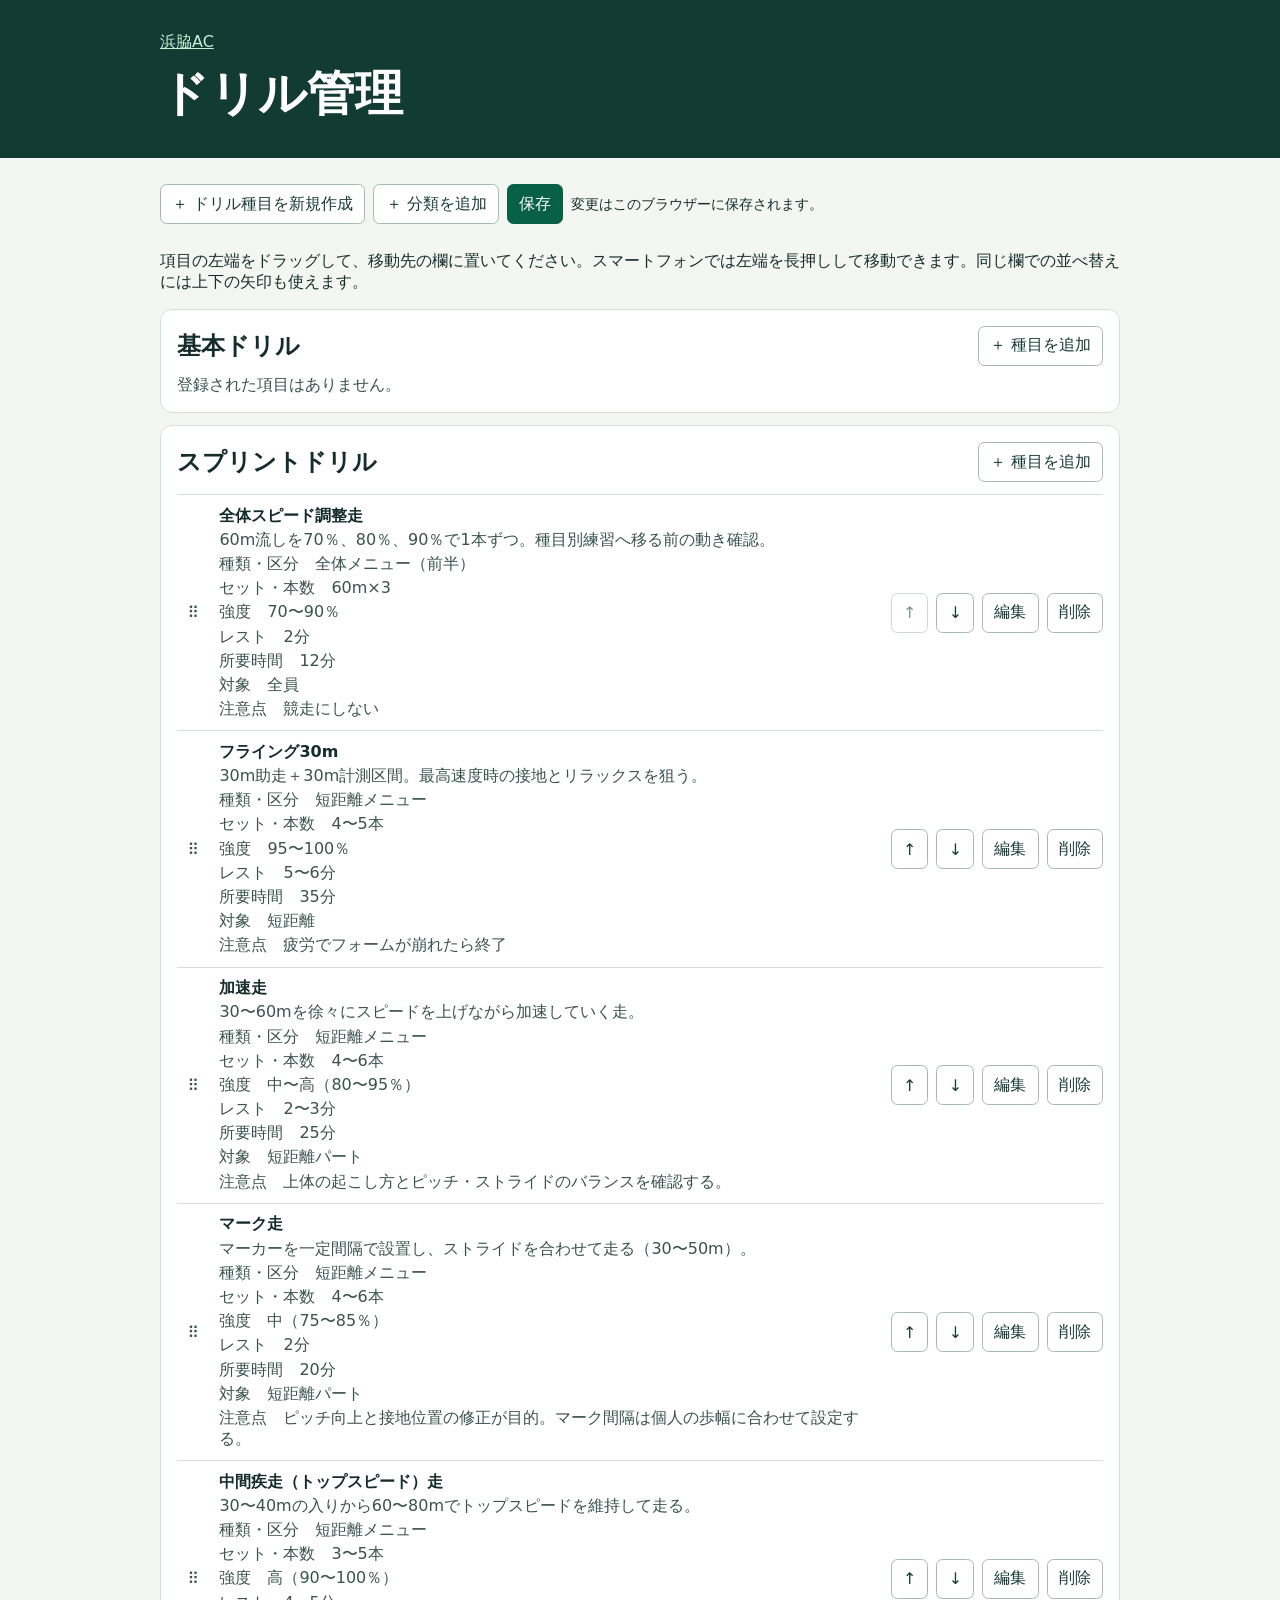
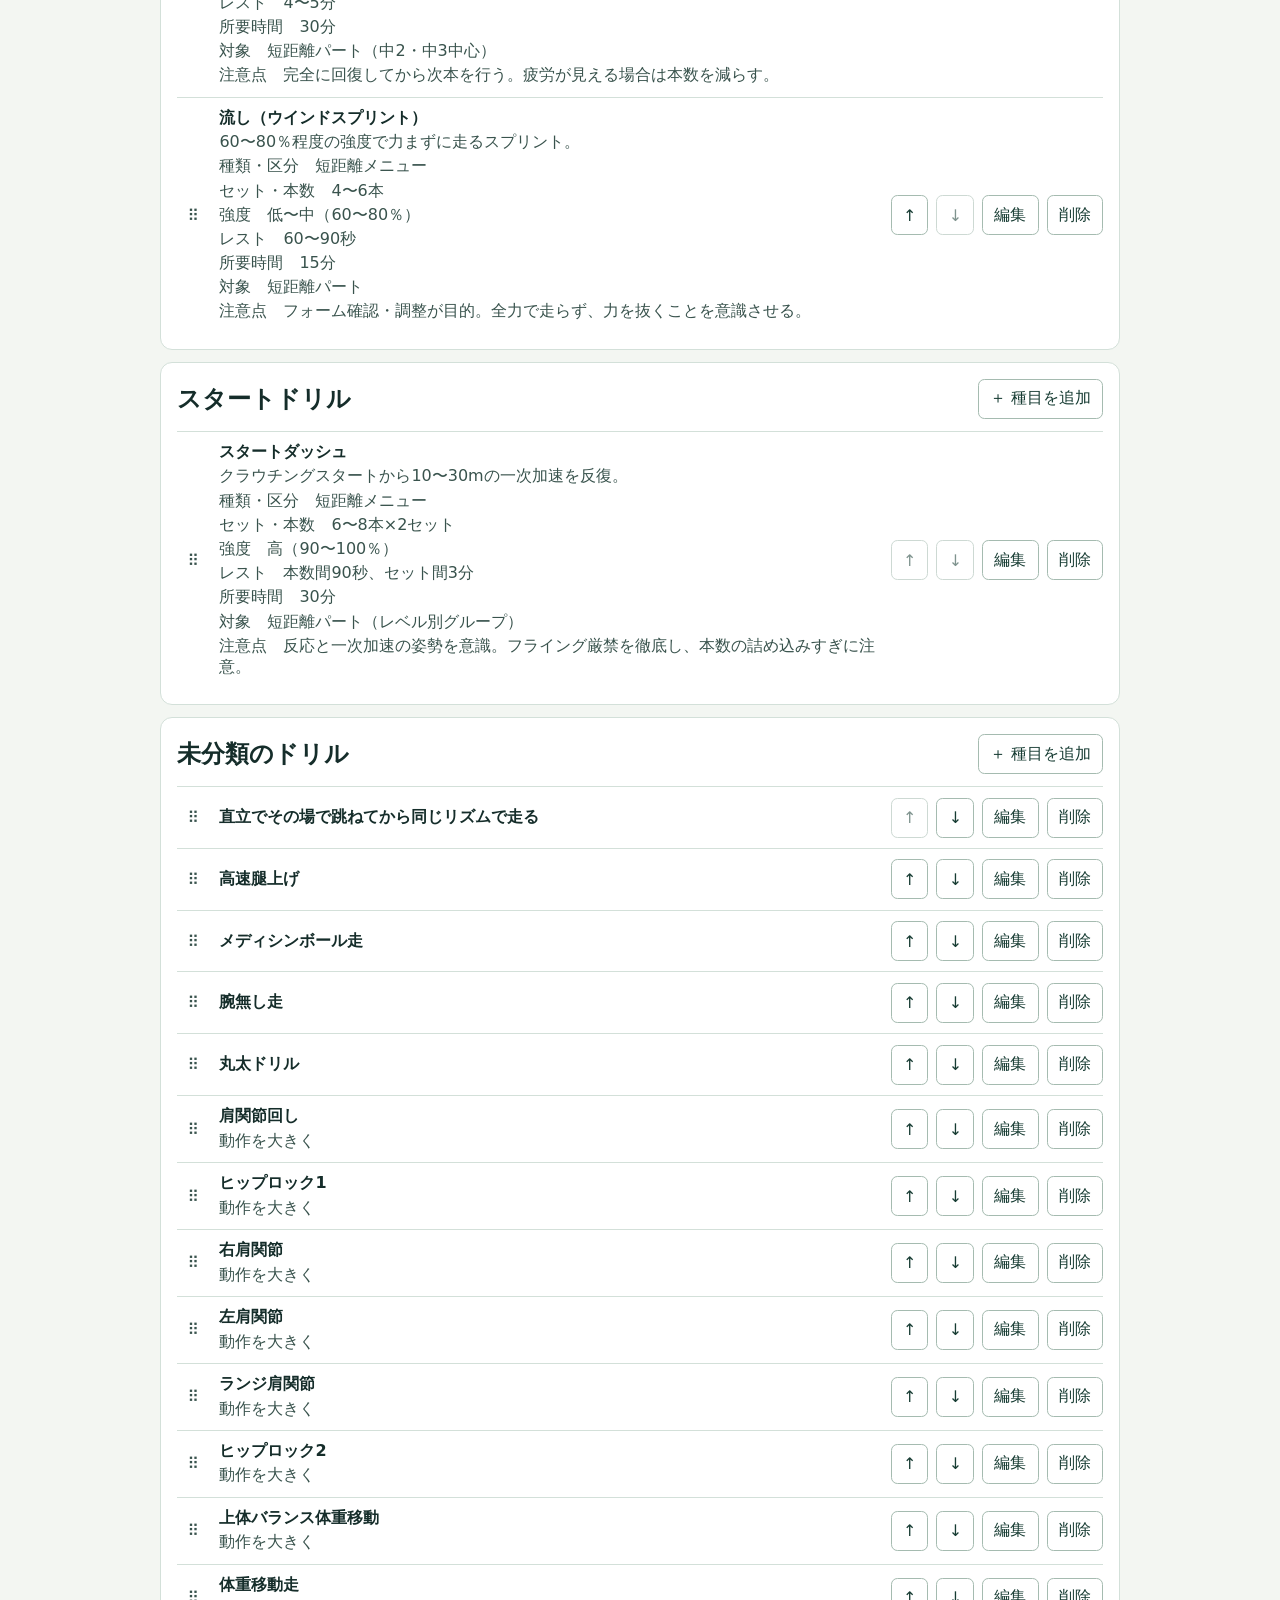
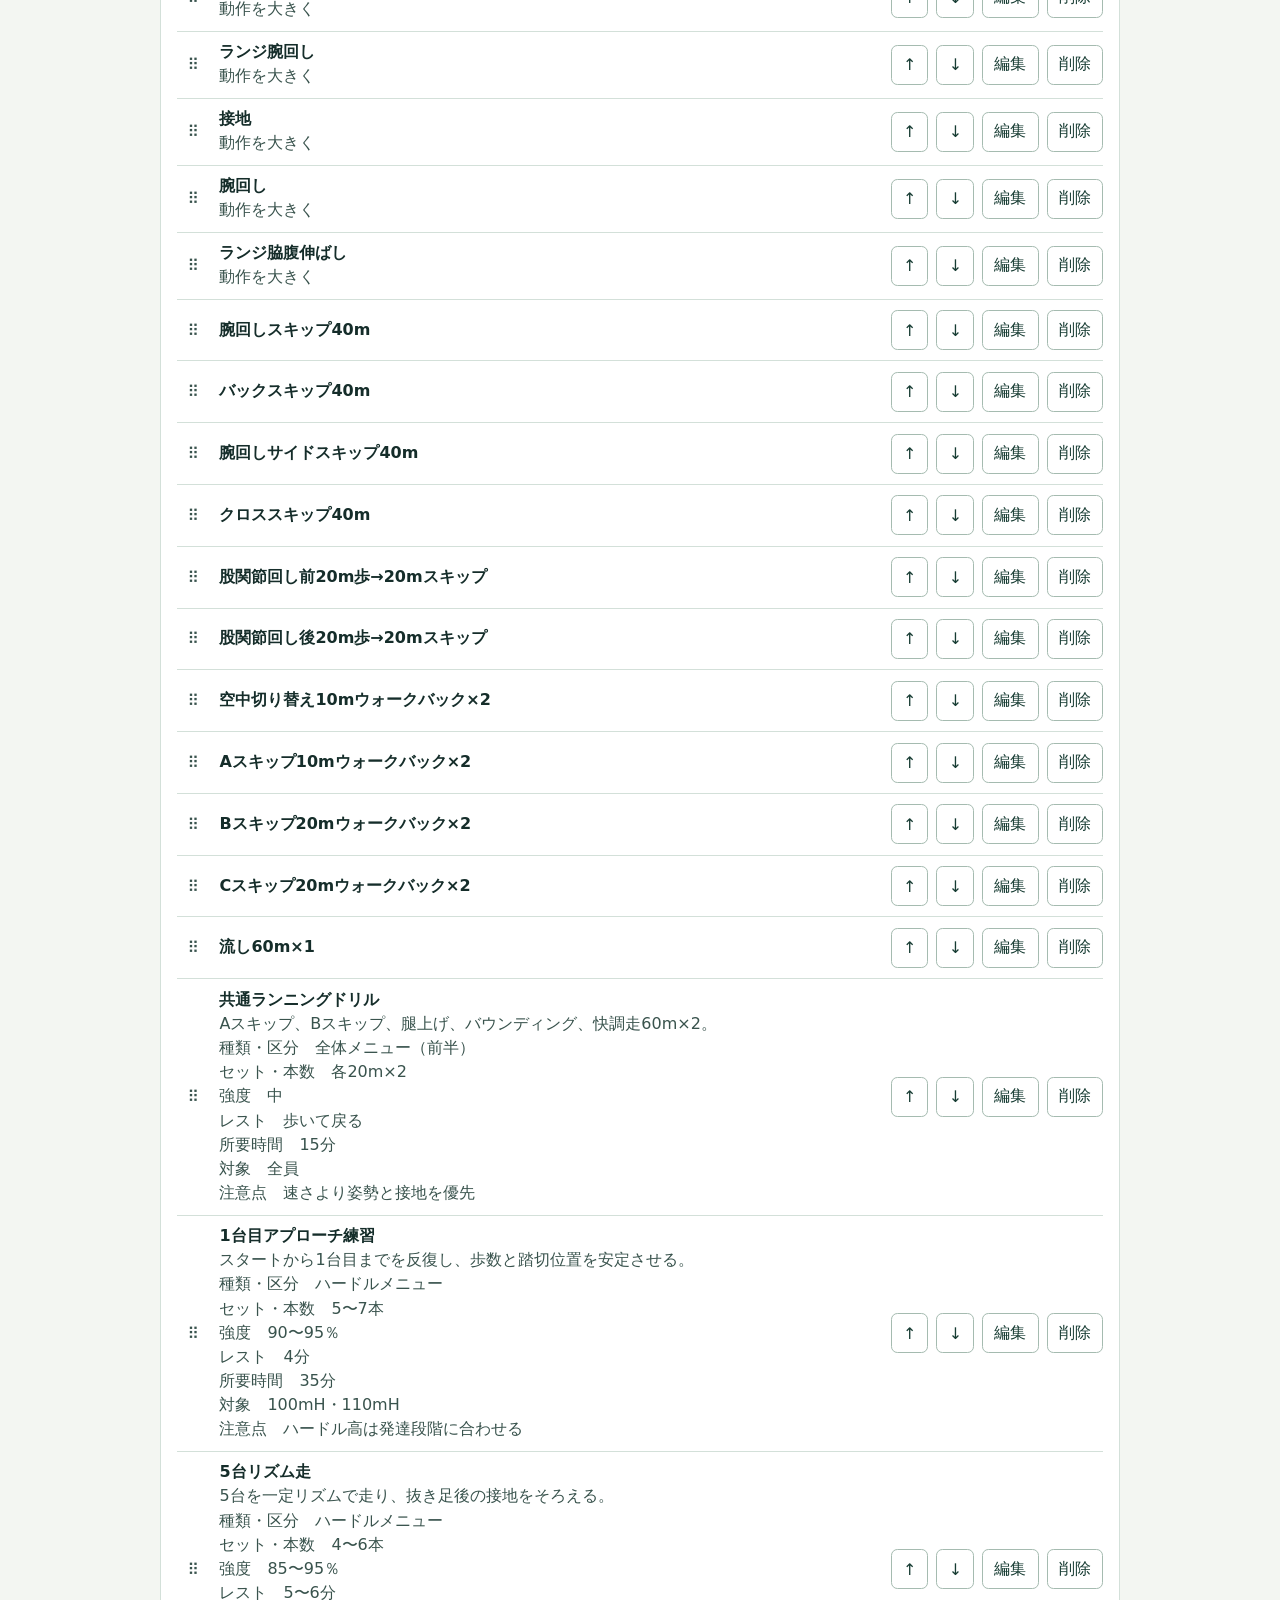
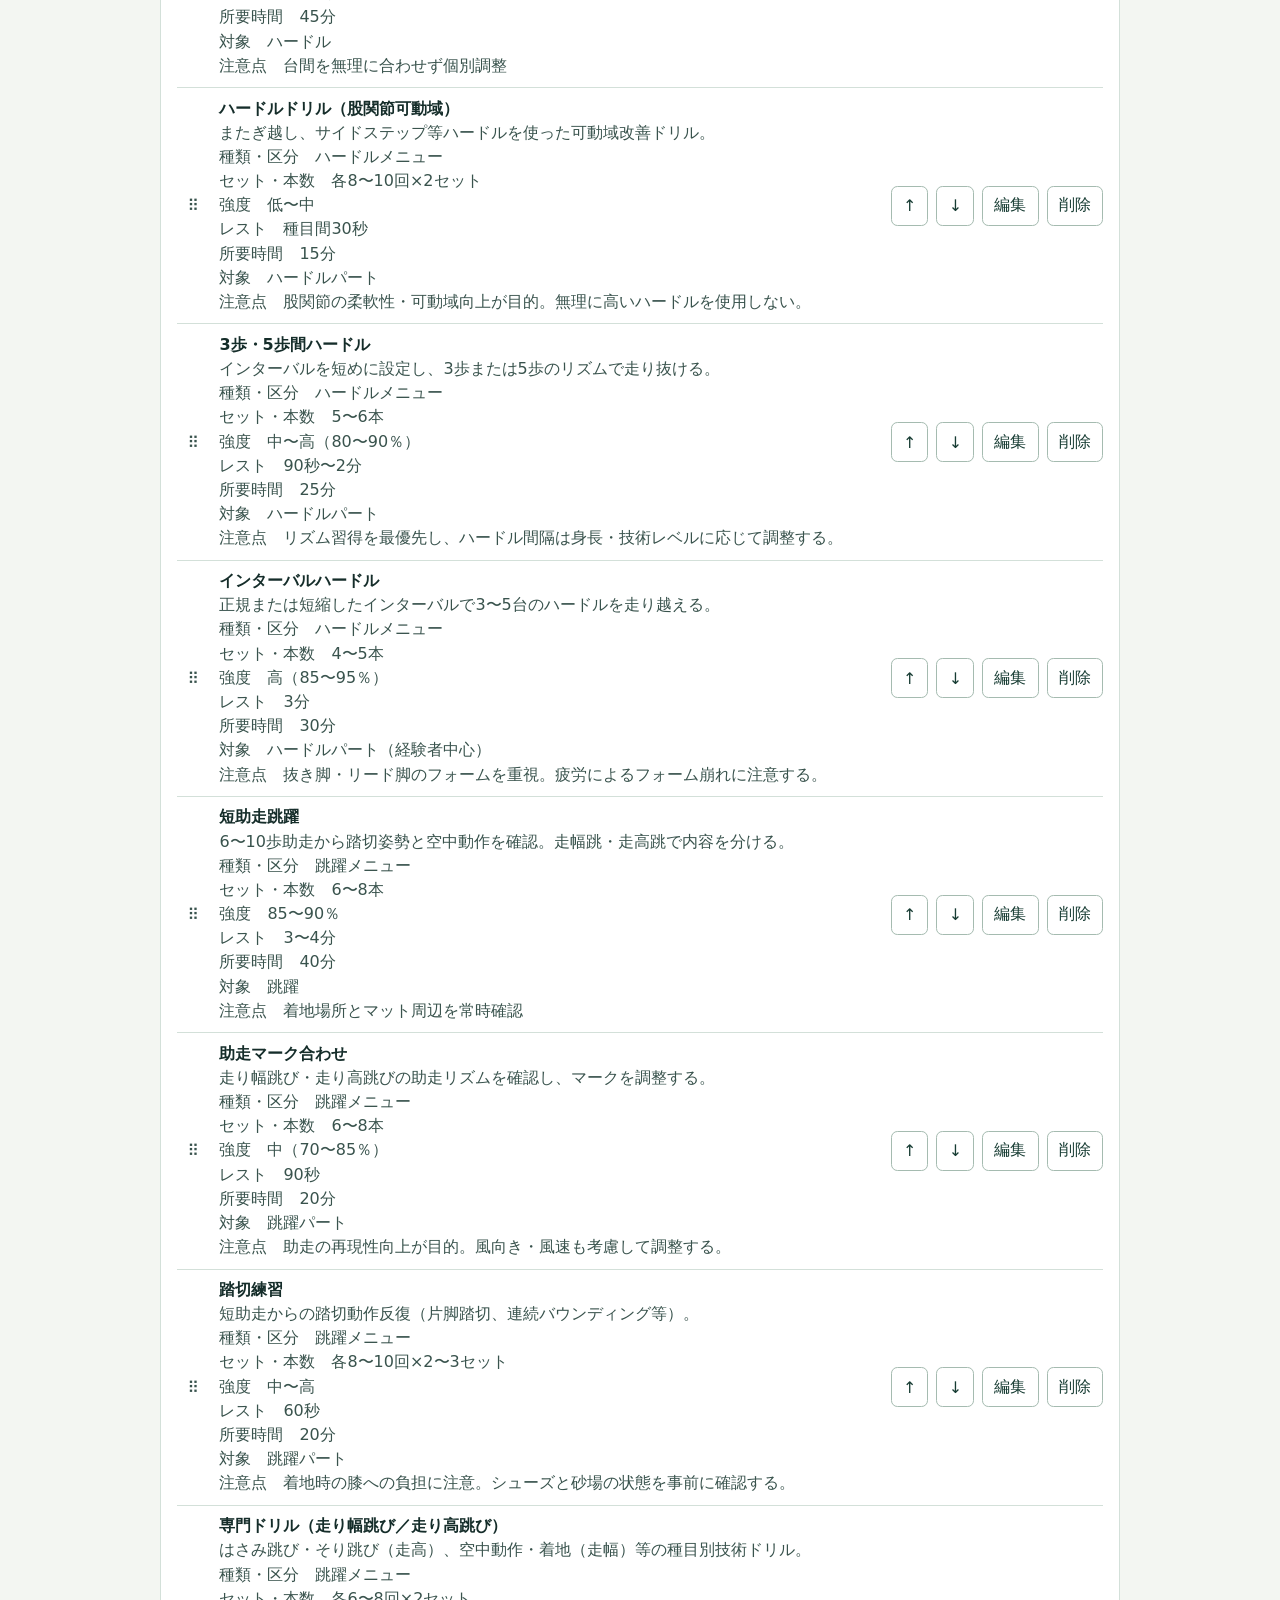
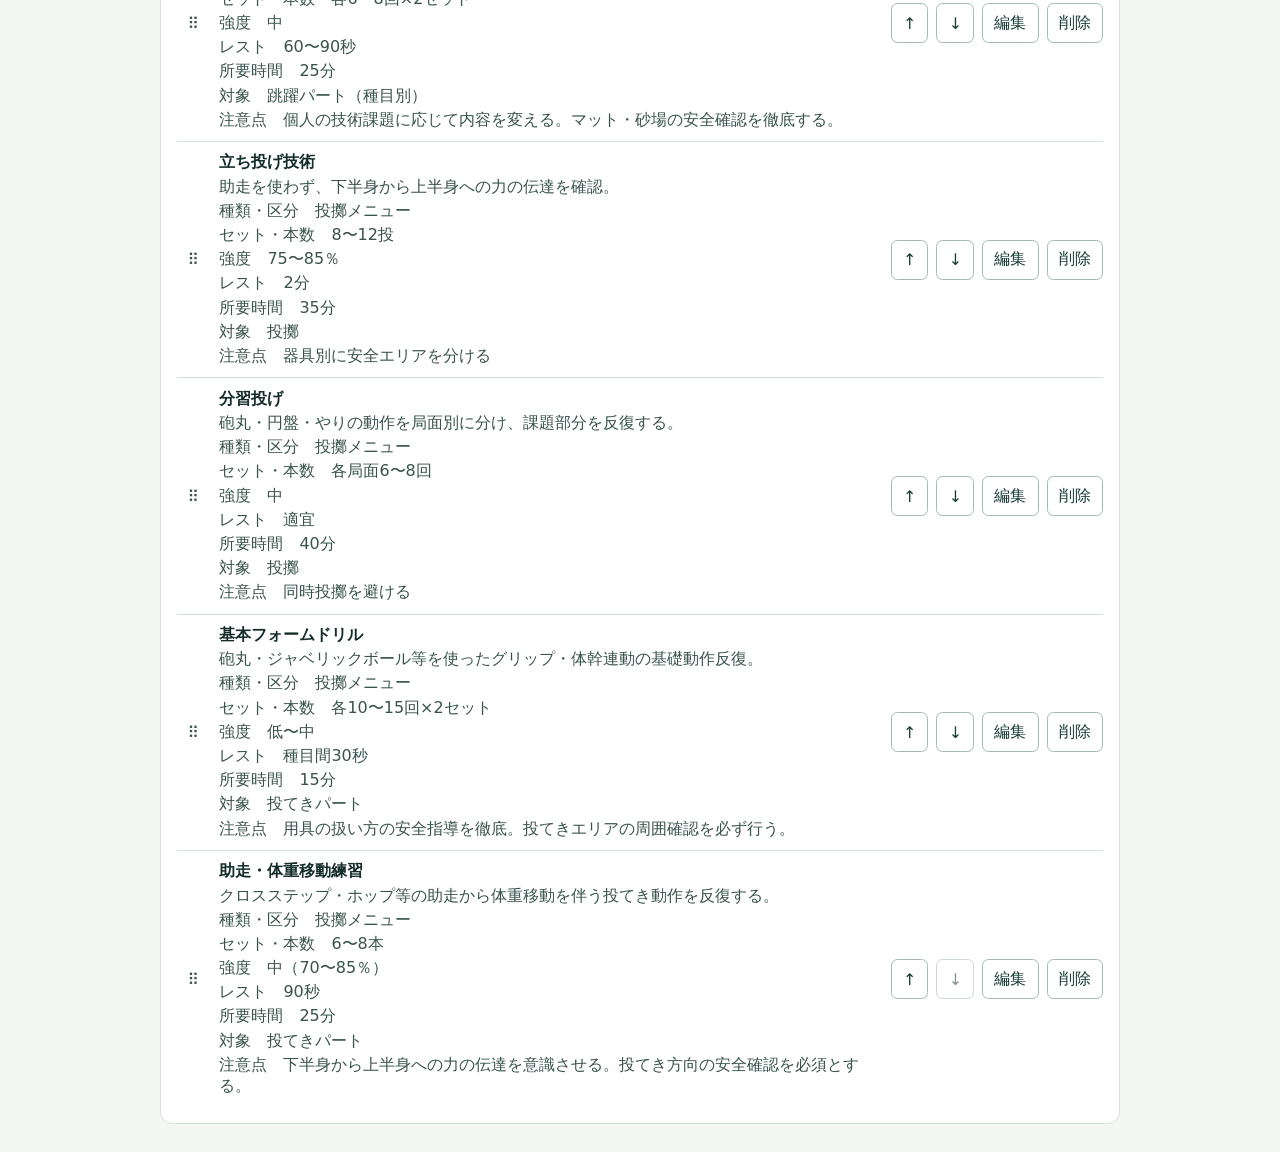
==== drills/index.html @ 0e7779db "Allow custom drill groups and remove overlapping defaults" ====
<!doctype html>
<html lang="ja">
<head>
  <meta charset="utf-8">
  <meta name="viewport" content="width=device-width, initial-scale=1">
  <title>ドリル管理 | 浜脇AC</title>
  <style>
    :root { color-scheme: light; font-family: "Atkinson Hyperlegible Next", system-ui, sans-serif; color: #152d2a; background: #f3f6f2; }
    * { box-sizing: border-box; }
    body { margin: 0; }
    header { background: #123b33; color: white; padding: 2rem max(1rem, calc((100% - 60rem) / 2)); }
    header a { color: #c7f0d7; }
    h1 { margin: .55rem 0 0; font-size: clamp(1.9rem, 5vw, 3rem); }
    main { max-width: 62rem; margin: auto; padding: 1rem; }
    h2 { margin-top: 1.6rem; }
    .section-title h2, h3, ol { margin: 0; }
    .toolbar, .section-title, .actions { display: flex; align-items: center; gap: .5rem; flex-wrap: wrap; }
    .toolbar { position: sticky; top: 0; z-index: 1; background: #f3f6f2; padding: .65rem 0; }
    .toolbar p { margin: 0; font-size: .9rem; }
    .section-title { justify-content: space-between; }
    section { background: #fff; border: 1px solid #d3e0d9; border-radius: .75rem; padding: 1rem; margin-bottom: .75rem; }
    ol { padding: 0; list-style: none; }
    li { display: grid; grid-template-columns: auto minmax(0, 1fr) auto; align-items: center; gap: .65rem; padding: .65rem 0; border-top: 1px solid #d3e0d9; }
    li:first-child { margin-top: .75rem; }
    section.drop-target { outline: 3px solid #08724d; outline-offset: -3px; }
    li.drop-target { box-shadow: inset 0 3px #08724d; }
    .item-name, .notes { overflow-wrap: anywhere; }
    .notes { margin: .2rem 0 0; white-space: pre-wrap; color: #39534d; }
    .empty { margin: .6rem 0 0; color: #39534d; }
    .handle { cursor: grab; min-width: 2rem; text-align: center; padding: .65rem .25rem; color: #39534d; touch-action: none; user-select: none; -webkit-touch-callout: none; }
    li.moving { background: #e4f4e9; }
    button, input, textarea { font: inherit; }
    button { cursor: pointer; color: #173c33; background: white; border: 1px solid #a5bbb0; border-radius: .4rem; padding: .42rem .7rem; min-height: 2.5rem; }
    button:disabled { cursor: default; opacity: .55; }
    button.primary { color: #fff; background: #086146; border-color: #086146; }
    button.danger { color: #91291e; }
    :focus-visible { outline: 3px solid #036bc4; outline-offset: 2px; }
    dialog { width: min(31rem, calc(100% - 2rem)); border: 1px solid #a5bbb0; border-radius: .75rem; padding: 1.25rem; }
    dialog::backdrop { background: #122b27a0; }
    dialog h2 { margin: 0 0 1rem; }
    label { display: block; margin-bottom: .9rem; }
    input, textarea { display: block; width: 100%; padding: .5rem; border: 1px solid #8aada0; border-radius: .35rem; }
    textarea { resize: vertical; }
    @media (max-width: 38rem) {
      li { grid-template-columns: auto minmax(0, 1fr); }
      li .actions { grid-column: 2; }
    }
  </style>
</head>
<body>
  <header>
    <a href="../">浜脇AC</a>
    <h1>ドリル管理</h1>
  </header>
  <main>
    <div class="toolbar">
      <button id="new-drill" type="button">＋ ドリル種目を新規作成</button>
      <button id="new-group" type="button">＋ 分類を追加</button>
      <button id="save" class="primary" type="button">保存</button>
      <p id="status" role="status">変更はこのブラウザーに保存されます。</p>
    </div>
    <p>項目の左端をドラッグして、移動先の欄に置いてください。スマートフォンでは左端を長押しして移動できます。同じ欄での並べ替えには上下の矢印も使えます。</p>
    <noscript>ドリル管理を使うには JavaScript を有効にしてください。</noscript>
    <div id="groups"></div>
  </main>
  <dialog id="editor" aria-labelledby="editor-title">
    <form id="edit-form">
      <h2 id="editor-title"></h2>
      <label>ドリル種目名<input id="item-name" required maxlength="120" autofocus></label>
      <label>ドリルの説明<textarea id="item-notes" rows="5" maxlength="2000" placeholder="やり方、距離・回数、意識するポイントなど"></textarea></label>
      <label>種類・区分<textarea id="item-category" rows="1"></textarea></label>
      <label>セット・本数<textarea id="item-sets" rows="1"></textarea></label>
      <label>強度<textarea id="item-intensity" rows="1"></textarea></label>
      <label>レスト<textarea id="item-rest" rows="1"></textarea></label>
      <label>所要時間<textarea id="item-duration" rows="1"></textarea></label>
      <label>対象<textarea id="item-target" rows="1"></textarea></label>
      <label>注意点<textarea id="item-caution" rows="1"></textarea></label>
      <div class="actions">
        <button class="primary" type="submit">反映</button>
        <button id="cancel-edit" type="button">キャンセル</button>
      </div>
    </form>
  </dialog>
  <dialog id="group-editor" aria-labelledby="group-editor-title">
    <form id="group-form">
      <h2 id="group-editor-title">ドリルの分類を追加</h2>
      <label>分類名<input id="group-name" required maxlength="60" autofocus></label>
      <div class="actions">
        <button class="primary" type="submit">追加</button>
        <button id="cancel-group" type="button">キャンセル</button>
      </div>
    </form>
  </dialog>
  <dialog id="remove-dialog" aria-labelledby="remove-title">
    <form method="dialog">
      <h2 id="remove-title">項目を削除</h2>
      <p id="remove-description"></p>
      <div class="actions">
        <button value="cancel" autofocus>キャンセル</button>
        <button class="danger" value="delete">削除する</button>
      </div>
    </form>
  </dialog>
  <script>
    "use strict";

    const groups = [
      { id: "basic", title: "基本ドリル" },
      { id: "sprint", title: "スプリントドリル" },
      { id: "start", title: "スタートドリル" },
      { id: "unclassified", title: "未分類のドリル" }
    ];
    const initialItems = {
      basic: [
        ["直立でその場で跳ねてから同じリズムで走る"],
        ["高速腿上げ"],
        ["メディシンボール走"],
        ["腕無し走"],
        ["丸太ドリル"]
      ],
      "20m": [
        ["肩関節回し"],
        ["ヒップロック1"],
        ["右肩関節"],
        ["左肩関節"],
        ["ランジ肩関節"],
        ["ヒップロック2"],
        ["上体バランス体重移動"],
        ["体重移動走"],
        ["ランジ腕回し"],
        ["接地"],
        ["腕回し"],
        ["ランジ脇腹伸ばし"]
      ],
      movement: [
        ["腕回しスキップ40m"],
        ["バックスキップ40m"],
        ["腕回しサイドスキップ40m"],
        ["クロススキップ40m"],
        ["股関節回し前20m歩→20mスキップ"],
        ["股関節回し後20m歩→20mスキップ"],
        ["空中切り替え10mウォークバック×2"],
        ["Aスキップ10mウォークバック×2"],
        ["Bスキップ20mウォークバック×2"],
        ["Cスキップ20mウォークバック×2"],
        ["流し60m×1"]
      ]
    };
    // Source: hamawakiac/menu, STARTER_MENUS at b704ae38.
    const importedDrills = [
      {"group":"unclassified","masterId":"overall-running-drills","name":"共通ランニングドリル","notes":"Aスキップ、Bスキップ、腿上げ、バウンディング、快調走60m×2。","category":"全体メニュー（前半）","sets":"各20m×2","intensity":"中","rest":"歩いて戻る","duration":"15分","target":"全員","caution":"速さより姿勢と接地を優先"},
      {"group":"unclassified","masterId":"hurdle-approach-3","name":"1台目アプローチ練習","notes":"スタートから1台目までを反復し、歩数と踏切位置を安定させる。","category":"ハードルメニュー","sets":"5〜7本","intensity":"90〜95％","rest":"4分","duration":"35分","target":"100mH・110mH","caution":"ハードル高は発達段階に合わせる"},
      {"group":"unclassified","masterId":"hurdle-5","name":"5台リズム走","notes":"5台を一定リズムで走り、抜き足後の接地をそろえる。","category":"ハードルメニュー","sets":"4〜6本","intensity":"85〜95％","rest":"5〜6分","duration":"45分","target":"ハードル","caution":"台間を無理に合わせず個別調整"},
      {"group":"unclassified","masterId":"xlsx-hurdle-mobility","name":"ハードルドリル（股関節可動域）","notes":"またぎ越し、サイドステップ等ハードルを使った可動域改善ドリル。","category":"ハードルメニュー","sets":"各8〜10回×2セット","intensity":"低〜中","rest":"種目間30秒","duration":"15分","target":"ハードルパート","caution":"股関節の柔軟性・可動域向上が目的。無理に高いハードルを使用しない。"},
      {"group":"unclassified","masterId":"xlsx-hurdle-3-5","name":"3歩・5歩間ハードル","notes":"インターバルを短めに設定し、3歩または5歩のリズムで走り抜ける。","category":"ハードルメニュー","sets":"5〜6本","intensity":"中〜高（80〜90％）","rest":"90秒〜2分","duration":"25分","target":"ハードルパート","caution":"リズム習得を最優先し、ハードル間隔は身長・技術レベルに応じて調整する。"},
      {"group":"unclassified","masterId":"xlsx-hurdle-interval","name":"インターバルハードル","notes":"正規または短縮したインターバルで3〜5台のハードルを走り越える。","category":"ハードルメニュー","sets":"4〜5本","intensity":"高（85〜95％）","rest":"3分","duration":"30分","target":"ハードルパート（経験者中心）","caution":"抜き脚・リード脚のフォームを重視。疲労によるフォーム崩れに注意する。"},
      {"group":"unclassified","masterId":"jump-short","name":"短助走跳躍","notes":"6〜10歩助走から踏切姿勢と空中動作を確認。走幅跳・走高跳で内容を分ける。","category":"跳躍メニュー","sets":"6〜8本","intensity":"85〜90％","rest":"3〜4分","duration":"40分","target":"跳躍","caution":"着地場所とマット周辺を常時確認"},
      {"group":"unclassified","masterId":"xlsx-jump-approach","name":"助走マーク合わせ","notes":"走り幅跳び・走り高跳びの助走リズムを確認し、マークを調整する。","category":"跳躍メニュー","sets":"6〜8本","intensity":"中（70〜85％）","rest":"90秒","duration":"20分","target":"跳躍パート","caution":"助走の再現性向上が目的。風向き・風速も考慮して調整する。"},
      {"group":"unclassified","masterId":"xlsx-jump-takeoff","name":"踏切練習","notes":"短助走からの踏切動作反復（片脚踏切、連続バウンディング等）。","category":"跳躍メニュー","sets":"各8〜10回×2〜3セット","intensity":"中〜高","rest":"60秒","duration":"20分","target":"跳躍パート","caution":"着地時の膝への負担に注意。シューズと砂場の状態を事前に確認する。"},
      {"group":"unclassified","masterId":"xlsx-jump-special","name":"専門ドリル（走り幅跳び／走り高跳び）","notes":"はさみ跳び・そり跳び（走高）、空中動作・着地（走幅）等の種目別技術ドリル。","category":"跳躍メニュー","sets":"各6〜8回×2セット","intensity":"中","rest":"60〜90秒","duration":"25分","target":"跳躍パート（種目別）","caution":"個人の技術課題に応じて内容を変える。マット・砂場の安全確認を徹底する。"},
      {"group":"unclassified","masterId":"throw-standing","name":"立ち投げ技術","notes":"助走を使わず、下半身から上半身への力の伝達を確認。","category":"投擲メニュー","sets":"8〜12投","intensity":"75〜85％","rest":"2分","duration":"35分","target":"投擲","caution":"器具別に安全エリアを分ける"},
      {"group":"unclassified","masterId":"throw-partial","name":"分習投げ","notes":"砲丸・円盤・やりの動作を局面別に分け、課題部分を反復する。","category":"投擲メニュー","sets":"各局面6〜8回","intensity":"中","rest":"適宜","duration":"40分","target":"投擲","caution":"同時投擲を避ける"},
      {"group":"unclassified","masterId":"xlsx-throw-basic","name":"基本フォームドリル","notes":"砲丸・ジャベリックボール等を使ったグリップ・体幹連動の基礎動作反復。","category":"投擲メニュー","sets":"各10〜15回×2セット","intensity":"低〜中","rest":"種目間30秒","duration":"15分","target":"投てきパート","caution":"用具の扱い方の安全指導を徹底。投てきエリアの周囲確認を必ず行う。"},
      {"group":"unclassified","masterId":"xlsx-throw-approach","name":"助走・体重移動練習","notes":"クロスステップ・ホップ等の助走から体重移動を伴う投てき動作を反復する。","category":"投擲メニュー","sets":"6〜8本","intensity":"中（70〜85％）","rest":"90秒","duration":"25分","target":"投てきパート","caution":"下半身から上半身への力の伝達を意識させる。投てき方向の安全確認を必須とする。"},
      {"group":"sprint","masterId":"overall-speed-coordination","name":"全体スピード調整走","notes":"60m流しを70％、80％、90％で1本ずつ。種目別練習へ移る前の動き確認。","category":"全体メニュー（前半）","sets":"60m×3","intensity":"70〜90％","rest":"2分","duration":"12分","target":"全員","caution":"競走にしない"},
      {"group":"sprint","masterId":"sprint-fly-30","name":"フライング30m","notes":"30m助走＋30m計測区間。最高速度時の接地とリラックスを狙う。","category":"短距離メニュー","sets":"4〜5本","intensity":"95〜100％","rest":"5〜6分","duration":"35分","target":"短距離","caution":"疲労でフォームが崩れたら終了"},
      {"group":"sprint","masterId":"xlsx-sprint-accel","name":"加速走","notes":"30〜60mを徐々にスピードを上げながら加速していく走。","category":"短距離メニュー","sets":"4〜6本","intensity":"中〜高（80〜95％）","rest":"2〜3分","duration":"25分","target":"短距離パート","caution":"上体の起こし方とピッチ・ストライドのバランスを確認する。"},
      {"group":"sprint","masterId":"xlsx-sprint-marks","name":"マーク走","notes":"マーカーを一定間隔で設置し、ストライドを合わせて走る（30〜50m）。","category":"短距離メニュー","sets":"4〜6本","intensity":"中（75〜85％）","rest":"2分","duration":"20分","target":"短距離パート","caution":"ピッチ向上と接地位置の修正が目的。マーク間隔は個人の歩幅に合わせて設定する。"},
      {"group":"sprint","masterId":"xlsx-sprint-max-speed","name":"中間疾走（トップスピード）走","notes":"30〜40mの入りから60〜80mでトップスピードを維持して走る。","category":"短距離メニュー","sets":"3〜5本","intensity":"高（90〜100％）","rest":"4〜5分","duration":"30分","target":"短距離パート（中2・中3中心）","caution":"完全に回復してから次本を行う。疲労が見える場合は本数を減らす。"},
      {"group":"sprint","masterId":"xlsx-sprint-wind","name":"流し（ウインドスプリント）","notes":"60〜80％程度の強度で力まずに走るスプリント。","category":"短距離メニュー","sets":"4〜6本","intensity":"低〜中（60〜80％）","rest":"60〜90秒","duration":"15分","target":"短距離パート","caution":"フォーム確認・調整が目的。全力で走らず、力を抜くことを意識させる。"},
      {"group":"start","masterId":"xlsx-sprint-start","name":"スタートダッシュ","notes":"クラウチングスタートから10〜30mの一次加速を反復。","category":"短距離メニュー","sets":"6〜8本×2セット","intensity":"高（90〜100％）","rest":"本数間90秒、セット間3分","duration":"30分","target":"短距離パート（レベル別グループ）","caution":"反応と一次加速の姿勢を意識。フライング厳禁を徹底し、本数の詰め込みすぎに注意。"}
    ];
    // Keep the previous defaults for comparison with saved entries.
    const retiredDrills = [
      {"masterId":"hurdle-mobility","name":"ハードルモビリティ","notes":"またぎ、抜き足、リード脚、横向きドリルを低いハードルで行う。","category":"ハードルメニュー","sets":"各6台×2","intensity":"低〜中","rest":"歩いて戻る","duration":"25分","target":"ハードル","caution":"骨盤が流れないようにする"},
      {"masterId":"jump-approach","name":"助走リズム確認","notes":"チェックマークを用いて助走の前半・後半リズムを確認する。","category":"跳躍メニュー","sets":"6〜10本","intensity":"75〜90％","rest":"2〜3分","duration":"35分","target":"跳躍","caution":"全助走だけに偏らない"},
      {"masterId":"sprint-accel-30","name":"加速走30m","notes":"3点またはクラウチングスタートから30m。最初の10歩の押し出しと姿勢変化を確認。","category":"短距離メニュー","sets":"4〜6本","intensity":"95％","rest":"3〜4分","duration":"30分","target":"短距離","caution":"本数より質を優先"}
    ];
    const detailFields = {"category":"種類・区分","sets":"セット・本数","intensity":"強度","rest":"レスト","duration":"所要時間","target":"対象","caution":"注意点"};
    const detailInputs = Object.keys(detailFields).map(key => [key, document.getElementById("item-" + key)]);
    const customGroupsKey = "_customDrillGroups";
    const migrationKey = "_practiceDrillsImported";
    let storedSnapshot = null;
    let storageReadable = true;
    let savedData = {};
    const storageKey = "hamawakiac.drills.v1";
    const container = document.getElementById("groups");
    const status = document.getElementById("status");
    const save = document.getElementById("save");
    const editor = document.getElementById("editor");
    const nameField = document.getElementById("item-name");
    const notesField = document.getElementById("item-notes");
    const removeDialog = document.getElementById("remove-dialog");
    const sections = new Map();
    let changed = false;
    let editTarget;
    let removeTarget;
    let dragSource;

    function element(tag, text, className) {
      const node = document.createElement(tag);
      if (text) node.textContent = text;
      if (className) node.className = className;
      return node;
    }

    function button(label, action, accessibleLabel) {
      const node = element("button", label);
      node.type = "button";
      if (accessibleLabel) node.setAttribute("aria-label", accessibleLabel);
      node.addEventListener("click", action);
      return node;
    }

    function loadItems() {
      let saved;
      try {
        storedSnapshot = localStorage.getItem(storageKey);
        saved = JSON.parse(storedSnapshot);
        if (storedSnapshot !== null && (!saved || typeof saved !== "object" || Array.isArray(saved))) {
          throw new Error("Invalid drill data");
        }
        savedData = saved ?? {};
      } catch {
        storageReadable = false;
        status.textContent = "保存済みデータを読み込めませんでした。既存データを保護するため保存できません。";
      }
      if (Array.isArray(savedData[customGroupsKey])) {
        for (const group of savedData[customGroupsKey]) {
          if (typeof group?.id !== "string" || !/^custom-[1-9][0-9]*$/.test(group.id) ||
              typeof group.title !== "string" || !group.title.trim() || groups.some(({ id }) => id === group.id)) continue;
          groups.push({ id: group.id, title: group.title });
        }
      }

      function readList(id) {
        const list = saved?.[id];
        const valid = Array.isArray(list) && list.every(item =>
          typeof item?.name === "string" && typeof item.notes === "string"
        );
        if (Object.hasOwn(savedData, id) && !valid) {
          storageReadable = false;
          status.textContent = "保存済みデータの形式を確認できませんでした。既存データを保護するため保存できません。";
        }
        return valid ? list : (initialItems[id] ?? []).map(([name, notes = ""]) => ({ name, notes }));
      }

      const result = Object.fromEntries(groups.map(({ id }) => [id, readList(id)]));
      if (!Array.isArray(saved?.unclassified)) {
        result.unclassified = [
          ...readList("basic"),
          ...readList("20m").map(item => ({ ...item, notes: [item.notes, "動作を大きく"].filter(Boolean).join("\n") })),
          ...readList("movement"),
          ...readList("start")
        ];
        result.basic = [];
        result.sprint = readList("sprint");
        result.start = [];
      }
      for (const { id } of groups) {
        result[id] = result[id].filter(item => !retiredDrills.some(drill =>
          item.masterId === drill.masterId && drillContent(item) === drillContent(drill)
        ));
      }

      if (savedData[migrationKey] !== true) {
        const existing = Object.values(result).flat();
        for (const { group, ...drill } of importedDrills) {
          if (existing.some(item => item.masterId === drill.masterId || drillContent(item) === drillContent(drill))) continue;
          result[group].push(drill);
          existing.push(drill);
        }
      }
      return result;
    }

    function drillContent(item) {
      return JSON.stringify(["name", "notes", ...Object.keys(detailFields)].map(key =>
        normalizedText(item[key])
      ));
    }

    function normalizedText(value) {
      return String(value ?? "").normalize("NFKC").replace(/\s+/g, " ").trim().toLowerCase();
    }

    const items = loadItems();

    function markChanged() {
      changed = true;
      status.textContent = "未保存の変更があります。";
    }

    function openEditor(group, index) {
      editTarget = { group, index };
      const item = items[group.id][index];
      document.getElementById("editor-title").textContent = group.title + (item ? "の項目を編集" : "に項目を追加");
      nameField.value = item?.name ?? "";
      notesField.value = item?.notes ?? "";
      for (const [key, input] of detailInputs) input.value = item?.[key] ?? "";
      nameField.setCustomValidity("");
      editor.showModal();
    }

    function move(group, from, to, focusAction, destination = group) {
      const targetItems = items[destination.id];
      if (group === destination && (from === to || (from === targetItems.length - 1 && to === targetItems.length))) return;
      const [item] = items[group.id].splice(from, 1);
      targetItems.splice(to, 0, item);
      markChanged();
      if (group !== destination) renderList(group);
      const rows = renderList(destination);
      if (focusAction) {
        const row = rows.children[to];
        const control = row.querySelector('[data-action="' + focusAction + '"]');
        (control.disabled ? row.querySelector('[data-action="edit"]') : control).focus();
      }
    }

    let highlightedDrop;

    function findDropTarget(node) {
      const section = node?.closest("section[data-group]");
      if (!section) return null;
      const { group, list } = sections.get(section.dataset.group);
      const row = node.closest("li");
      return {
        group,
        index: row?.parentElement === list ? Array.from(list.children).indexOf(row) : items[group.id].length,
        element: row?.parentElement === list ? row : section
      };
    }

    function highlightDrop(target) {
      highlightedDrop?.classList.remove("drop-target");
      highlightedDrop = target?.element;
      highlightedDrop?.classList.add("drop-target");
    }

    function enableTouchMove(handle, row, group, index) {
      let gesture;

      function highlight(x, y) {
        gesture.target = findDropTarget(document.elementFromPoint(x, y));
        highlightDrop(gesture.target?.element === row ? null : gesture.target);
      }

      function scrollNearEdge() {
        const { x, y } = gesture;
        const edge = 76;
        const top = document.querySelector(".toolbar").getBoundingClientRect().bottom;
        const step = y < Math.max(edge, top + 24) ? -10 : y > window.innerHeight - edge ? 10 : 0;
        if (step) {
          window.scrollBy(0, step);
          highlight(x, y);
        }
        gesture.frame = requestAnimationFrame(scrollNearEdge);
      }

      function finish(event) {
        if (gesture?.id !== event.pointerId) return;
        clearTimeout(gesture.timer);
        cancelAnimationFrame(gesture.frame);
        row.classList.remove("moving");
        highlightDrop(null);
        const target = gesture.active && event.type === "pointerup" ? gesture.target : null;
        gesture = undefined;
        handle.draggable = true;
        if (target) move(group, index, target.index, undefined, target.group);
      }

      handle.addEventListener("pointerdown", event => {
        if (event.pointerType !== "touch" || !event.isPrimary) return;
        const { pointerId: id, clientX: x, clientY: y } = event;
        handle.draggable = false;
        handle.setPointerCapture(id);
        gesture = { id, x, y, active: false };
        gesture.timer = setTimeout(() => {
          gesture.active = true;
          row.classList.add("moving");
          highlight(gesture.x, gesture.y);
          gesture.frame = requestAnimationFrame(scrollNearEdge);
        }, 350);
      });
      handle.addEventListener("pointermove", event => {
        if (gesture?.id !== event.pointerId) return;
        const { clientX: x, clientY: y } = event;
        if (!gesture.active) {
          if (Math.hypot(x - gesture.x, y - gesture.y) > 10) finish(event);
          return;
        }
        gesture.x = x;
        gesture.y = y;
        highlight(x, y);
      });
      for (const type of ["pointerup", "pointercancel", "lostpointercapture"]) {
        handle.addEventListener(type, finish);
      }
      handle.addEventListener("contextmenu", event => event.preventDefault());
    }

    function renderList(group) {
      const { list, empty } = sections.get(group.id);
      const entries = items[group.id];
      empty.hidden = entries.length > 0;
      list.replaceChildren(...entries.map((item, index) => {
        const { name, notes } = item;
        const row = element("li");
        const handle = element("span", "⠿", "handle");
        handle.setAttribute("aria-hidden", "true");
        handle.draggable = true;
        enableTouchMove(handle, row, group, index);
        handle.addEventListener("dragstart", event => {
          if (row.classList.contains("moving")) {
            event.preventDefault();
            return;
          }
          dragSource = { group, index };
          event.dataTransfer.effectAllowed = "move";
          event.dataTransfer.setData("text/plain", name);
        });
        handle.addEventListener("dragend", () => {
          dragSource = undefined;
          highlightDrop(null);
        });

        const description = element("div");
        description.append(element("strong", name, "item-name"));
        if (notes) description.append(element("p", notes, "notes"));
        for (const [key, label] of Object.entries(detailFields)) {
          if (item[key]) description.append(element("p", label + "　" + item[key], "notes"));
        }
        const actions = element("div", "", "actions");
        const up = button("↑", () => move(group, index, index - 1, "up"), name + "を上へ");
        const down = button("↓", () => move(group, index, index + 1, "down"), name + "を下へ");
        up.dataset.action = "up";
        down.dataset.action = "down";
        up.disabled = index === 0;
        down.disabled = index === entries.length - 1;
        const edit = button("編集", () => openEditor(group, index), name + "を編集");
        edit.dataset.action = "edit";
        const remove = button("削除", () => {
          removeTarget = { group, index };
          removeDialog.returnValue = "cancel";
          document.getElementById("remove-description").textContent = "「" + name + "」を削除しますか？";
          removeDialog.showModal();
        }, name + "を削除");
        actions.append(up, down, edit, remove);
        row.append(handle, description, actions);
        return row;
      }));
      return list;
    }

    function renderGroup(group) {
      const section = element("section");
      section.dataset.group = group.id;
      const title = element("h2", group.title);
      title.id = "heading-" + group.id;
      section.setAttribute("aria-labelledby", title.id);
      const heading = element("div", "", "section-title");
      const add = button("＋ 種目を追加", () => openEditor(group), group.title + "に追加");
      heading.append(title, add);
      const list = element("ol");
      const empty = element("p", "登録された項目はありません。", "empty");
      section.append(heading);
      section.append(list, empty);
      sections.set(group.id, { group, list, empty, add });
      container.append(section);
      renderList(group);
    }

    groups.forEach(renderGroup);

    const groupEditor = document.getElementById("group-editor");
    const groupName = document.getElementById("group-name");
    document.getElementById("new-group").addEventListener("click", () => {
      groupName.value = "";
      groupName.setCustomValidity("");
      groupEditor.showModal();
    });
    document.getElementById("cancel-group").addEventListener("click", () => groupEditor.close());
    groupName.addEventListener("input", () => groupName.setCustomValidity(""));
    document.getElementById("group-form").addEventListener("submit", event => {
      event.preventDefault();
      const title = groupName.value.trim();
      if (!title || groups.some(group => normalizedText(group.title) === normalizedText(title))) {
        groupName.setCustomValidity(title ? "この分類名はすでに使われています。" : "分類名を入力してください。");
        groupName.reportValidity();
        return;
      }
      let number = 1;
      while (Object.hasOwn(savedData, "custom-" + number) || Object.hasOwn(items, "custom-" + number)) number++;
      const group = { id: "custom-" + number, title };
      groups.push(group);
      items[group.id] = [];
      renderGroup(group);
      groupEditor.close();
      markChanged();
      sections.get(group.id).add.focus();
    });

    container.addEventListener("dragover", event => {
      if (!dragSource) return;
      const target = findDropTarget(event.target);
      highlightDrop(target);
      if (!target) return;
      event.preventDefault();
      event.dataTransfer.dropEffect = "move";
    });
    container.addEventListener("dragleave", event => {
      if (!container.contains(event.relatedTarget)) highlightDrop(null);
    });
    container.addEventListener("drop", event => {
      const target = findDropTarget(event.target);
      if (!dragSource || !target) return;
      event.preventDefault();
      const { group, index } = dragSource;
      dragSource = undefined;
      highlightDrop(null);
      move(group, index, target.index, undefined, target.group);
    });

    document.getElementById("new-drill").addEventListener("click", () => openEditor(groups.find(group => group.id === "unclassified")));

    nameField.addEventListener("input", () => nameField.setCustomValidity(""));
    document.getElementById("cancel-edit").addEventListener("click", () => editor.close());
    document.getElementById("edit-form").addEventListener("submit", event => {
      event.preventDefault();
      const name = nameField.value.trim();
      if (!name) {
        nameField.setCustomValidity("ドリル種目名を入力してください。");
        nameField.reportValidity();
        return;
      }
      const { group, index } = editTarget;
      const target = index ?? items[group.id].length;
      const details = Object.fromEntries(detailInputs.map(([key, input]) => [key, input.value]));
      items[group.id][target] = { ...items[group.id][target], ...details, name, notes: notesField.value };
      editor.close();
      markChanged();
      renderList(group).children[target].querySelector('[data-action="edit"]').focus();
    });

    removeDialog.addEventListener("close", () => {
      if (removeDialog.returnValue !== "delete") return;
      const { group, index } = removeTarget;
      items[group.id].splice(index, 1);
      markChanged();
      renderList(group);
      sections.get(group.id).add.focus();
    });

    save.addEventListener("click", () => {
      try {
        if (!storageReadable) {
          status.textContent = "既存データを保護するため保存できません。";
          return;
        }
        if (localStorage.getItem(storageKey) !== storedSnapshot) {
          status.textContent = "別のタブで保存済みデータが更新されました。変更内容を控えてからページを再読み込みしてください。";
          return;
        }
        const customGroups = groups.filter(group => group.id.startsWith("custom-"));
        const nextSnapshot = JSON.stringify({
          ...savedData, ...items, [migrationKey]: true, [customGroupsKey]: customGroups
        });
        localStorage.setItem(storageKey, nextSnapshot);
        storedSnapshot = nextSnapshot;
        changed = false;
        status.textContent = "このブラウザーに保存しました。";
      } catch {
        status.textContent = "保存できませんでした。ブラウザーの保存設定を確認してください。";
      }
    });

    window.addEventListener("beforeunload", event => {
      if (!changed) return;
      event.preventDefault();
      event.returnValue = "";
    });
  </script>
</body>
</html>
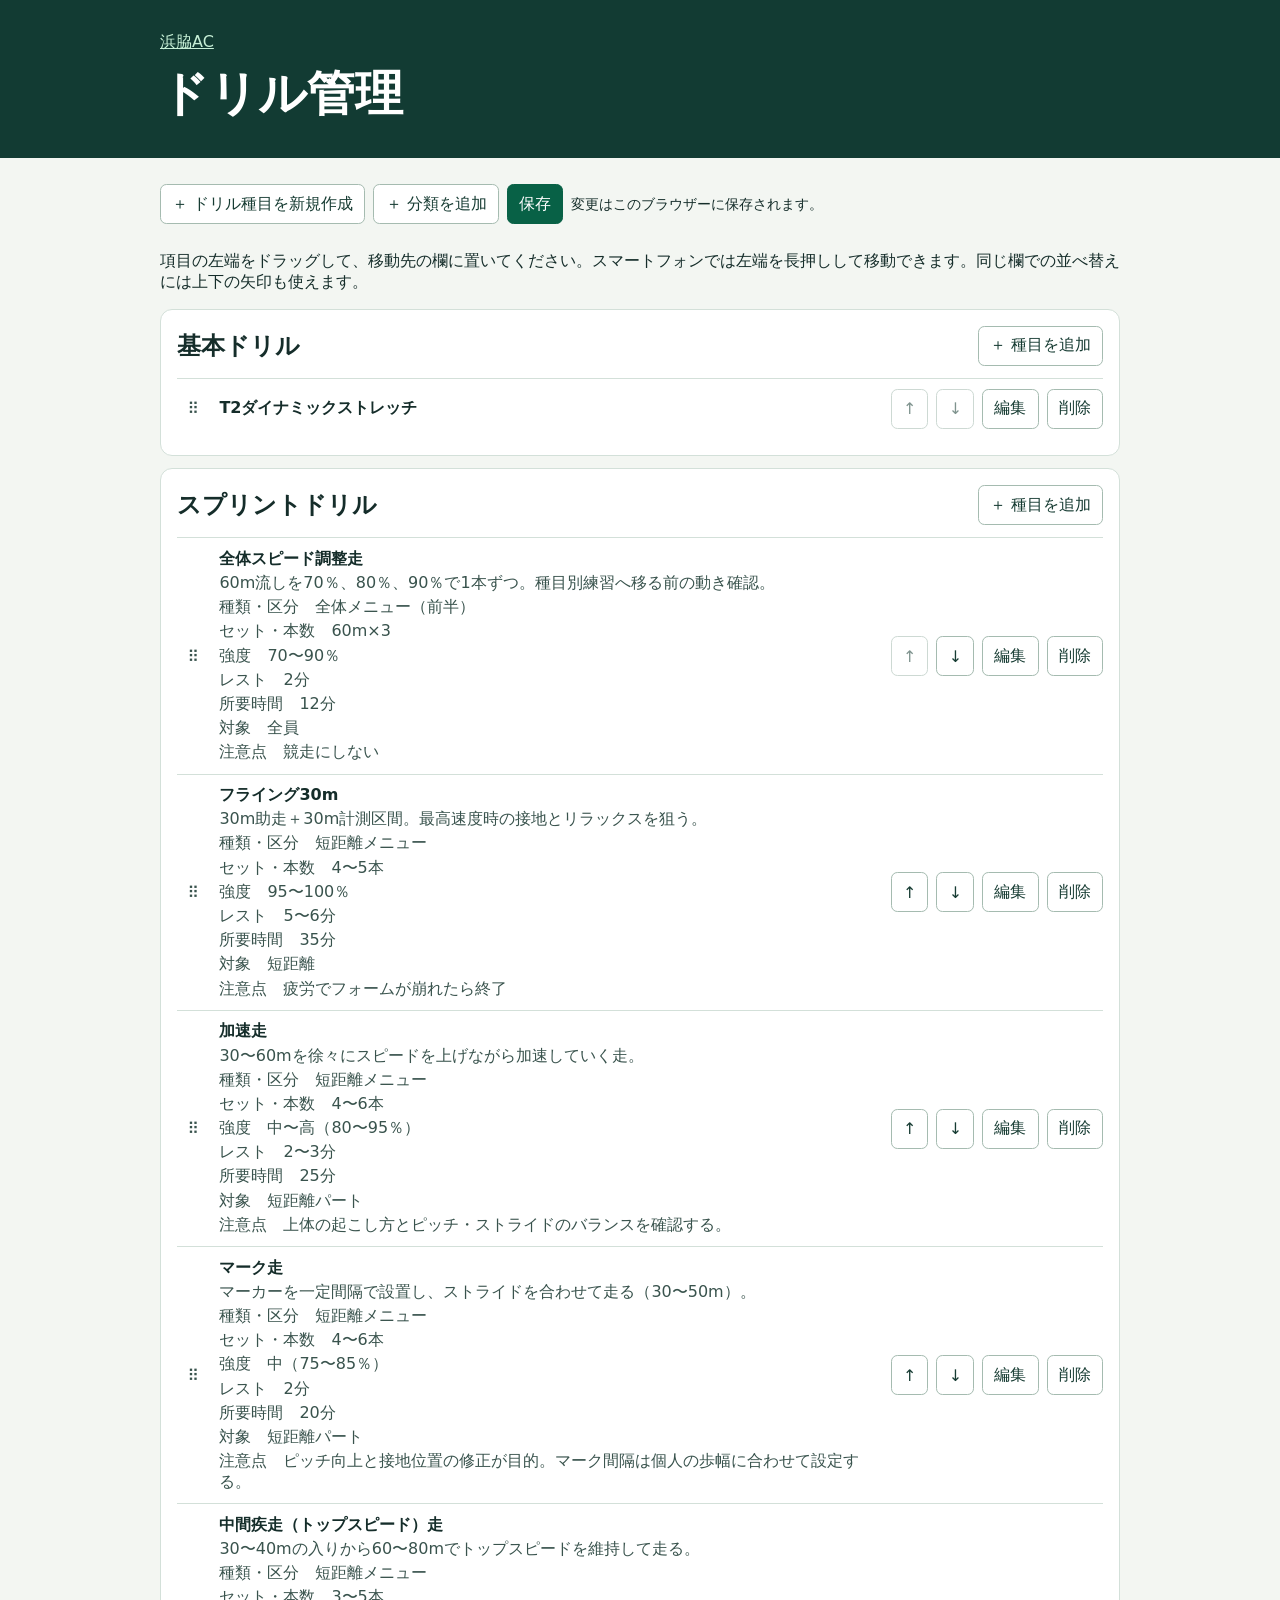
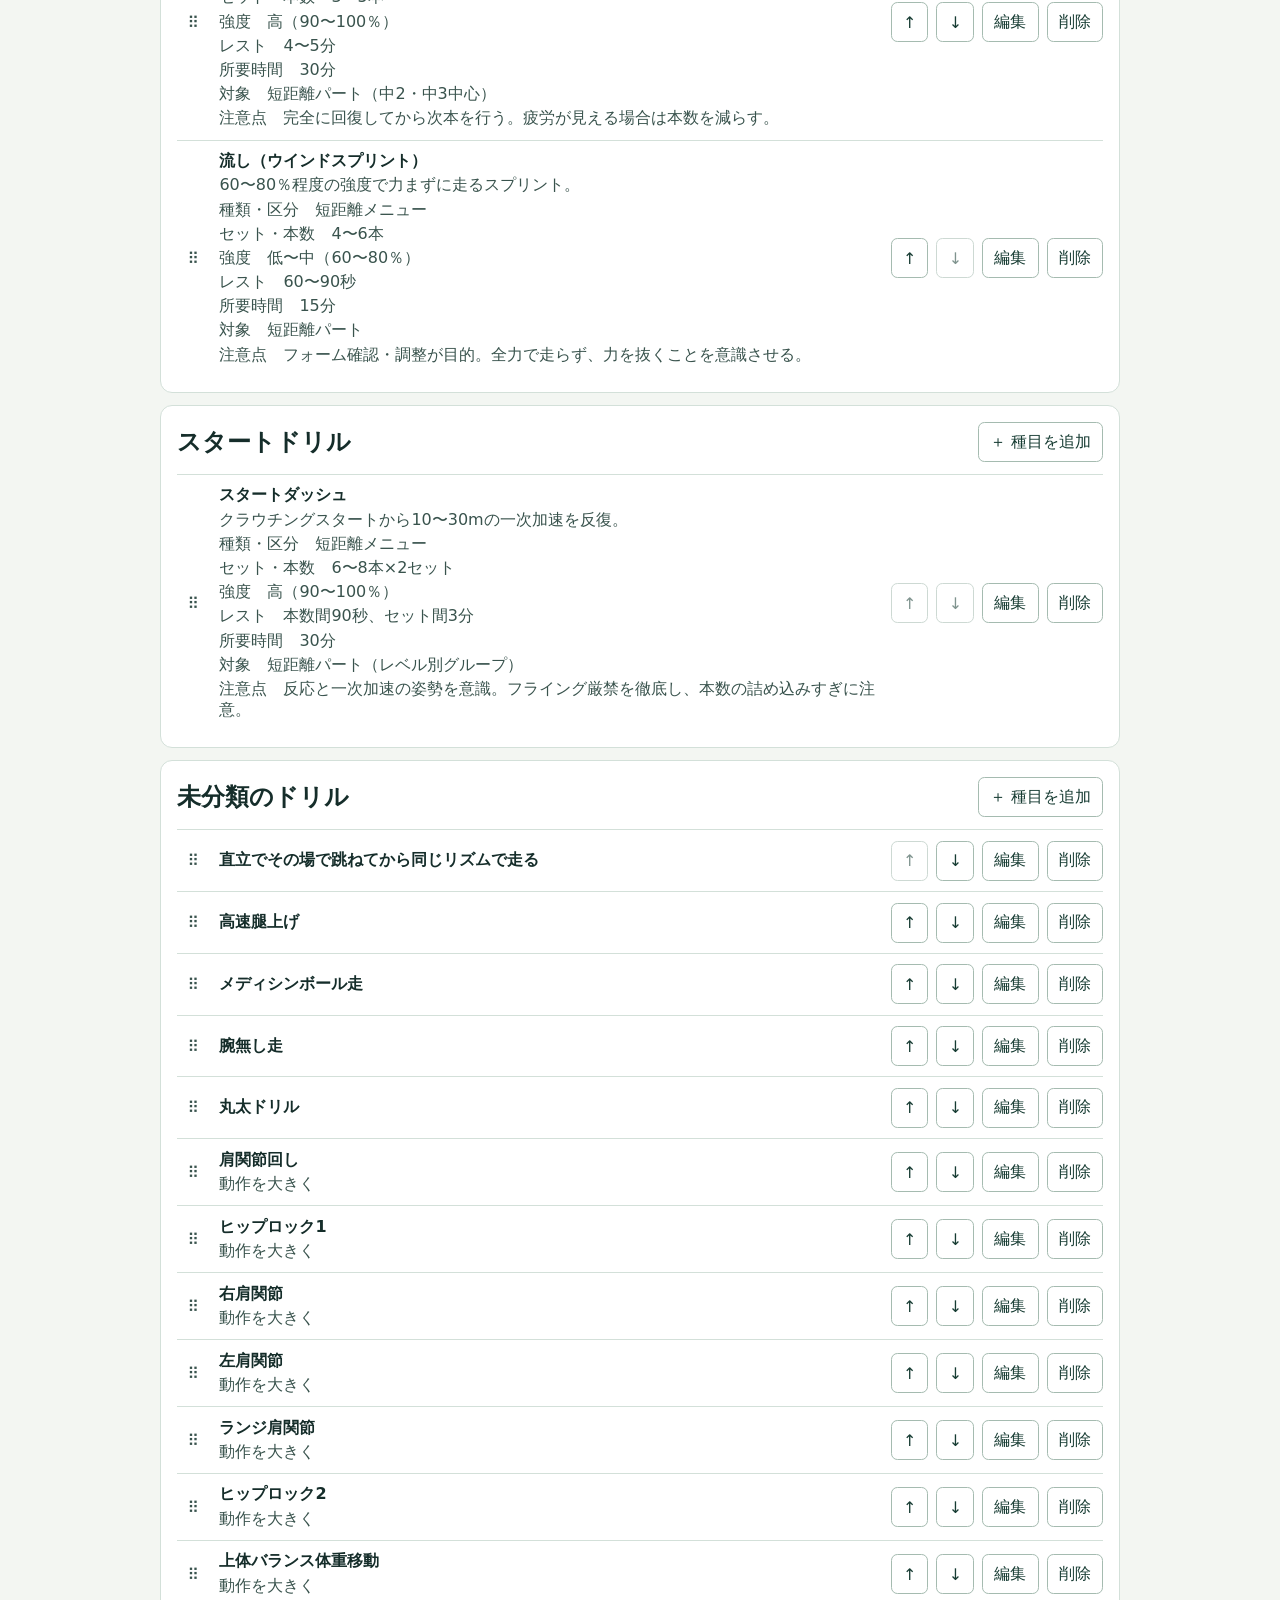
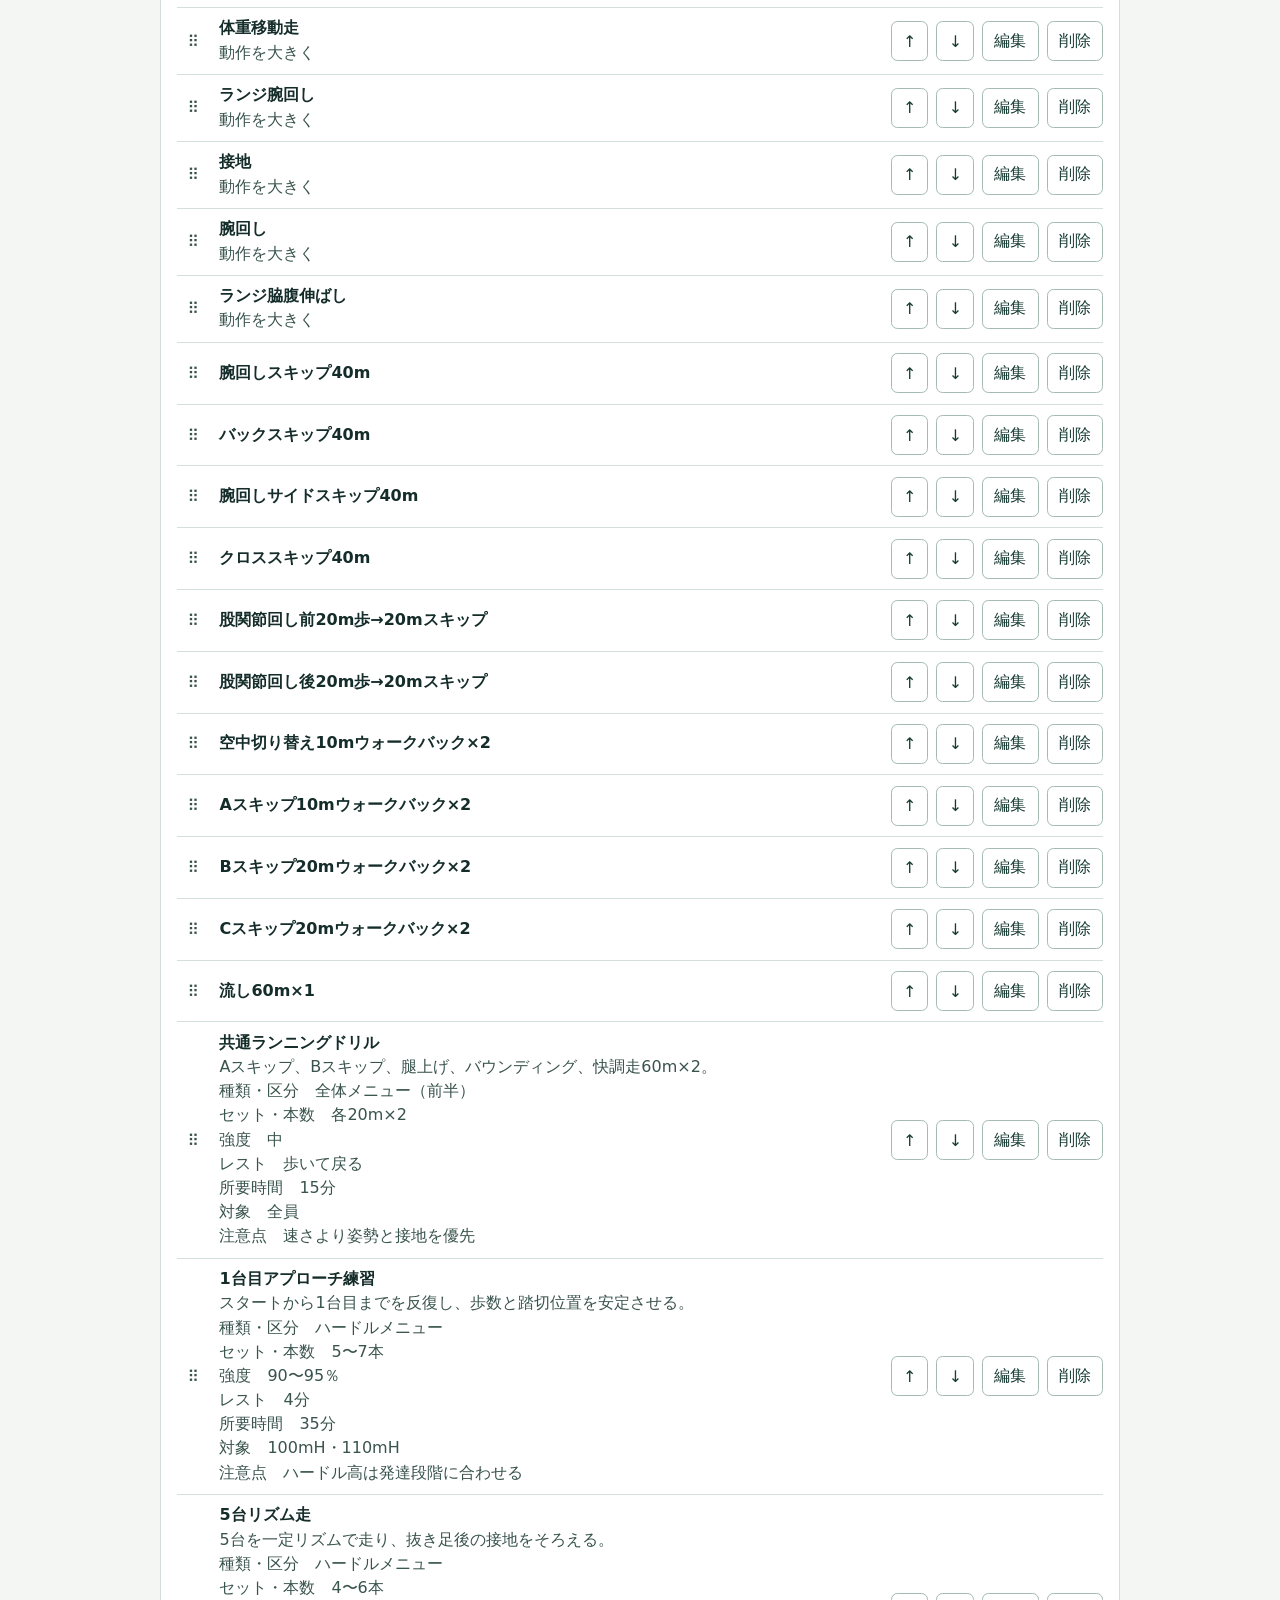
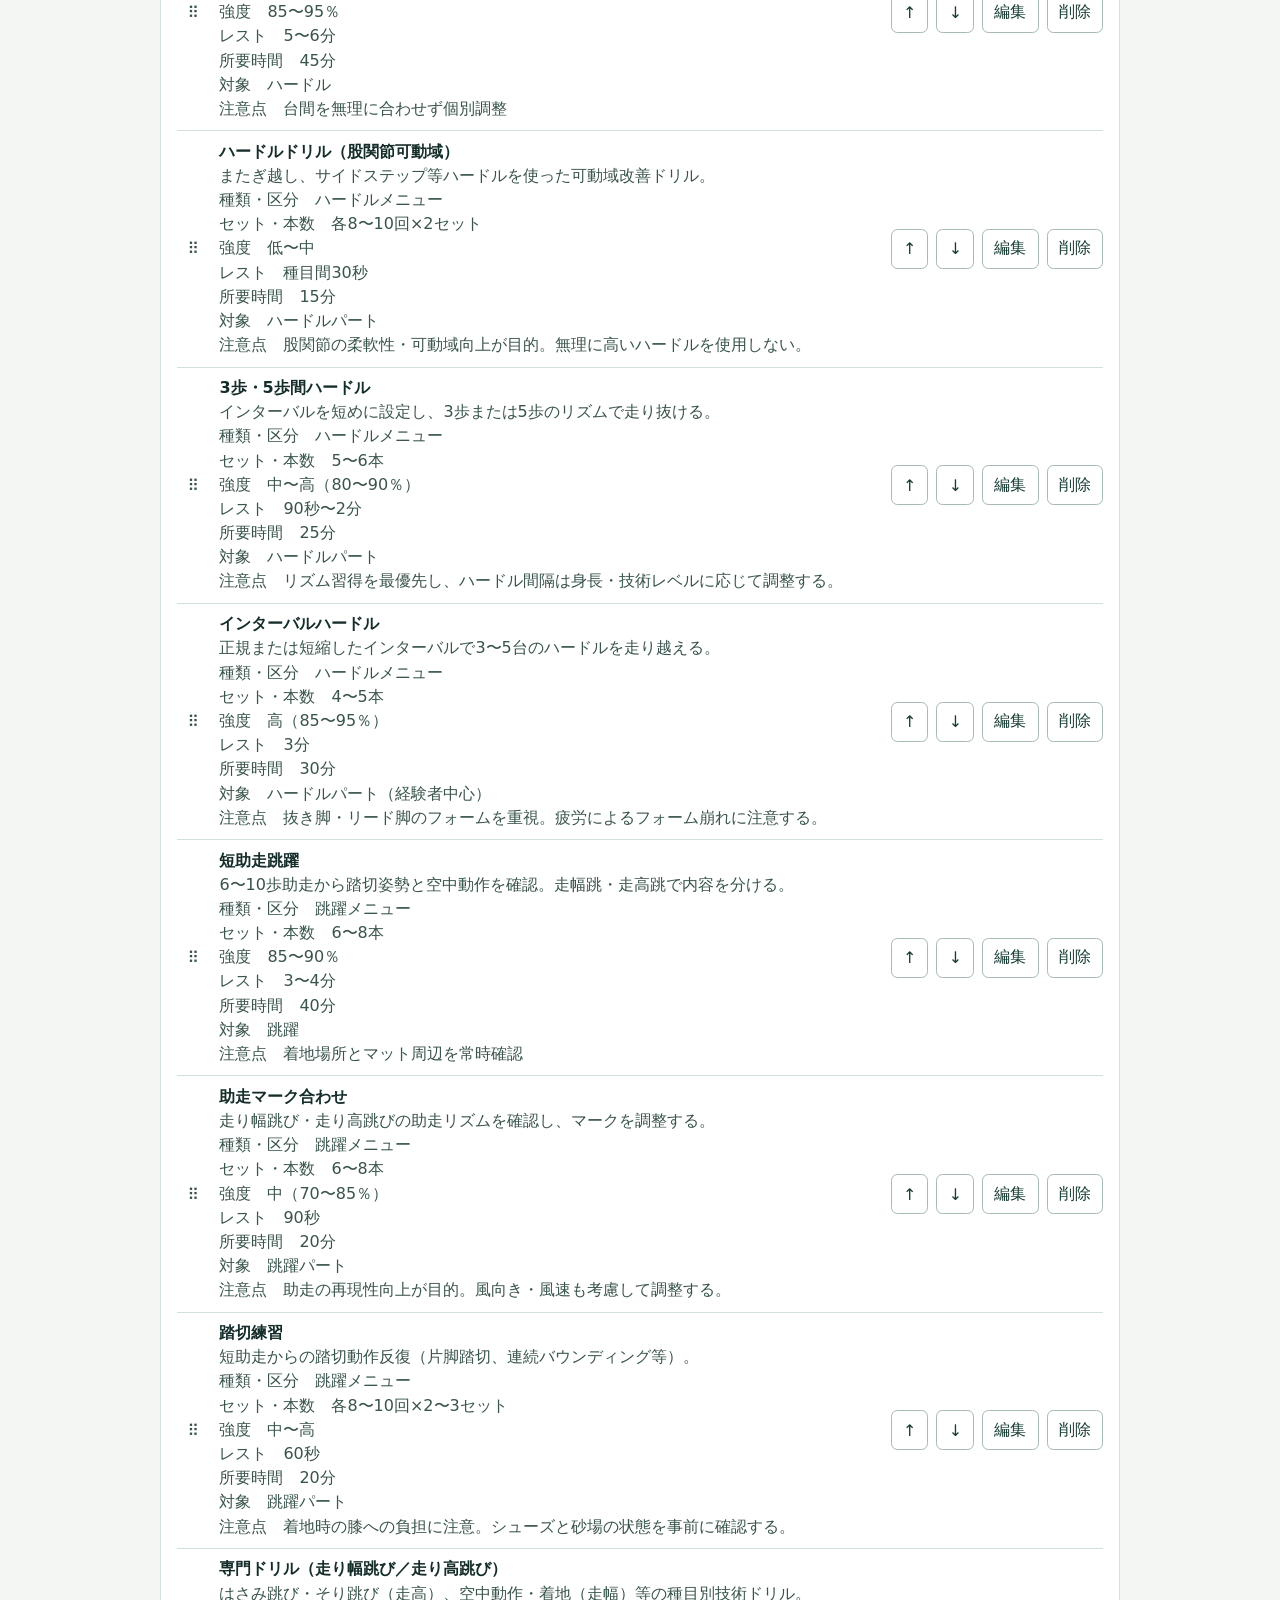
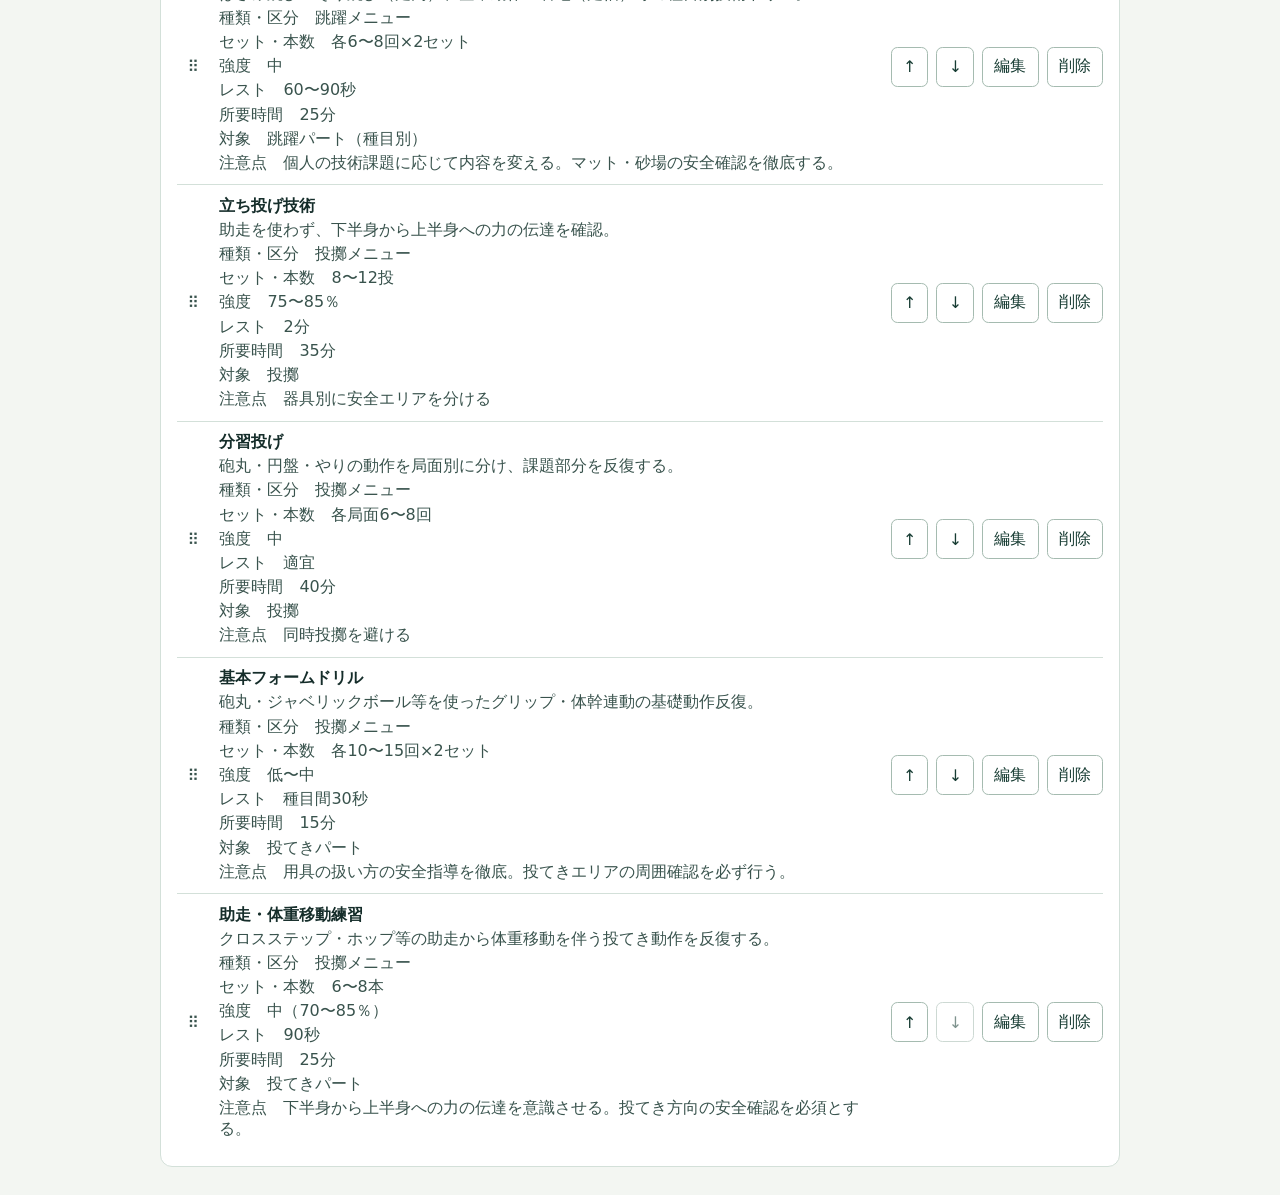
==== commit e50cc0e6: "Add T2 dynamic stretch to basic drills" ====
--- a/drills/index.html
+++ b/drills/index.html
@@ -271,6 +271,20 @@
           existing.push(drill);
         }
       }
+      if (savedData._t2DrillAdded !== true) {
+        const name = "T2ダイナミックストレッチ";
+        const matches = item => normalizedText(item.name) === normalizedText(name);
+        if (!result.basic.some(matches)) {
+          const source = groups.find(({ id }) => id !== "basic" && result[id].some(matches));
+          if (source) {
+            const list = result[source.id];
+            const [item] = list.splice(list.findIndex(matches), 1);
+            result.basic.push(item);
+          } else {
+            result.basic.push({ name, notes: "" });
+          }
+        }
+      }
       return result;
     }
 
@@ -563,7 +577,7 @@
         }
         const customGroups = groups.filter(group => group.id.startsWith("custom-"));
         const nextSnapshot = JSON.stringify({
-          ...savedData, ...items, [migrationKey]: true, [customGroupsKey]: customGroups
+          ...savedData, ...items, [migrationKey]: true, [customGroupsKey]: customGroups, _t2DrillAdded: true
         });
         localStorage.setItem(storageKey, nextSnapshot);
         storedSnapshot = nextSnapshot;
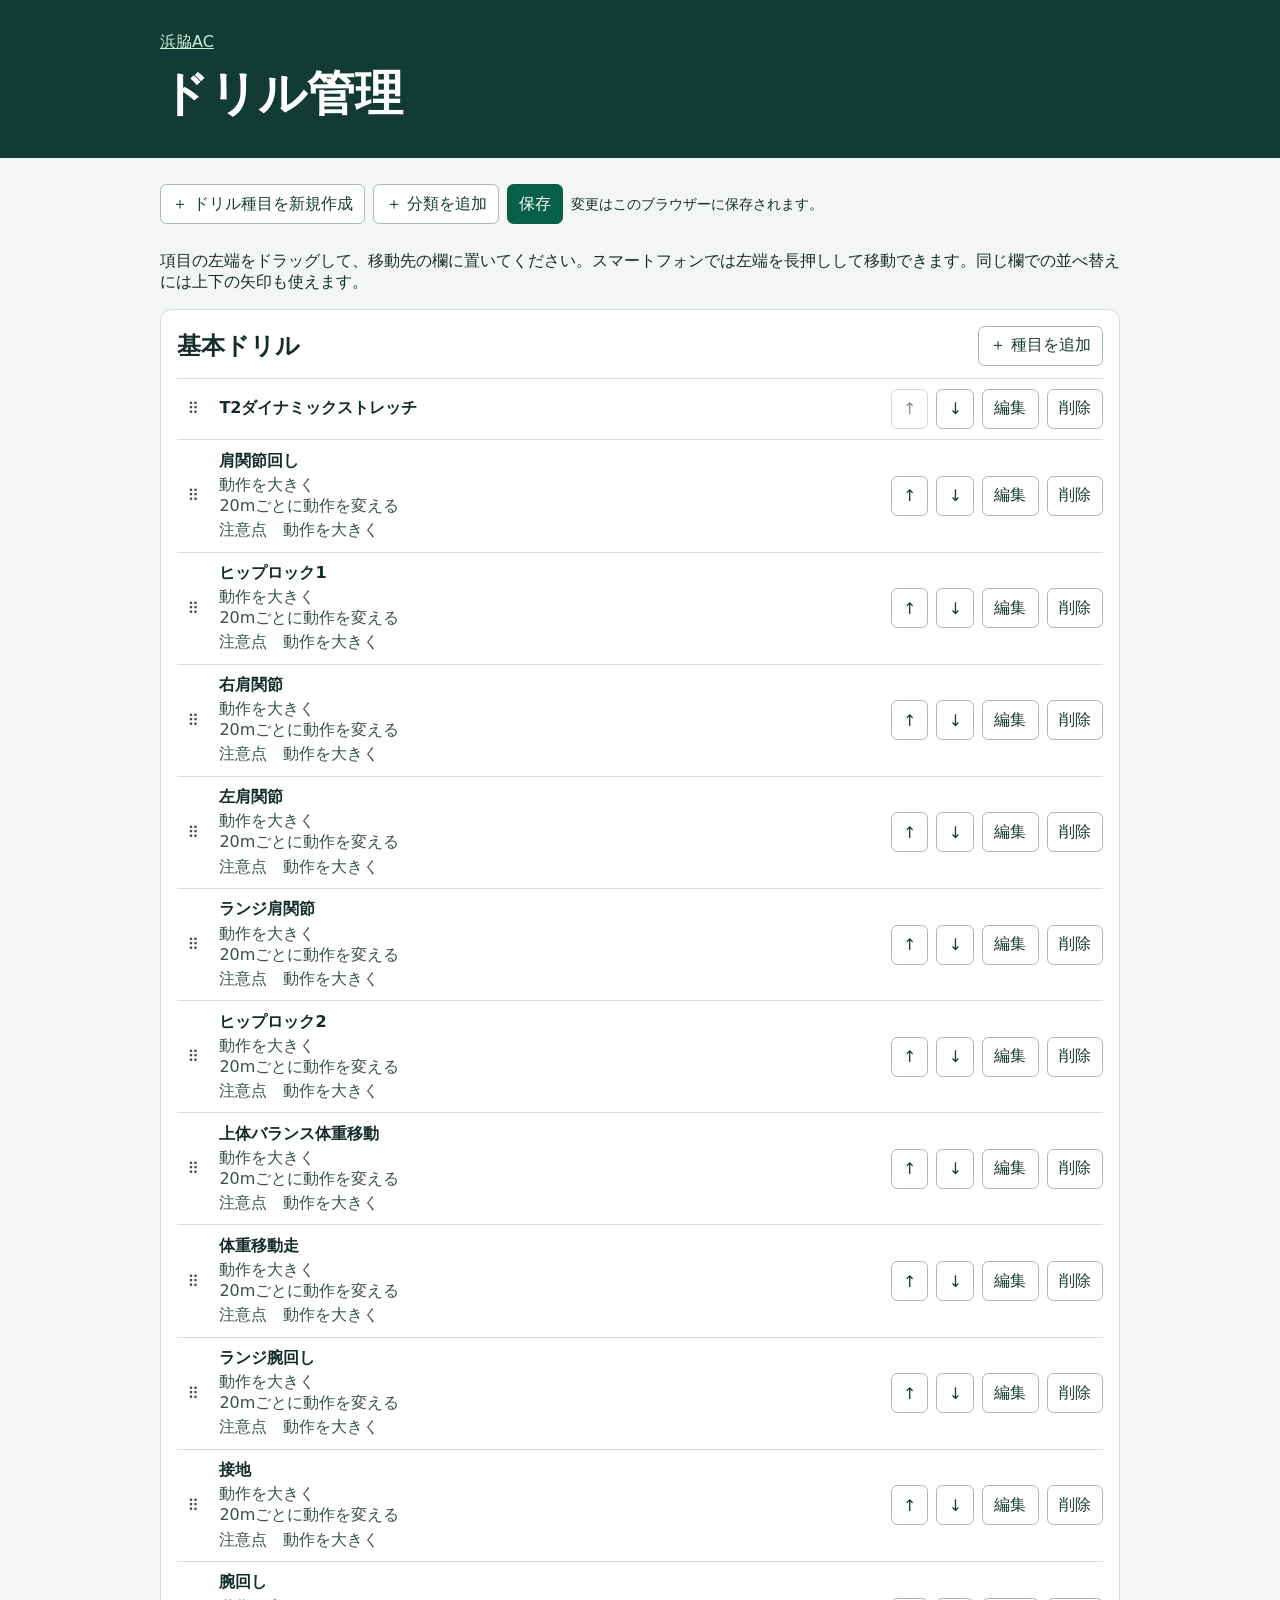
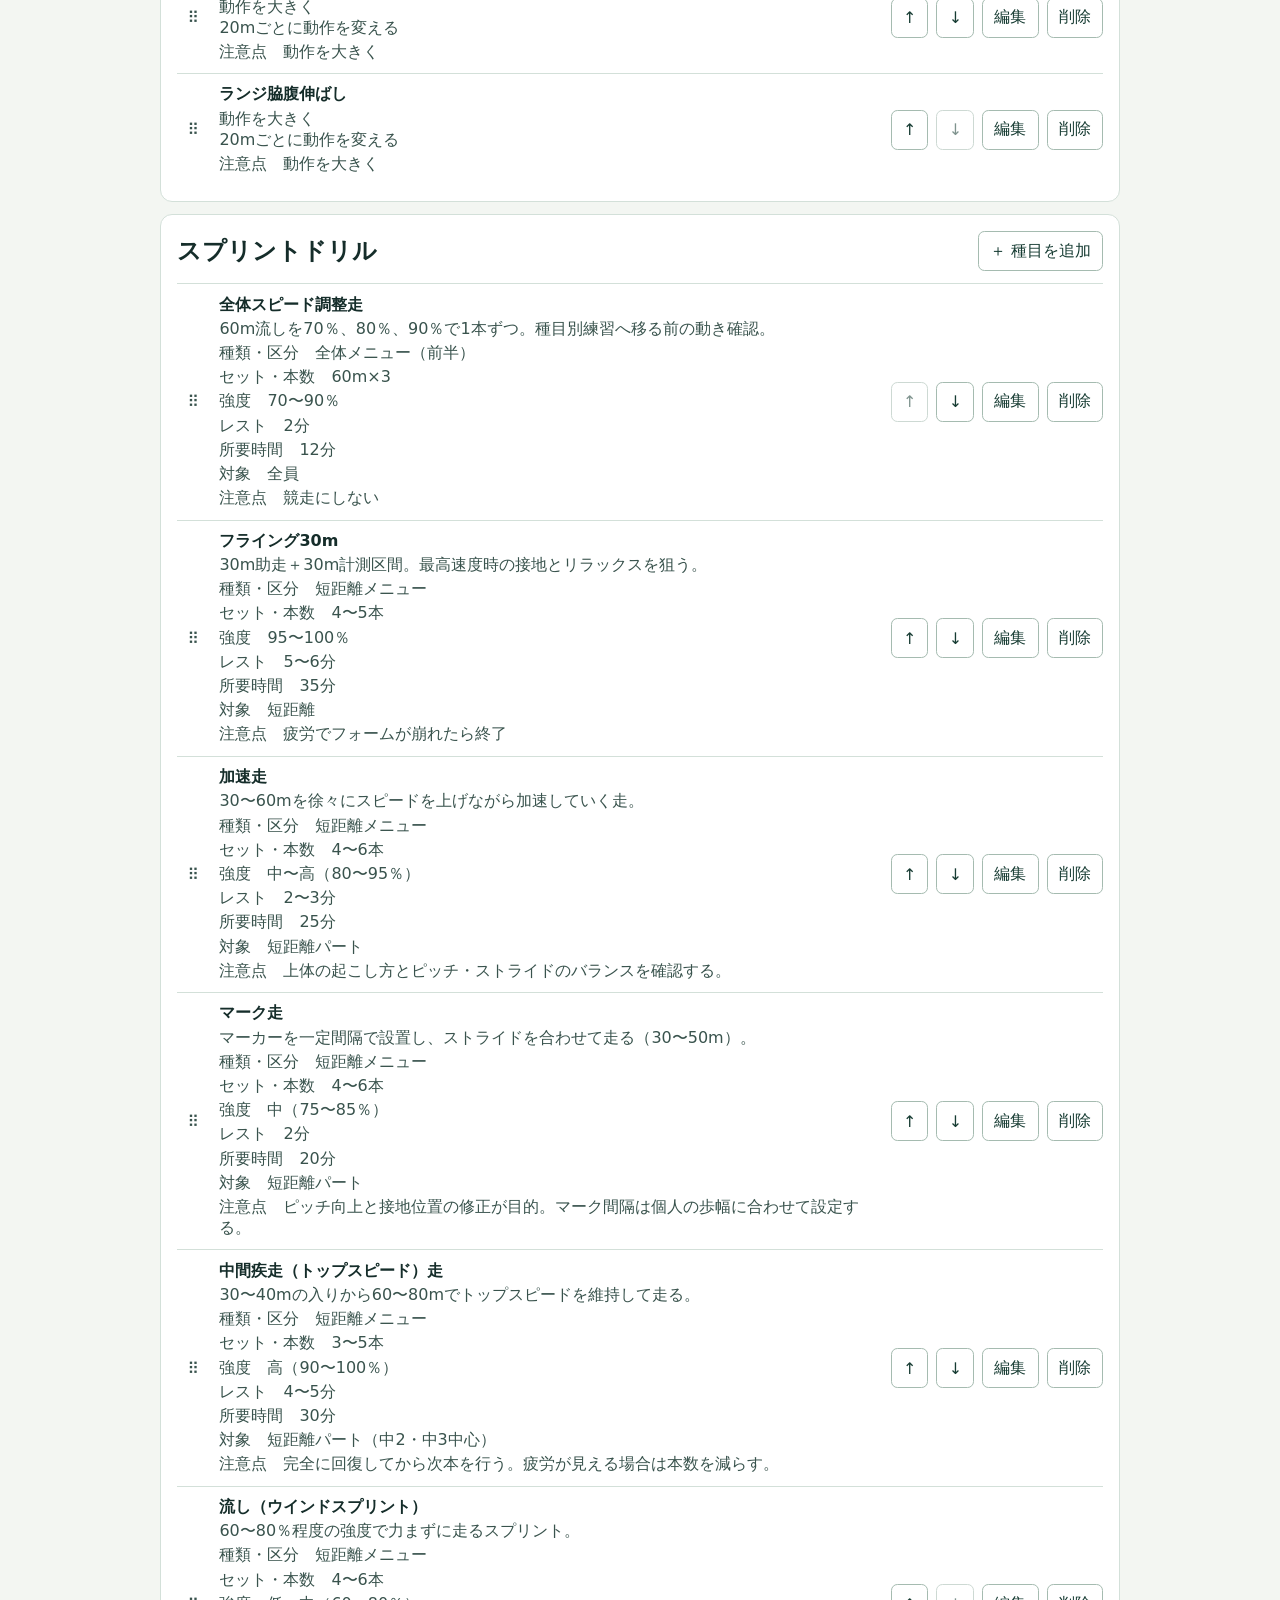
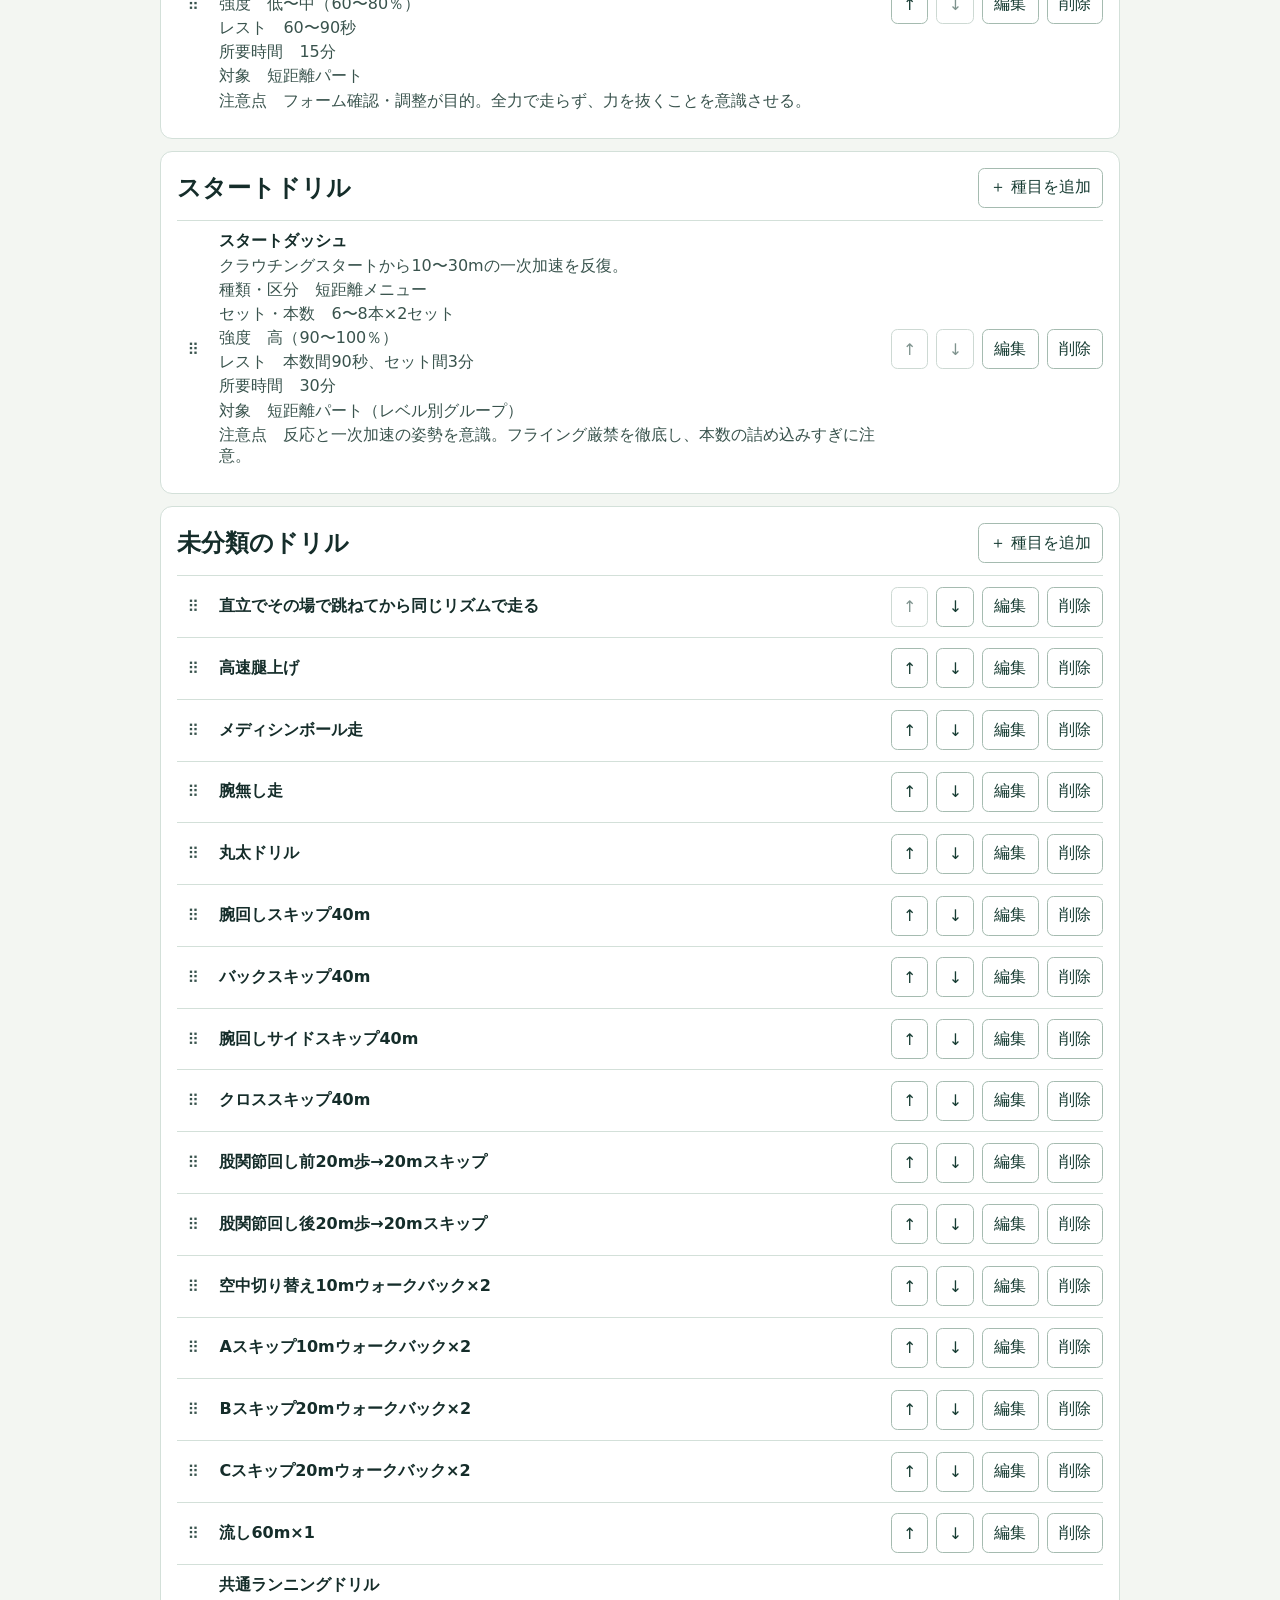
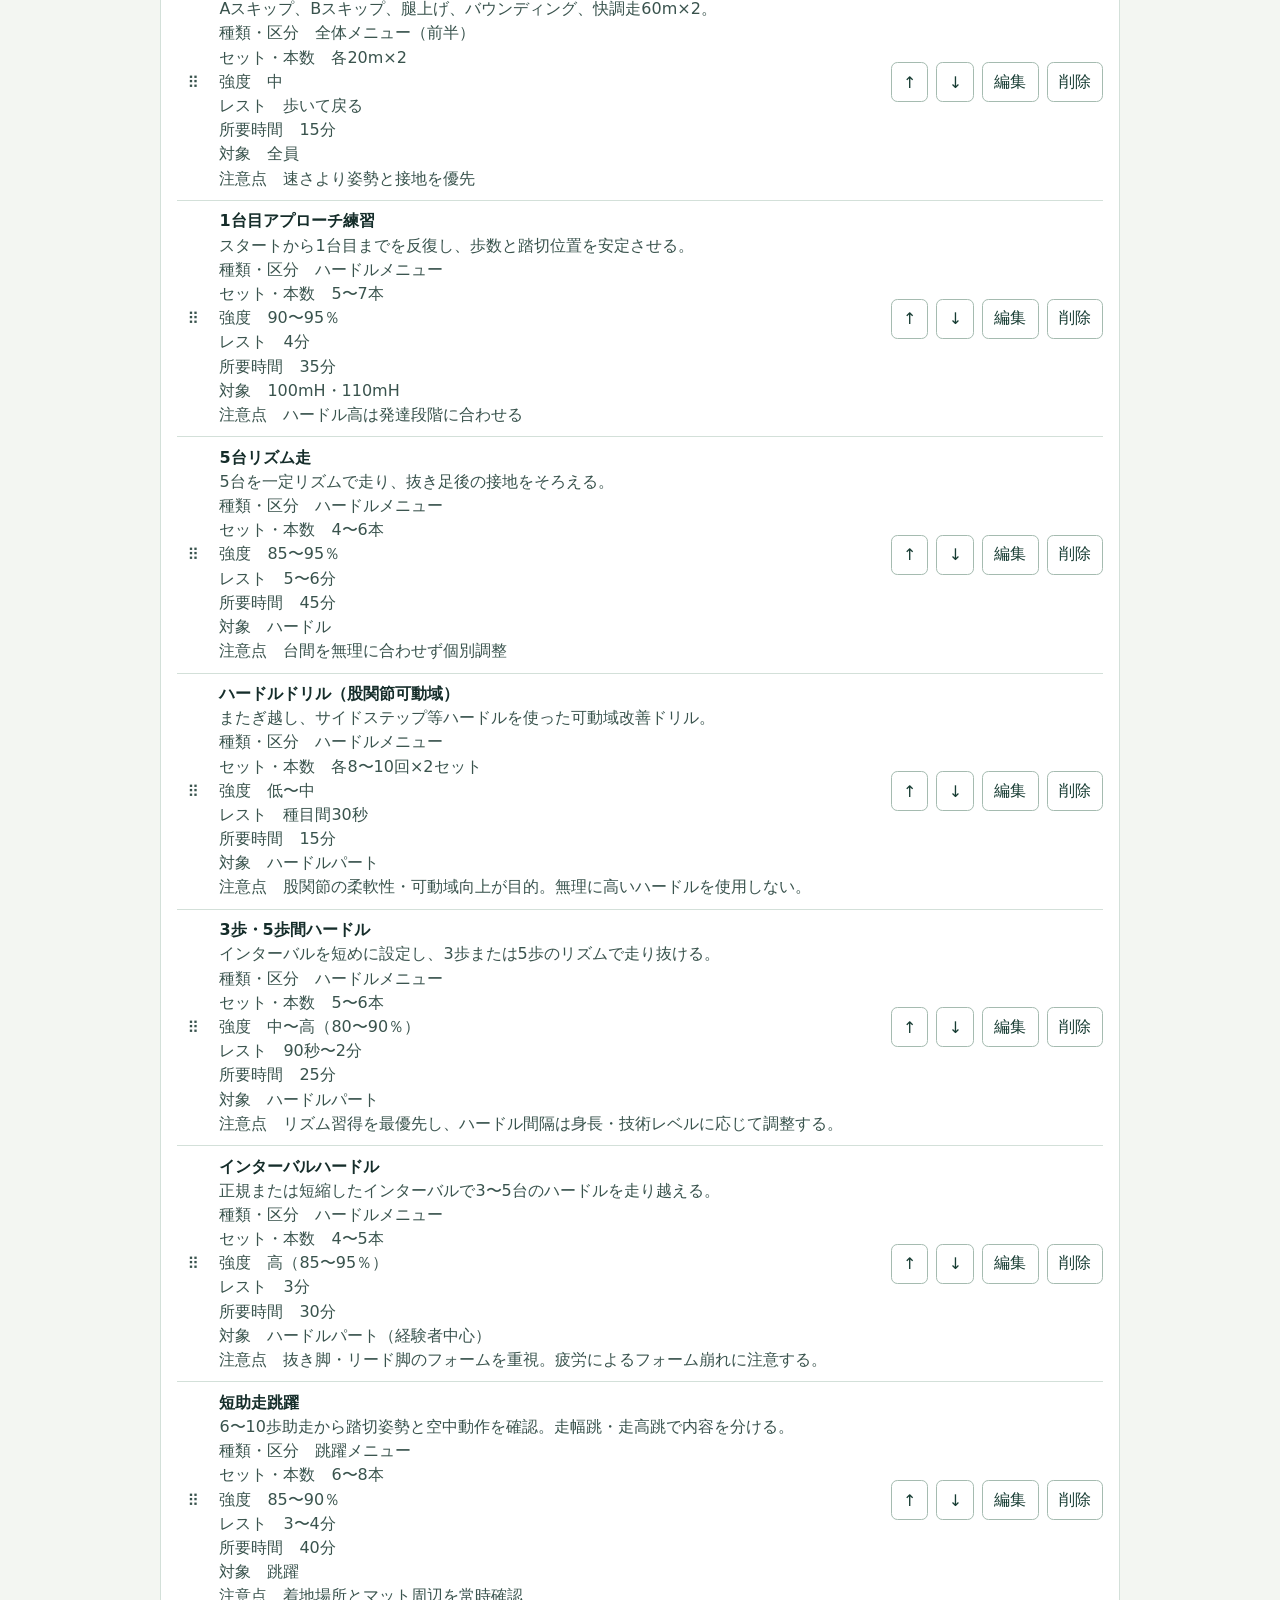
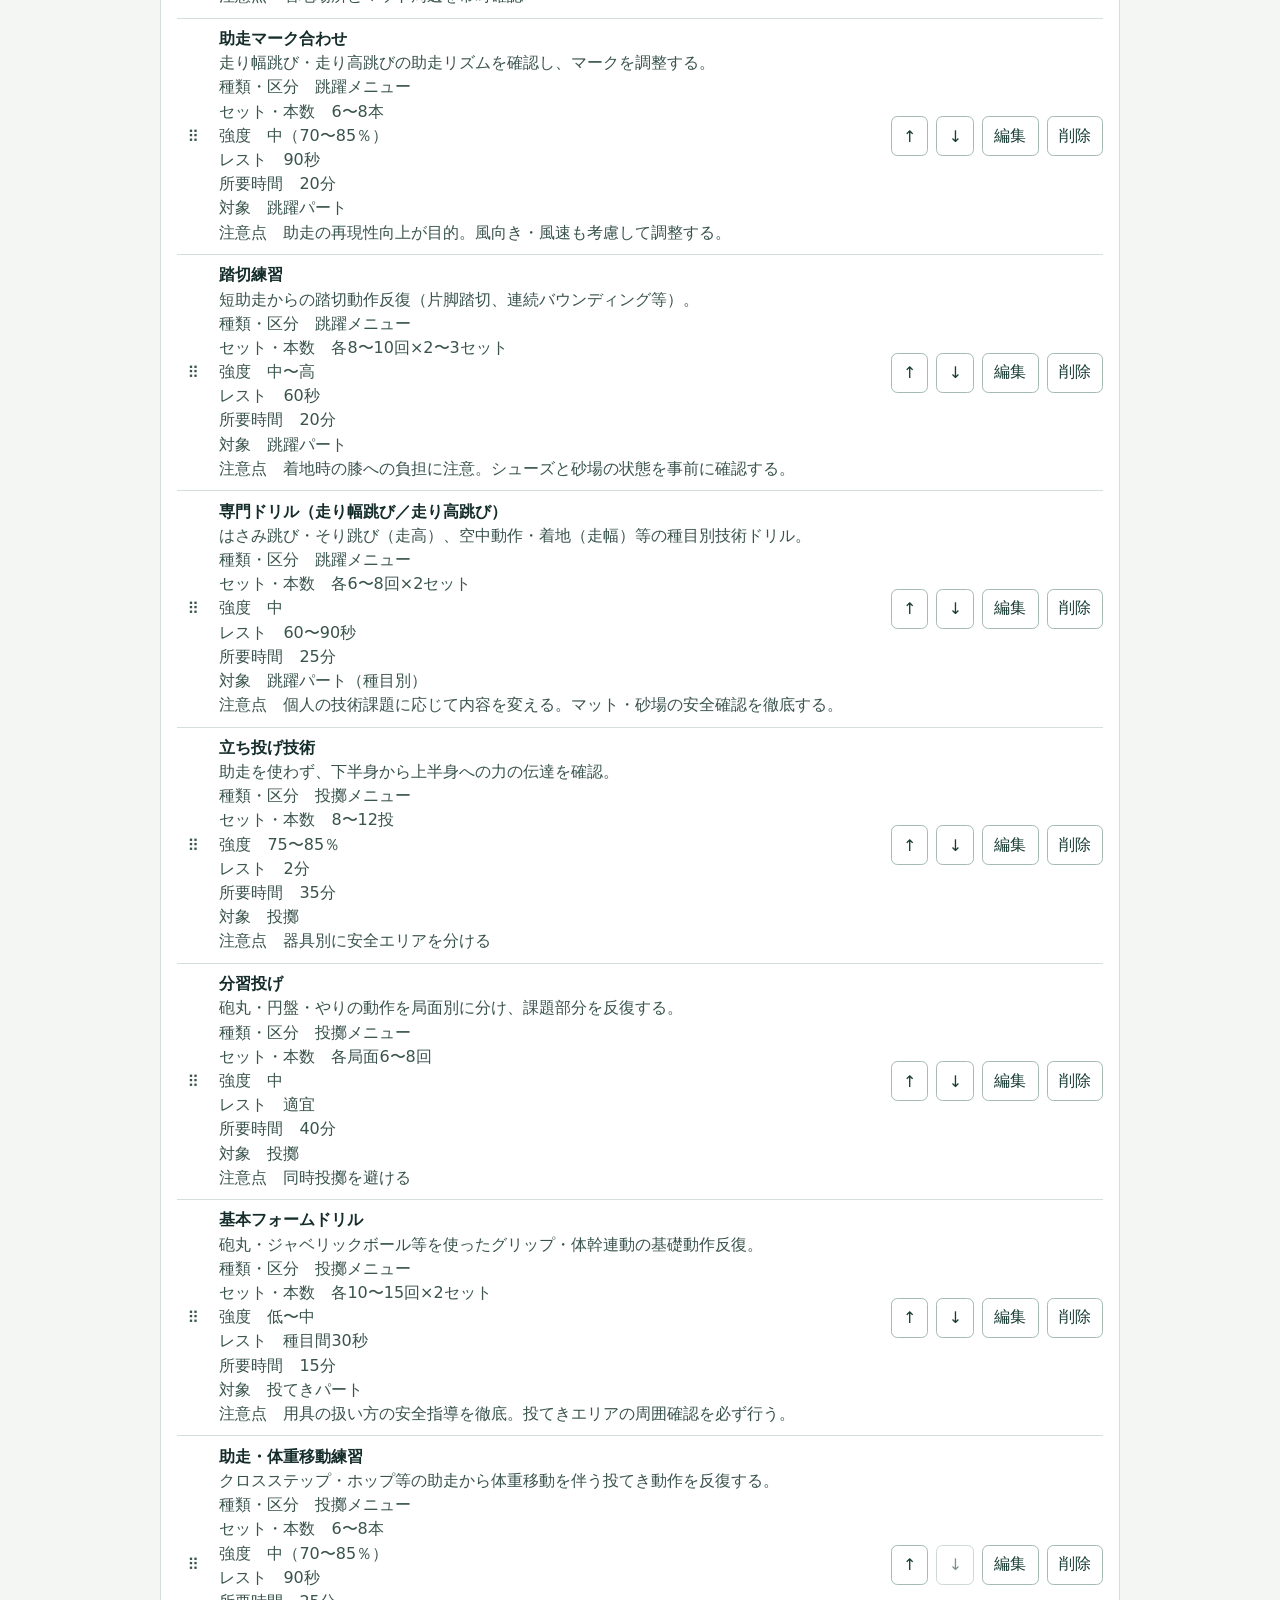
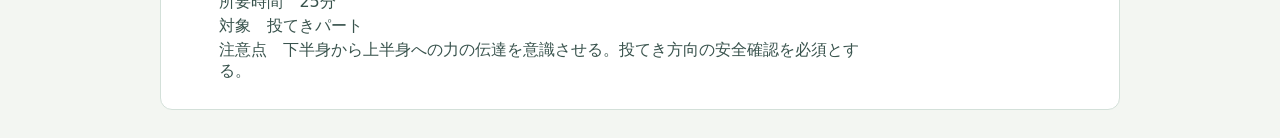
==== commit 93f39c78: "Place the 20m movement sequence in basic drills" ====
--- a/drills/index.html
+++ b/drills/index.html
@@ -285,7 +285,33 @@
           }
         }
       }
+      if (savedData._basic20mDrillsAdded !== true) {
+        addBasic20mDrills(result);
+      }
       return result;
+    }
+
+    function addBasic20mDrills(result) {
+      const basic = result.basic;
+      const otherGroups = groups.filter(({ id }) => id !== "basic");
+      const instruction = "20mごとに動作を変える";
+      const caution = "動作を大きく";
+
+      for (const [name] of initialItems["20m"]) {
+        const matches = item => normalizedText(item.name) === normalizedText(name);
+        const source = [basic, ...otherGroups.map(({ id }) => result[id])].find(list => list.some(matches));
+        const item = source ? source.splice(source.findIndex(matches), 1)[0] : { name, notes: "" };
+        basic.push({
+          ...item,
+          notes: addInstruction(item.notes, instruction),
+          caution: addInstruction(item.caution, caution)
+        });
+      }
+    }
+
+    function addInstruction(value, instruction) {
+      if (String(value ?? "").split("\n").some(line => normalizedText(line) === normalizedText(instruction))) return value;
+      return [value, instruction].filter(Boolean).join("\n");
     }
 
     function drillContent(item) {
@@ -577,7 +603,7 @@
         }
         const customGroups = groups.filter(group => group.id.startsWith("custom-"));
         const nextSnapshot = JSON.stringify({
-          ...savedData, ...items, [migrationKey]: true, [customGroupsKey]: customGroups, _t2DrillAdded: true
+          ...savedData, ...items, [migrationKey]: true, [customGroupsKey]: customGroups, _t2DrillAdded: true, _basic20mDrillsAdded: true
         });
         localStorage.setItem(storageKey, nextSnapshot);
         storedSnapshot = nextSnapshot;
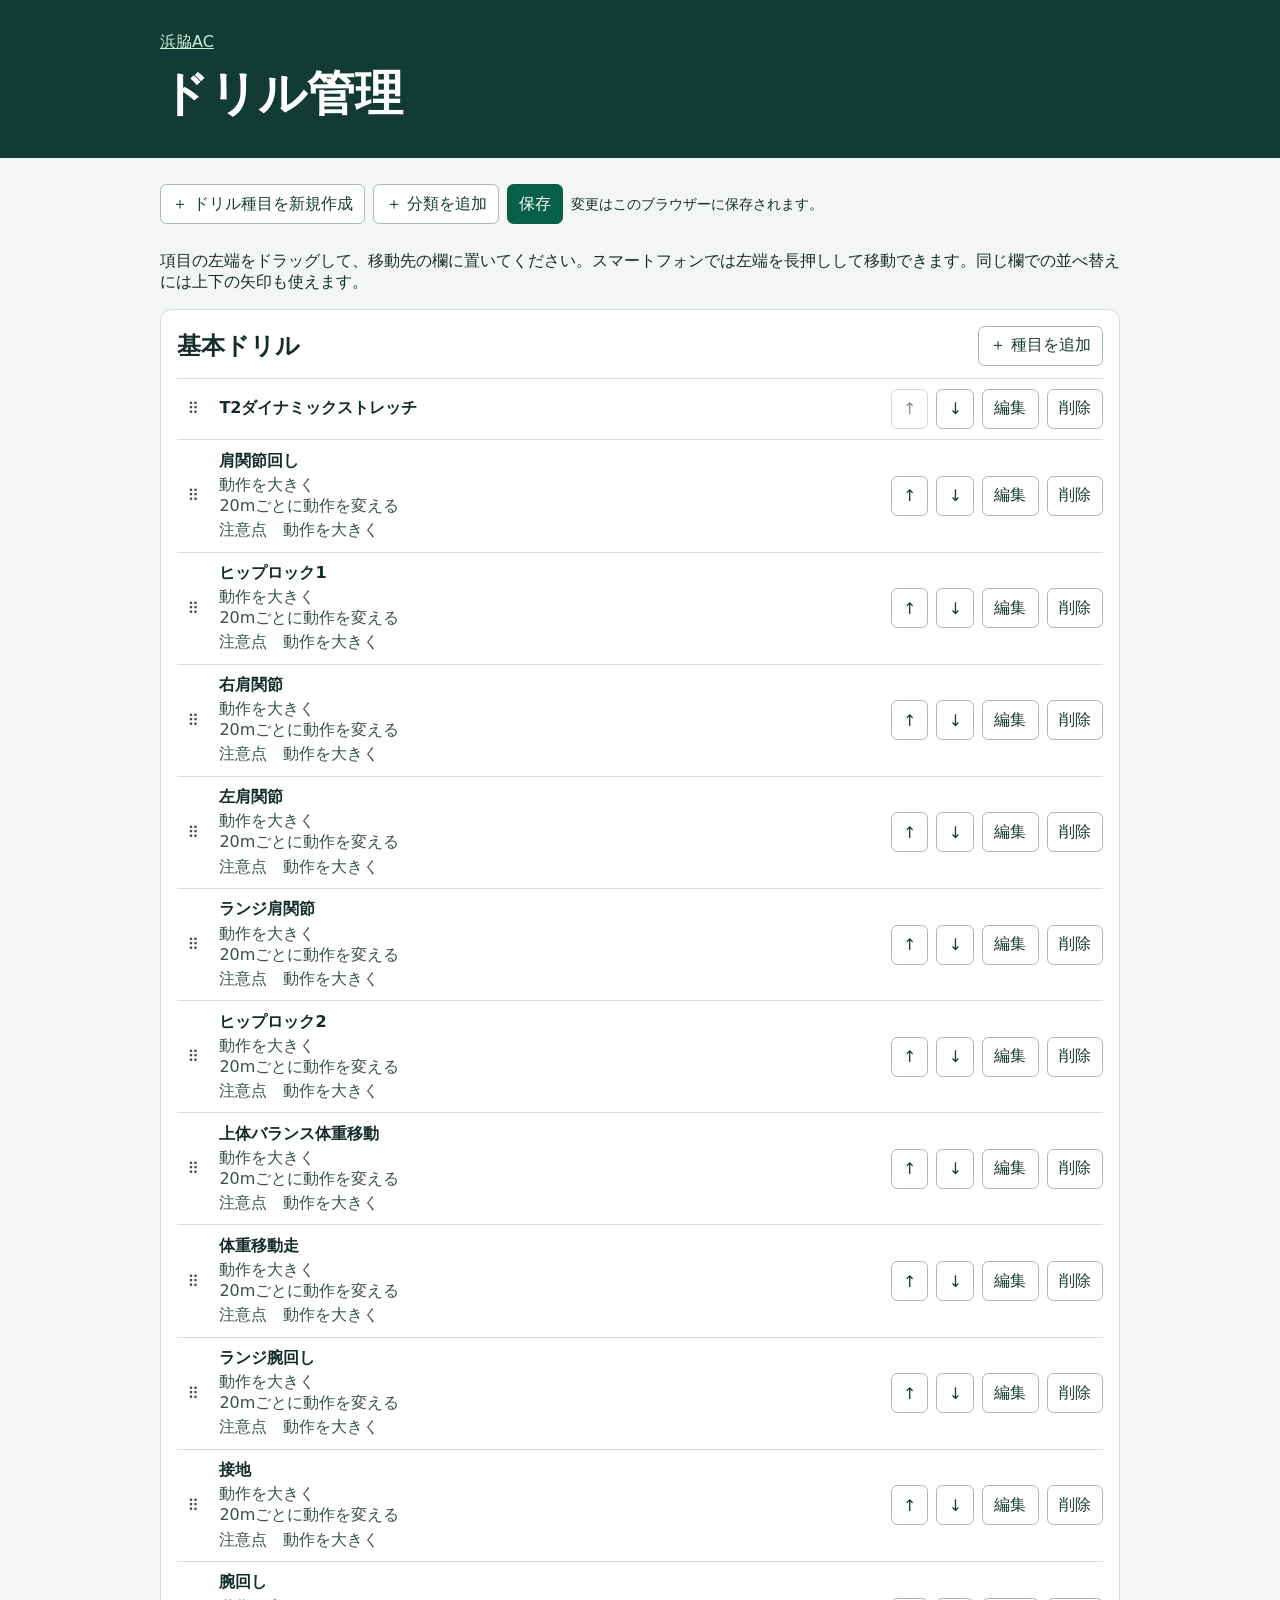
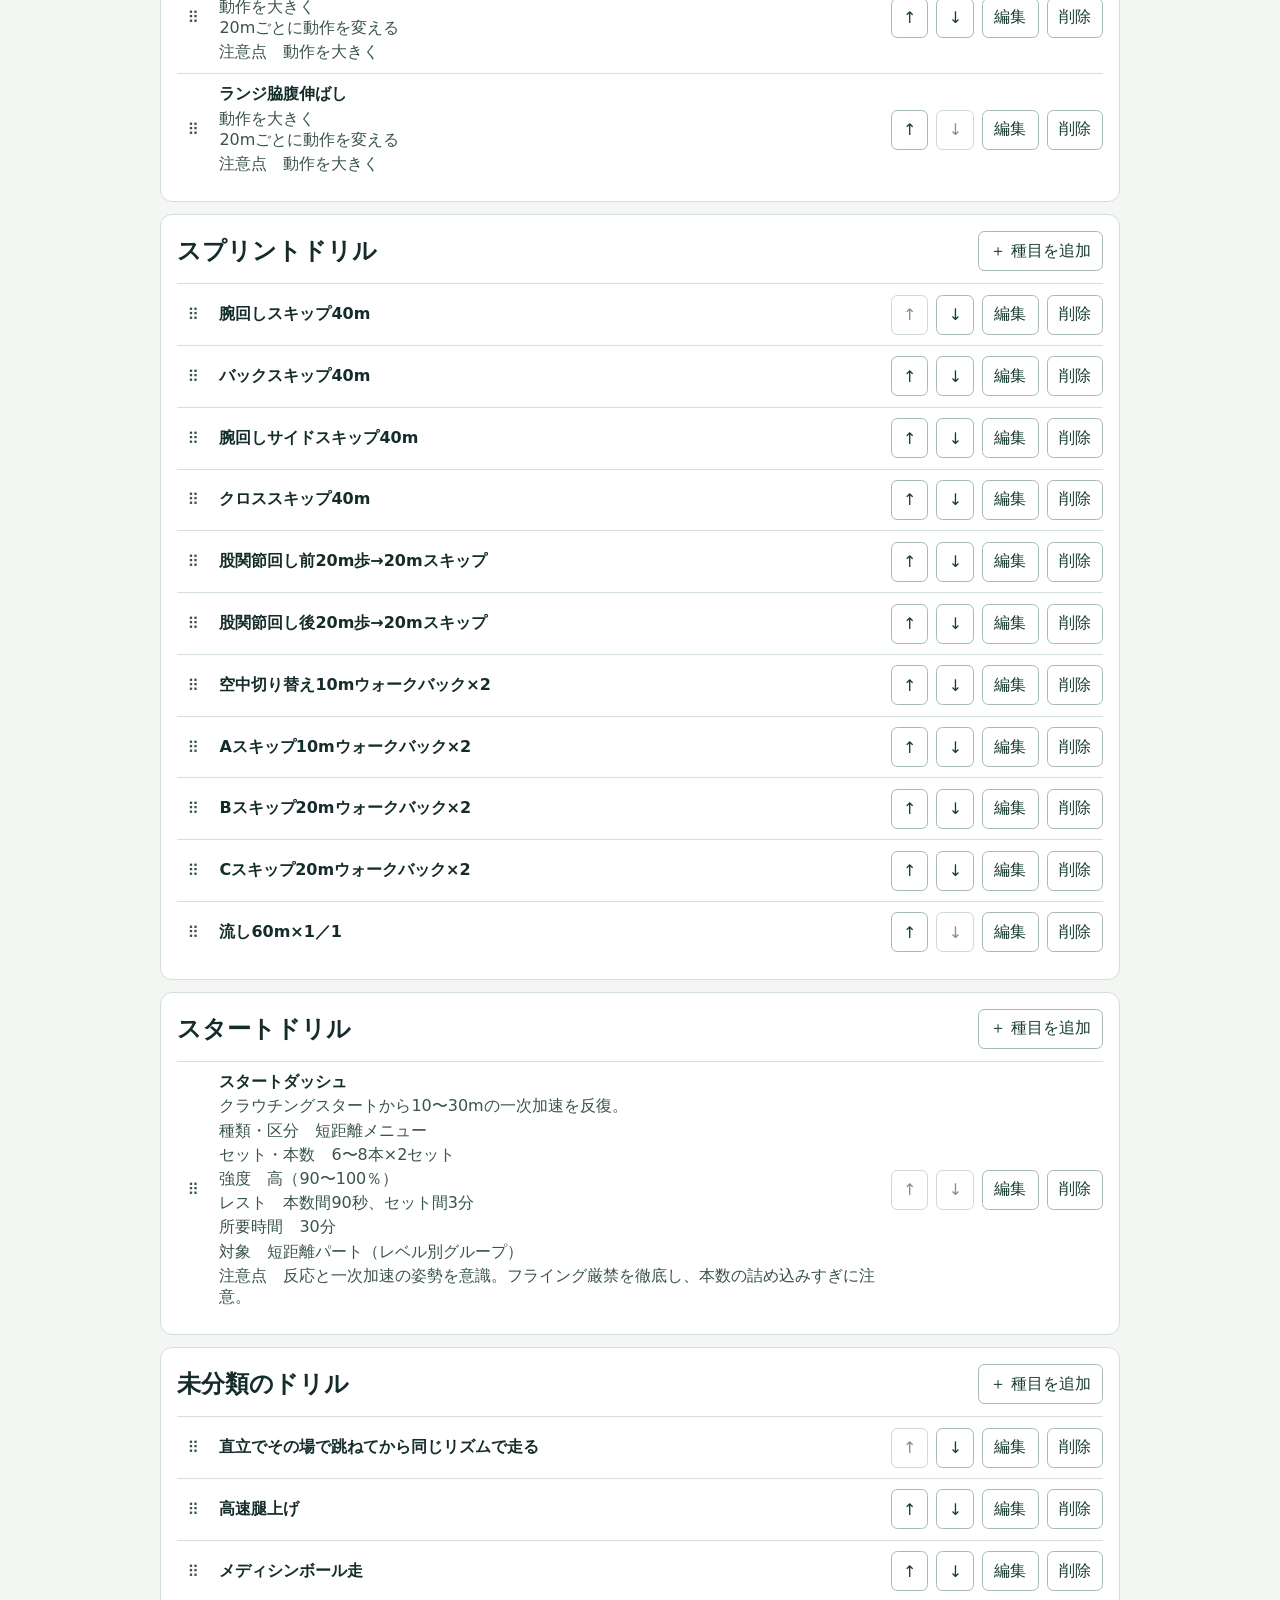
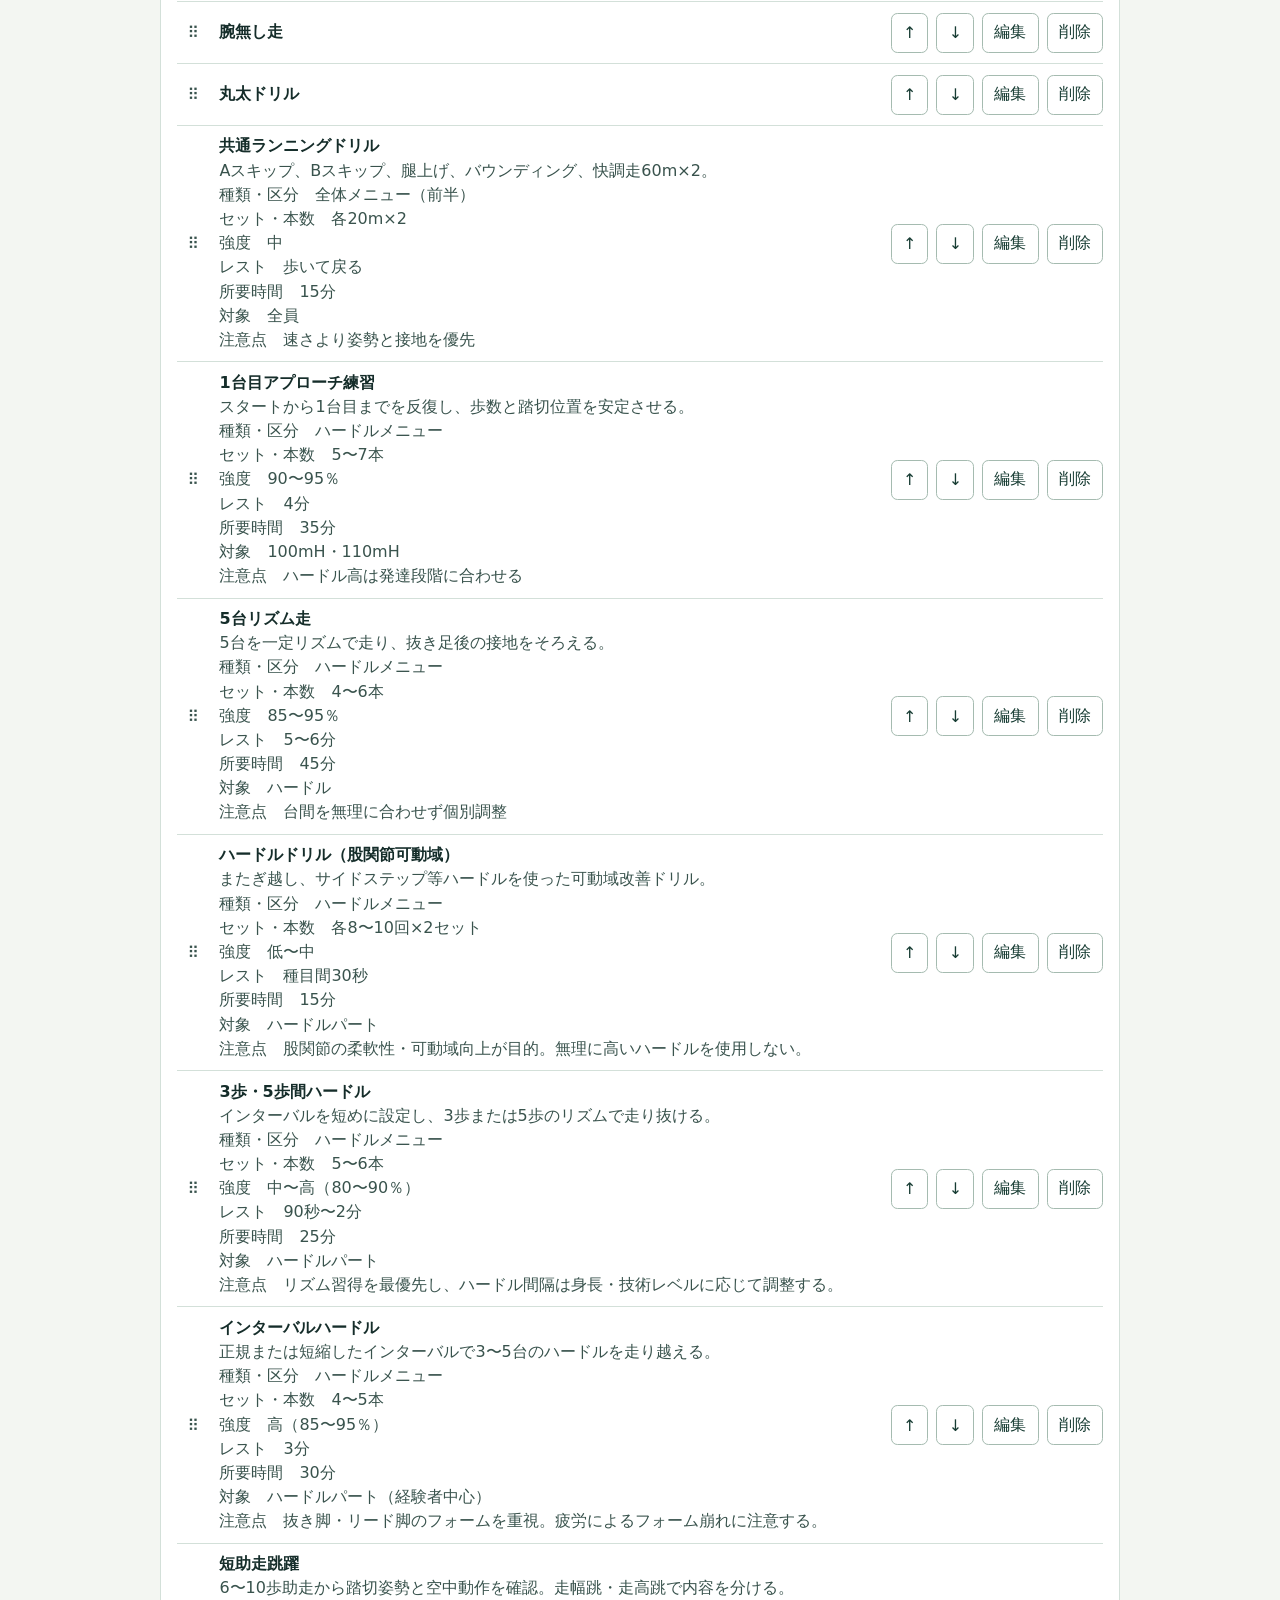
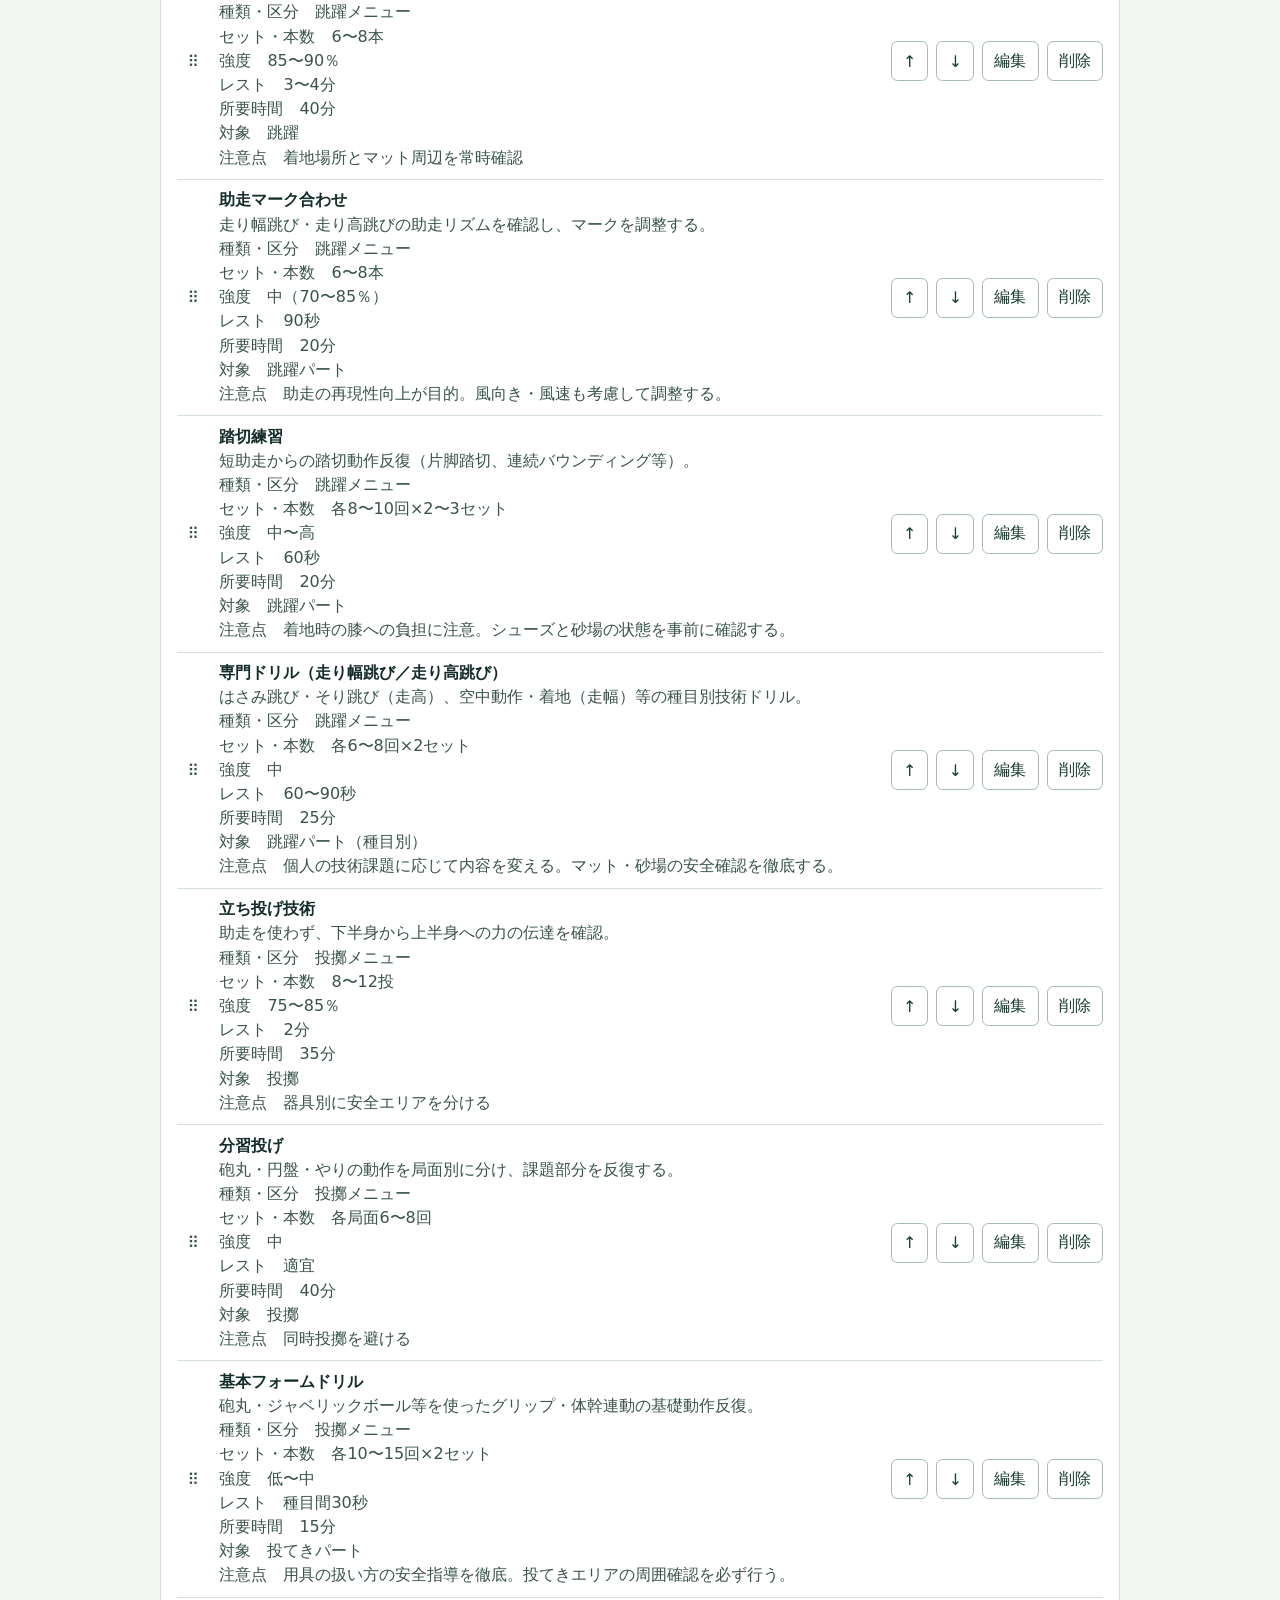
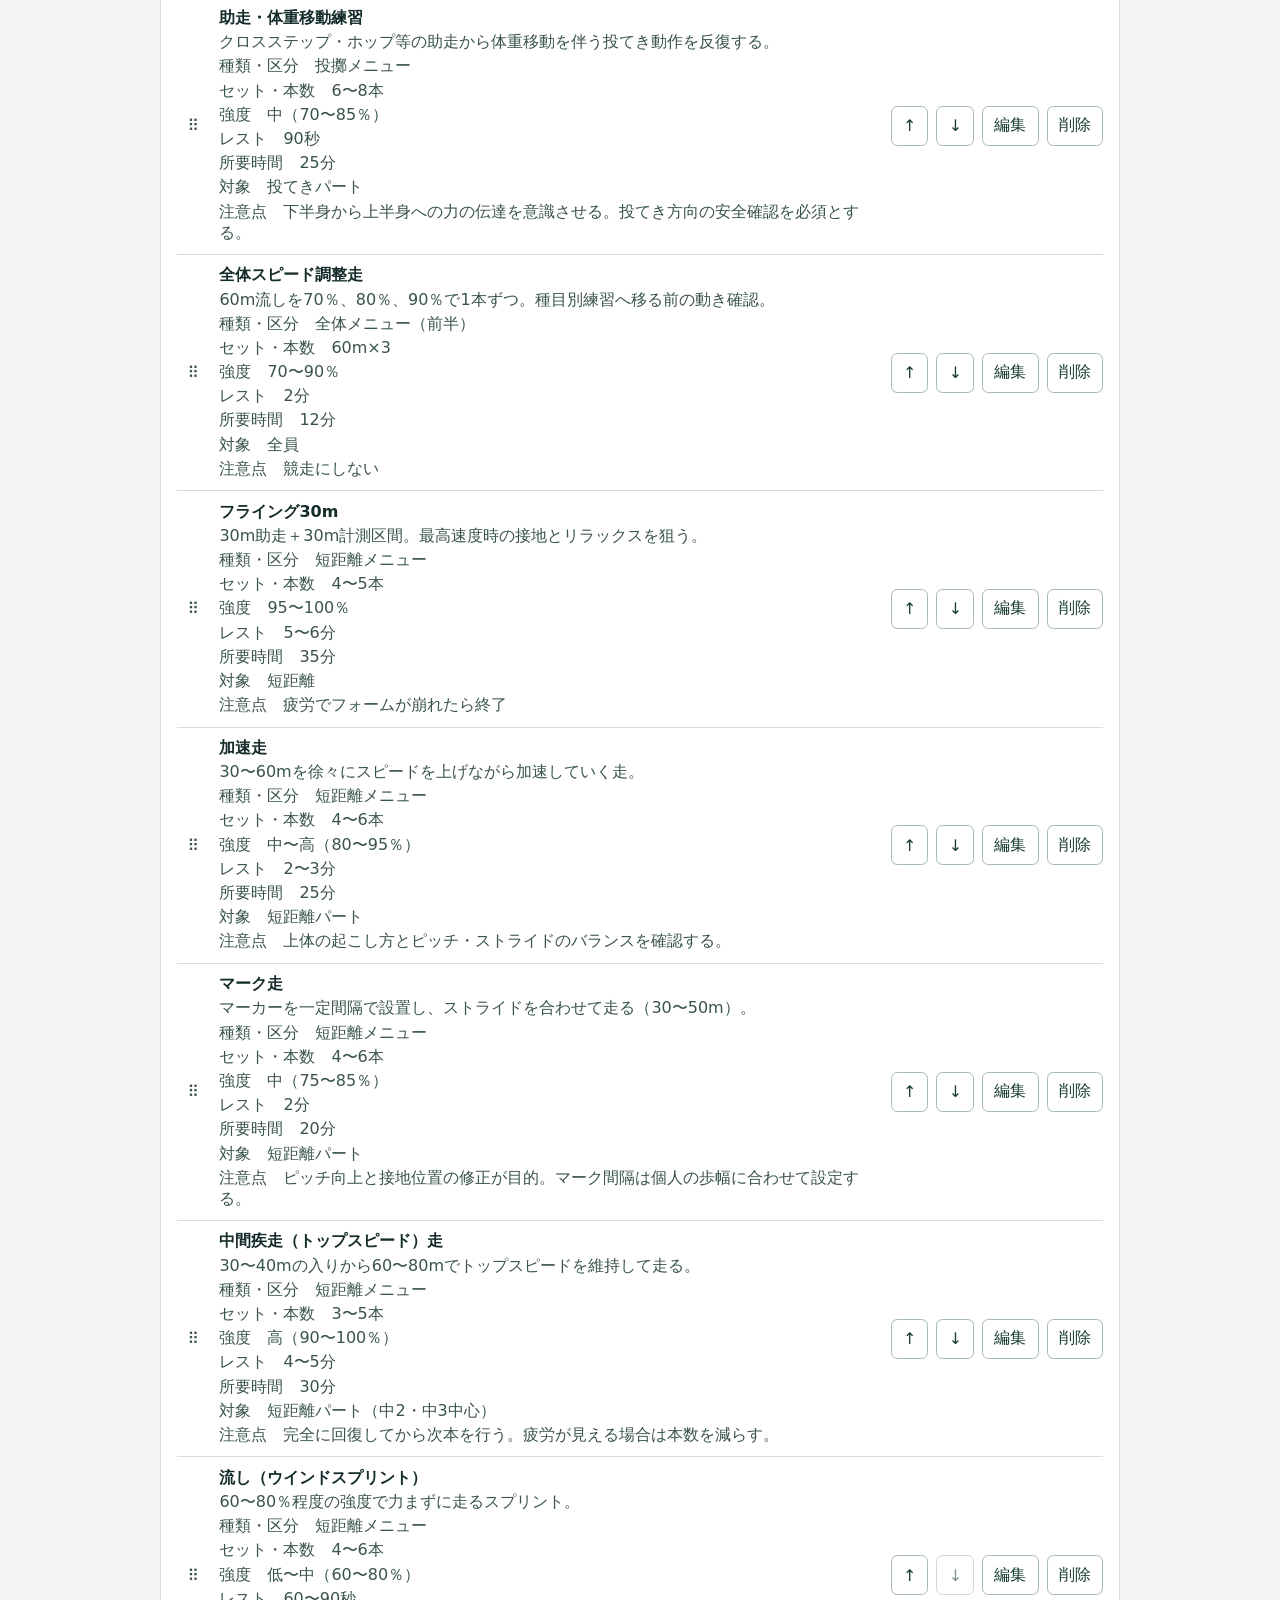
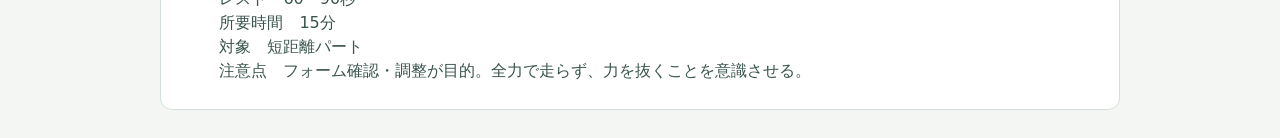
==== commit 761f2038: "Replace sprint drill list with the requested sequence" ====
--- a/drills/index.html
+++ b/drills/index.html
@@ -288,7 +288,40 @@
       if (savedData._basic20mDrillsAdded !== true) {
         addBasic20mDrills(result);
       }
+      if (savedData._sprintSequenceUpdated !== true) {
+        updateSprintSequence(result);
+      }
       return result;
+    }
+
+    function updateSprintSequence(result) {
+      const previousSprint = result.sprint;
+      const sources = [previousSprint, ...groups.filter(({ id }) => id !== "sprint").map(({ id }) => result[id])];
+      const sequence = [
+        "腕回しスキップ40m",
+        "バックスキップ40m",
+        "腕回しサイドスキップ40m",
+        "クロススキップ40m",
+        "股関節回し前20m歩→20mスキップ",
+        "股関節回し後20m歩→20mスキップ",
+        "空中切り替え10mウォークバック×2",
+        "Aスキップ10mウォークバック×2",
+        "Bスキップ20mウォークバック×2",
+        "Cスキップ20mウォークバック×2",
+        "流し60m×1／1"
+      ];
+
+      result.sprint = sequence.map((name, index) => {
+        const oldName = initialItems.movement[index][0];
+        const matchingNames = new Set([name, oldName].map(normalizedText));
+        const matches = item => matchingNames.has(normalizedText(item.name));
+        const source = sources.find(list => list.some(matches));
+        if (!source) return { name, notes: "" };
+        const [item] = source.splice(source.findIndex(matches), 1);
+        return { ...item, name };
+      });
+
+      result.unclassified.push(...previousSprint);
     }
 
     function addBasic20mDrills(result) {
@@ -603,7 +636,7 @@
         }
         const customGroups = groups.filter(group => group.id.startsWith("custom-"));
         const nextSnapshot = JSON.stringify({
-          ...savedData, ...items, [migrationKey]: true, [customGroupsKey]: customGroups, _t2DrillAdded: true, _basic20mDrillsAdded: true
+          ...savedData, ...items, [migrationKey]: true, [customGroupsKey]: customGroups, _t2DrillAdded: true, _basic20mDrillsAdded: true, _sprintSequenceUpdated: true
         });
         localStorage.setItem(storageKey, nextSnapshot);
         storedSnapshot = nextSnapshot;
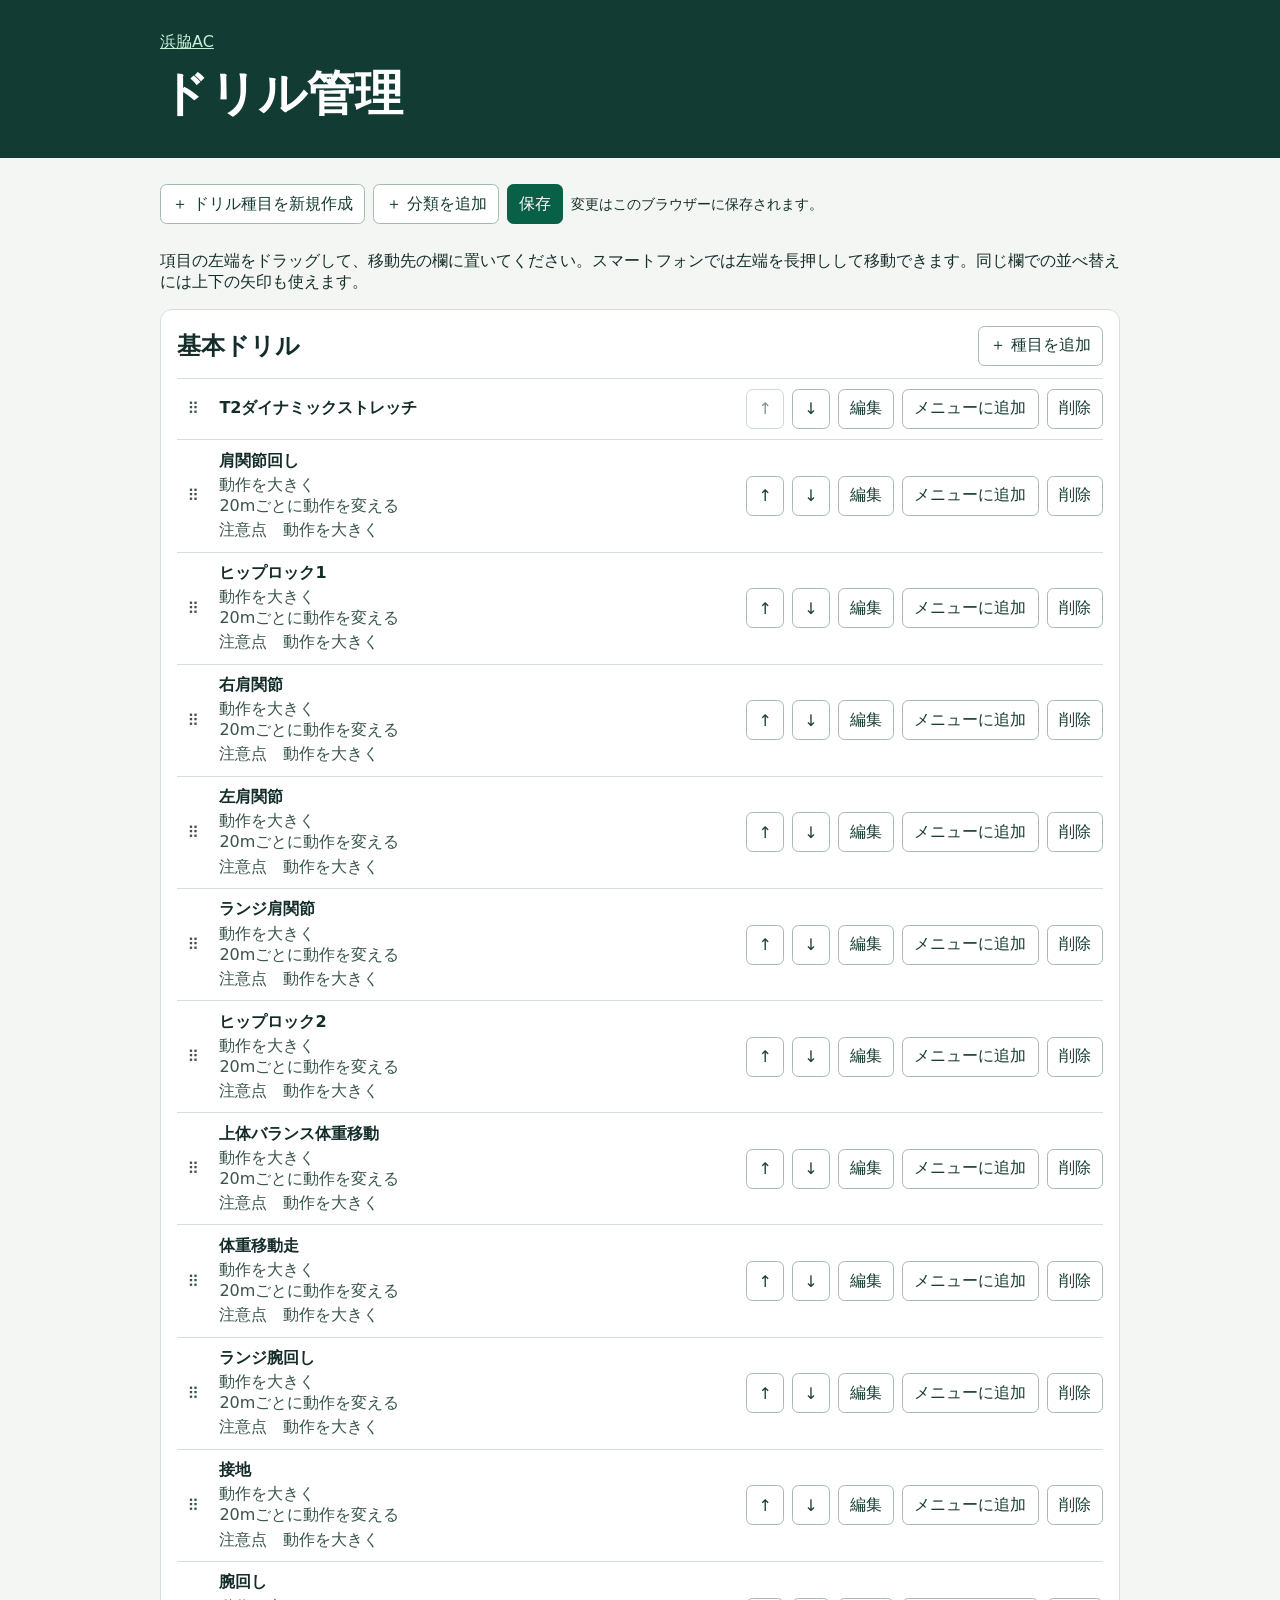
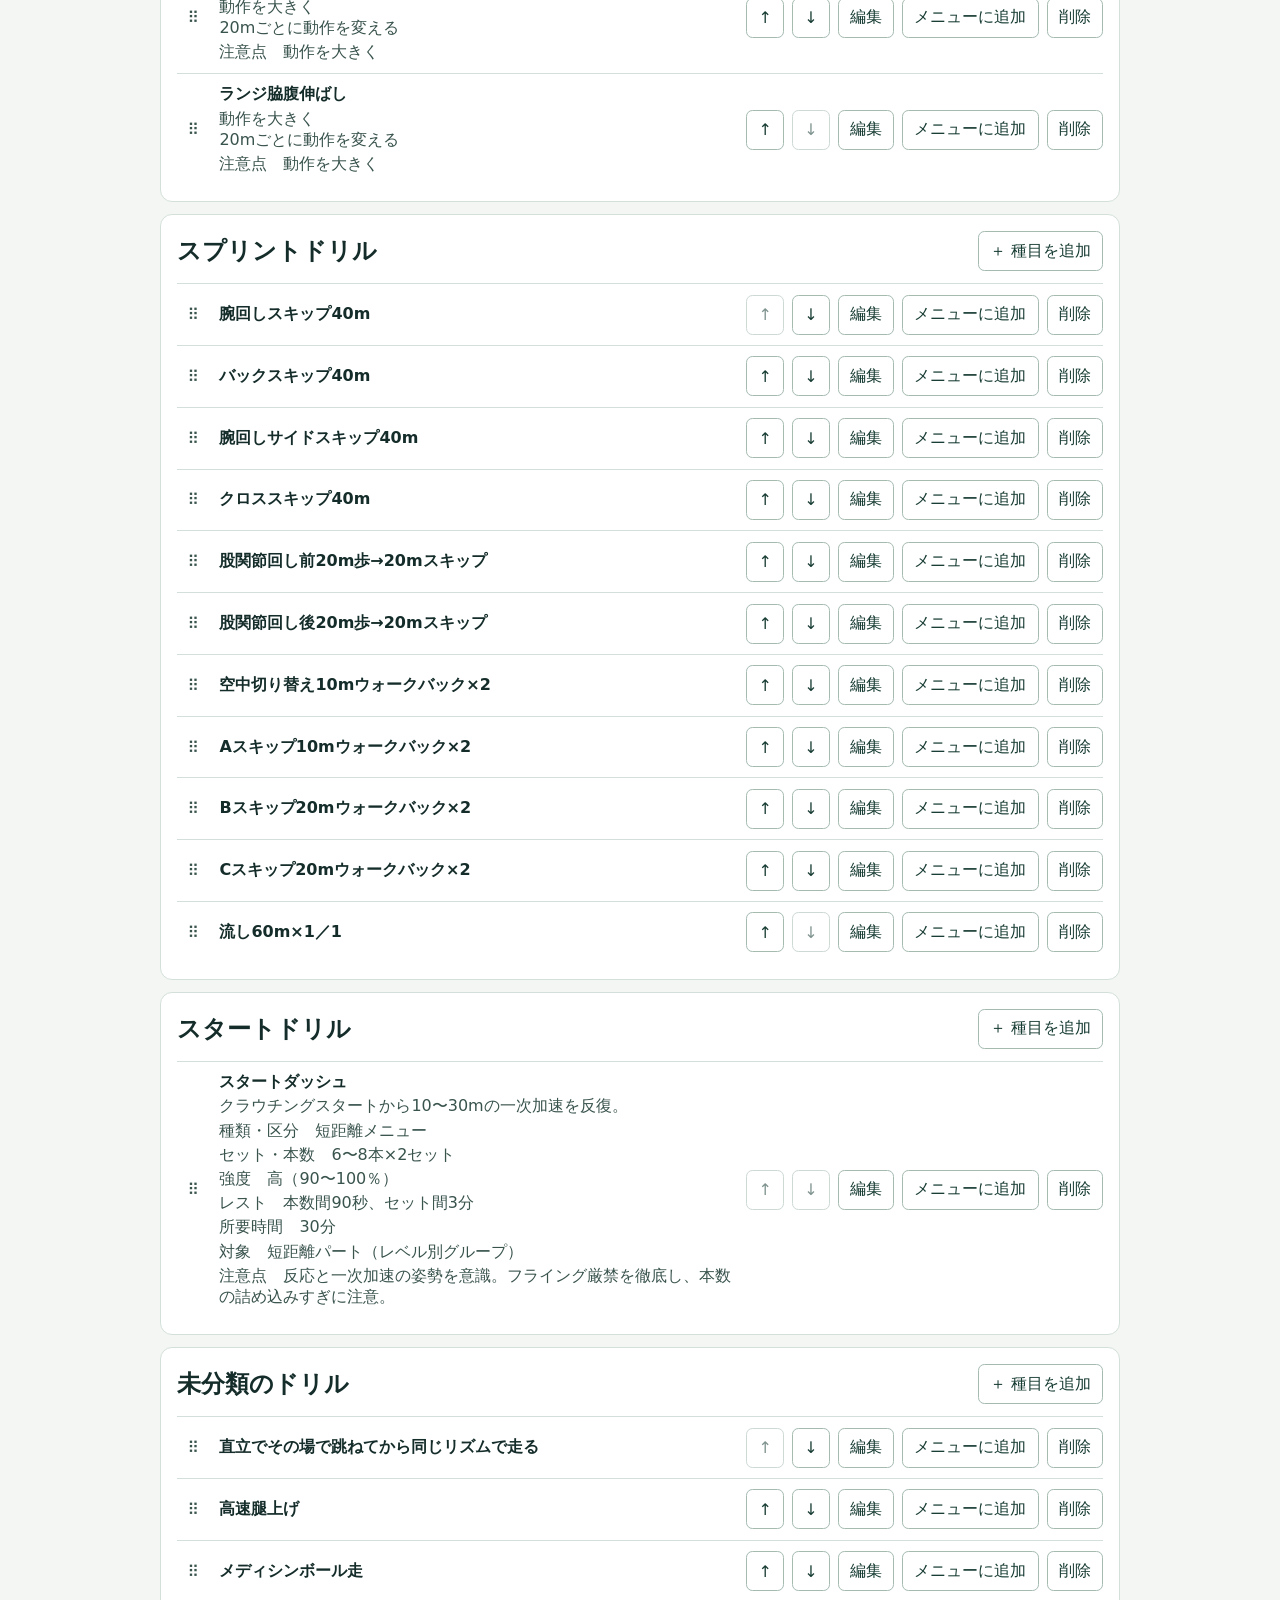
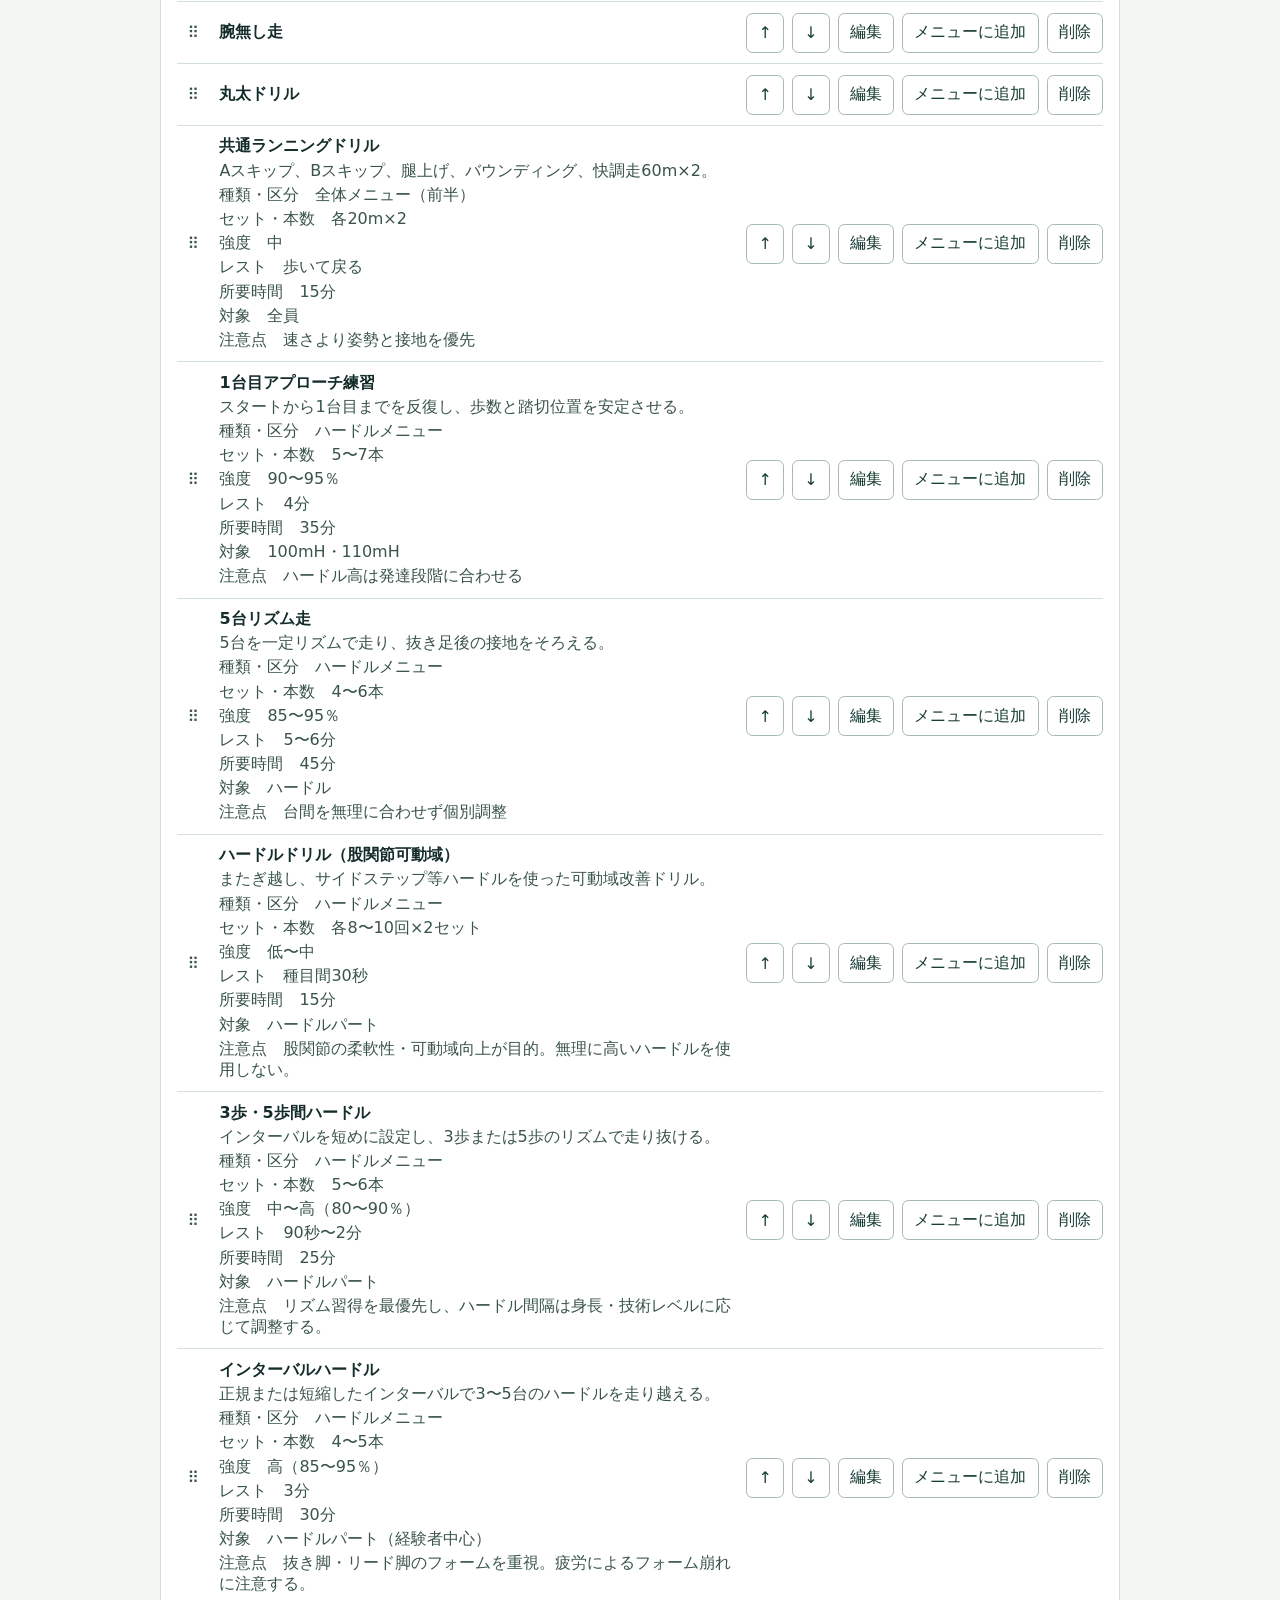
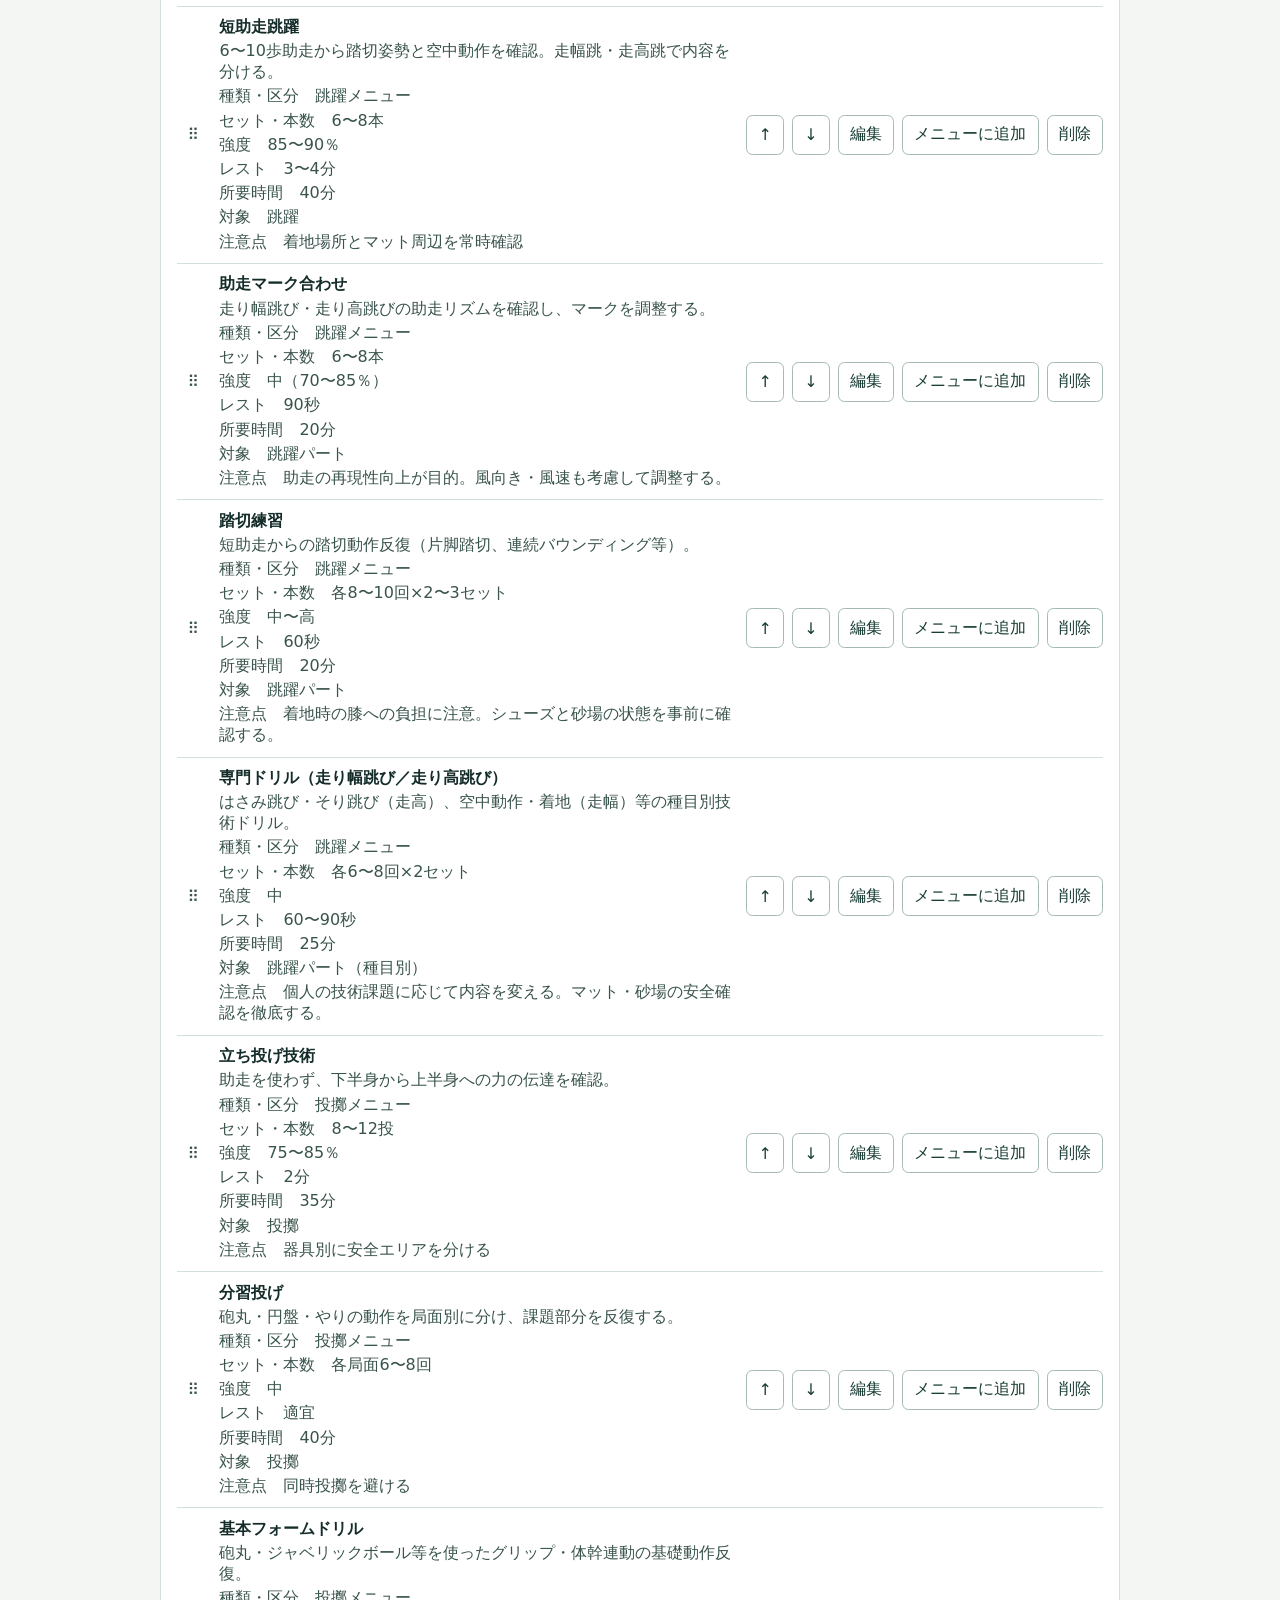
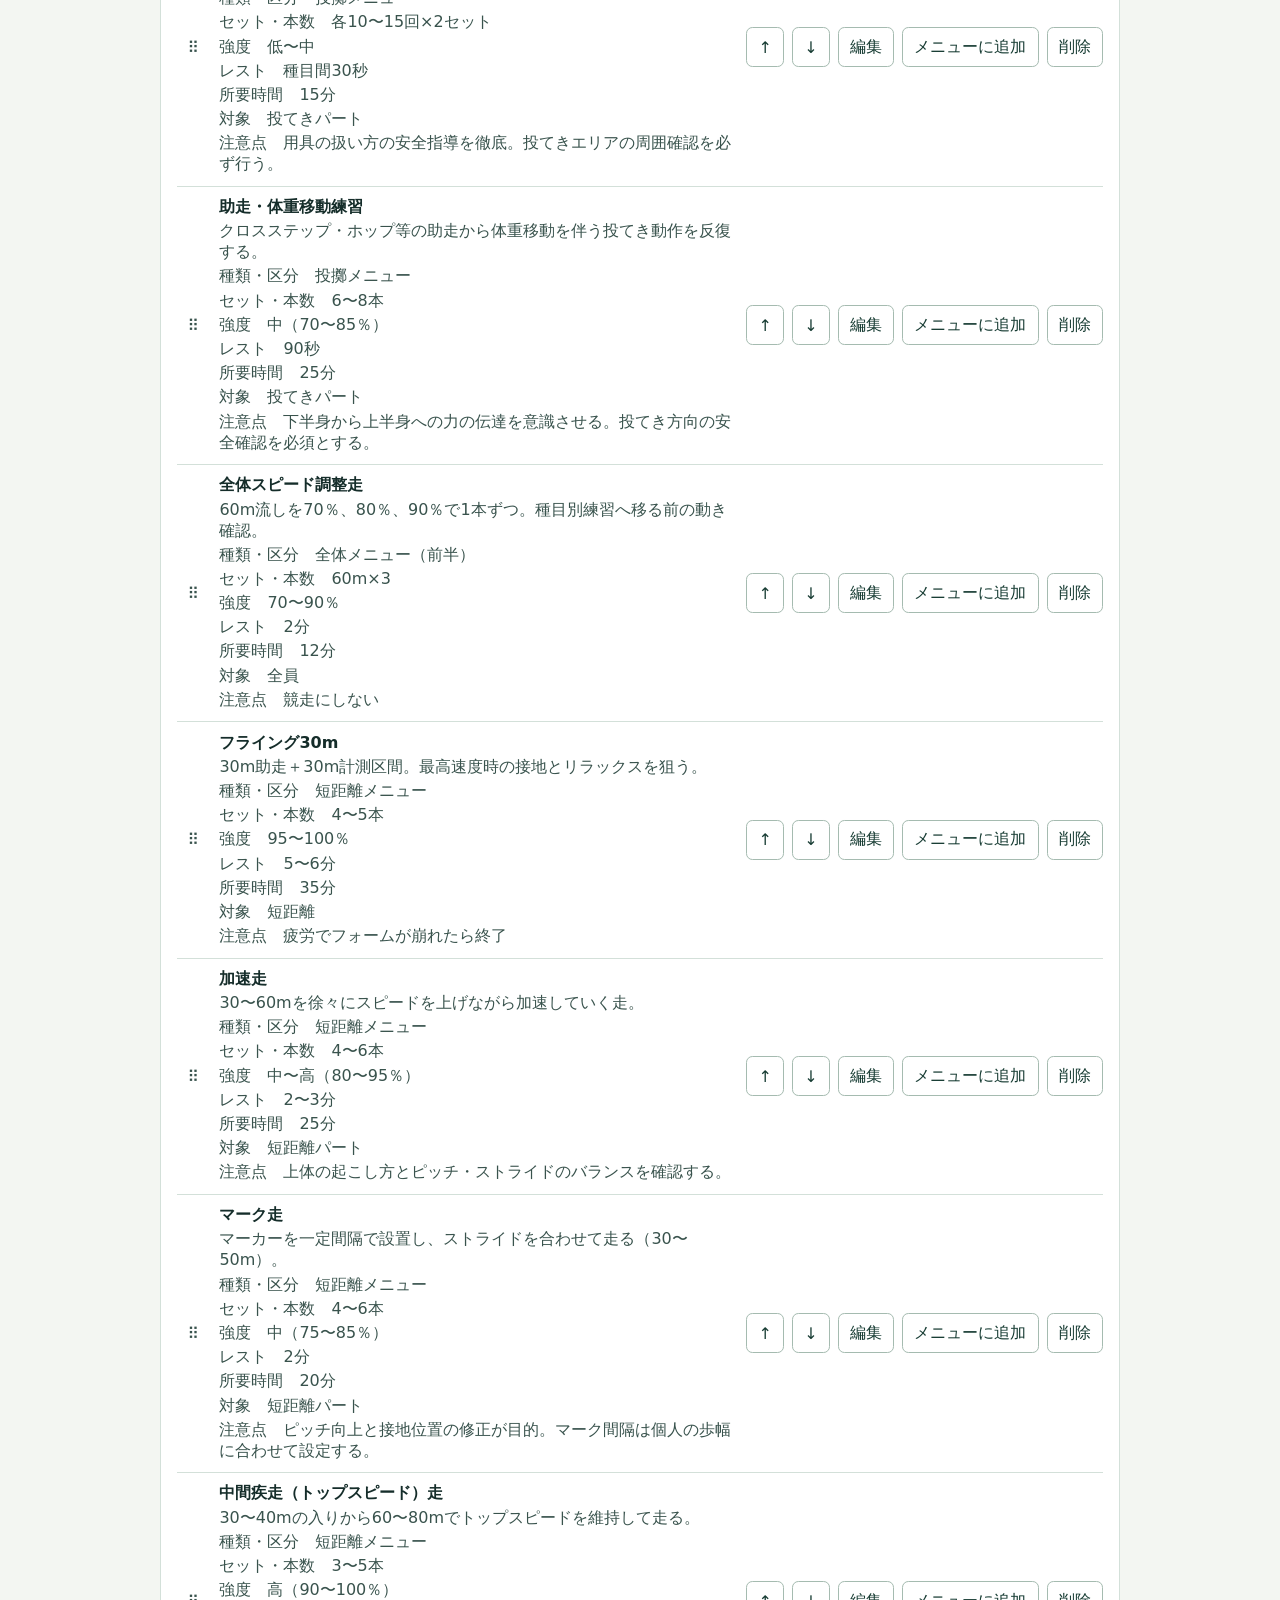
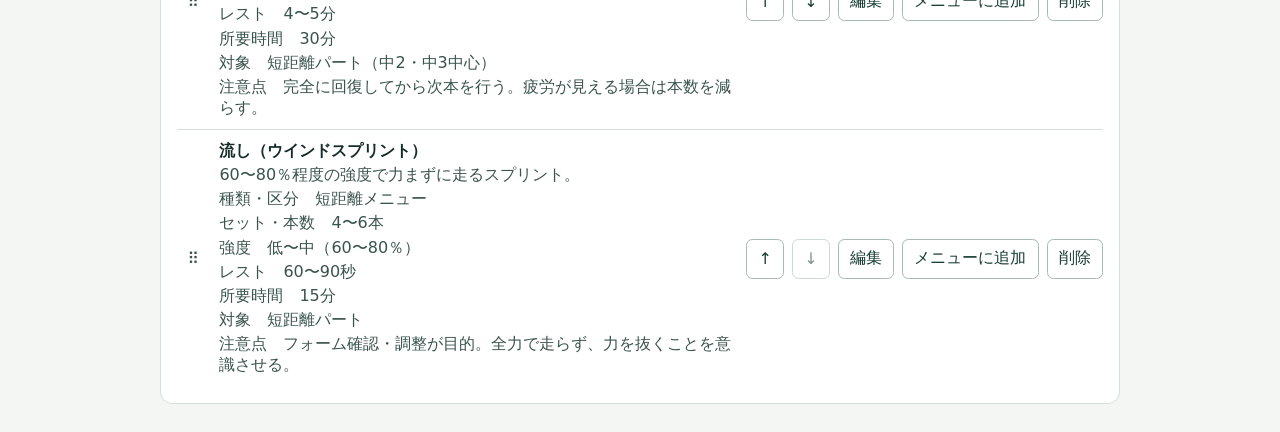
==== commit 9d443b0f: "Add one-click transfer to the practice menu" ====
--- a/drills/index.html
+++ b/drills/index.html
@@ -518,7 +518,17 @@
           document.getElementById("remove-description").textContent = "「" + name + "」を削除しますか？";
           removeDialog.showModal();
         }, name + "を削除");
-        actions.append(up, down, edit, remove);
+        const addToMenu = button("メニューに追加", () => {
+          const { name, notes, sets, intensity, rest, duration, target, caution } = item;
+          const menu = { name, detail: notes, sets, intensity, rest, duration, target, caution };
+          try {
+            sessionStorage.setItem("hamawakiac.pendingDrillMenu", JSON.stringify(menu));
+            window.location.href = "../menu/#drill-import";
+          } catch {
+            status.textContent = "練習メニューに渡せませんでした。ブラウザーの保存設定を確認してください。";
+          }
+        }, name + "を練習メニューに追加");
+        actions.append(up, down, edit, addToMenu, remove);
         row.append(handle, description, actions);
         return row;
       }));
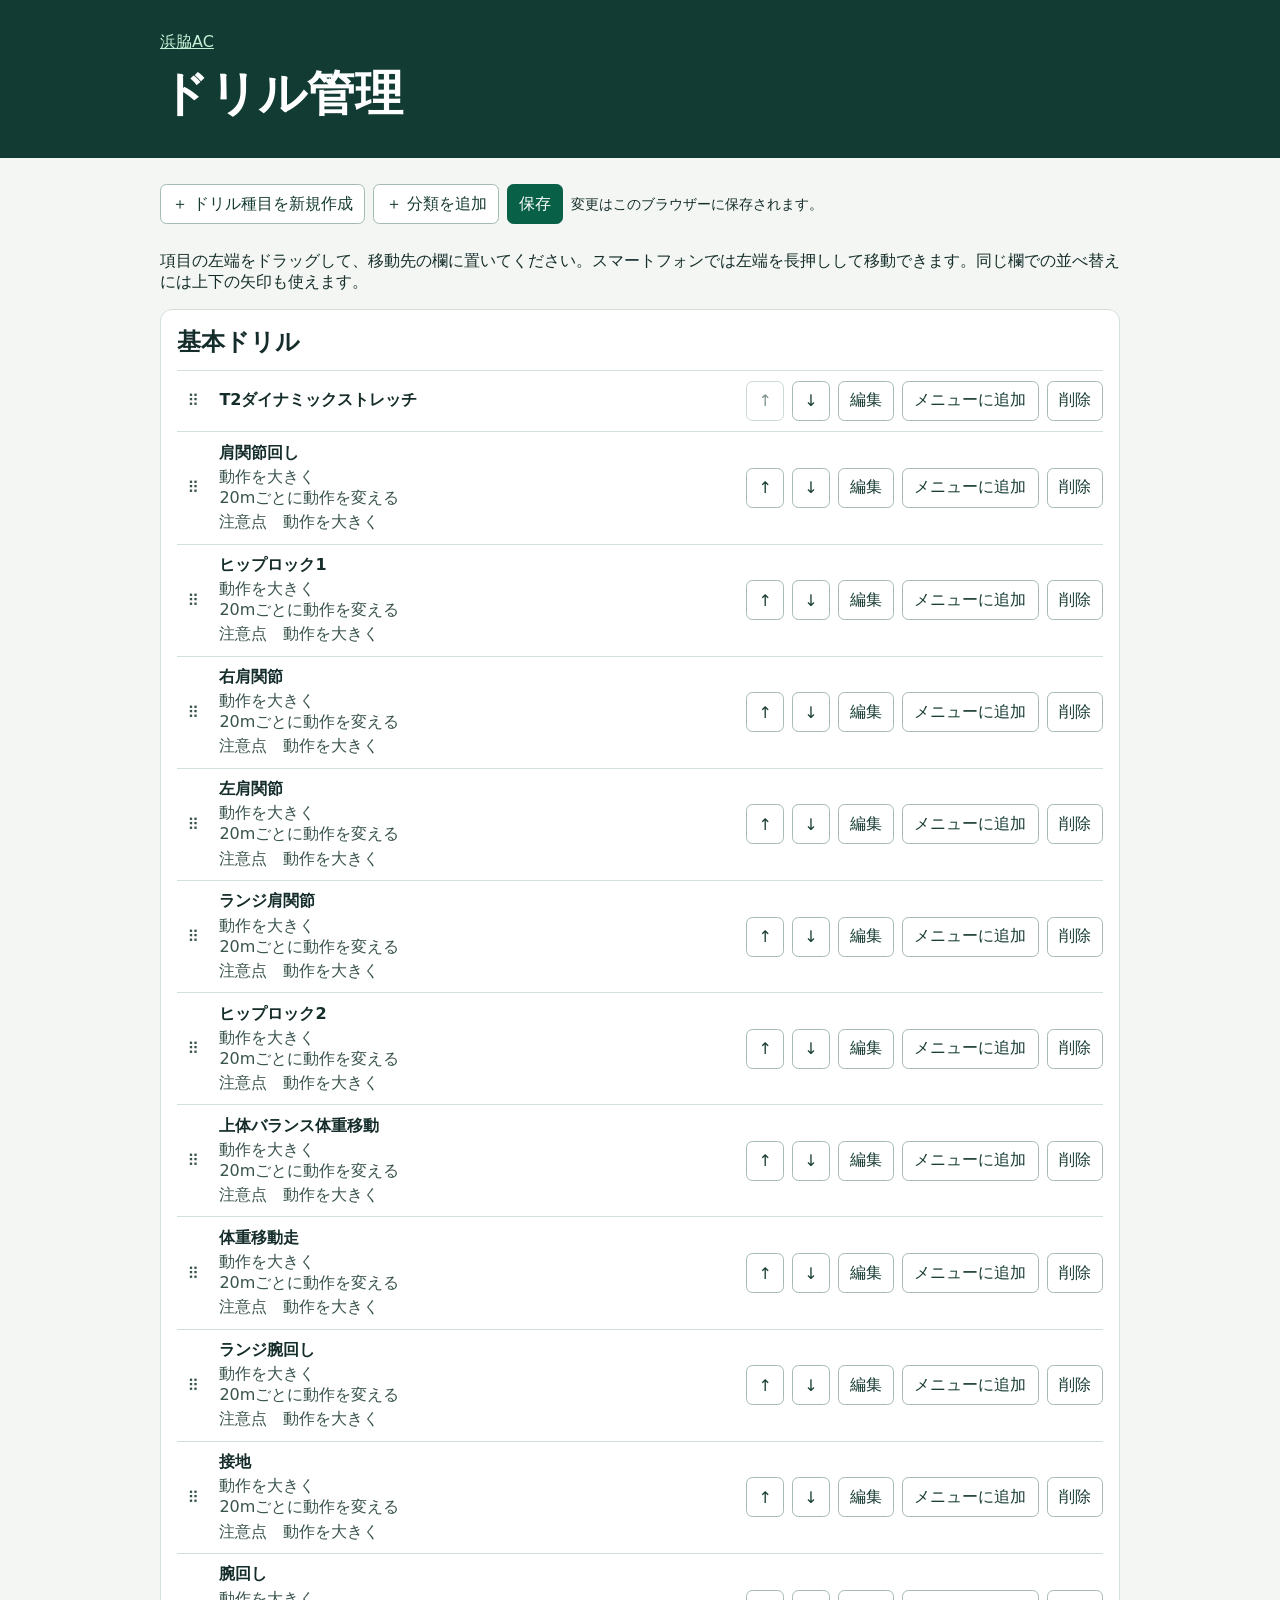
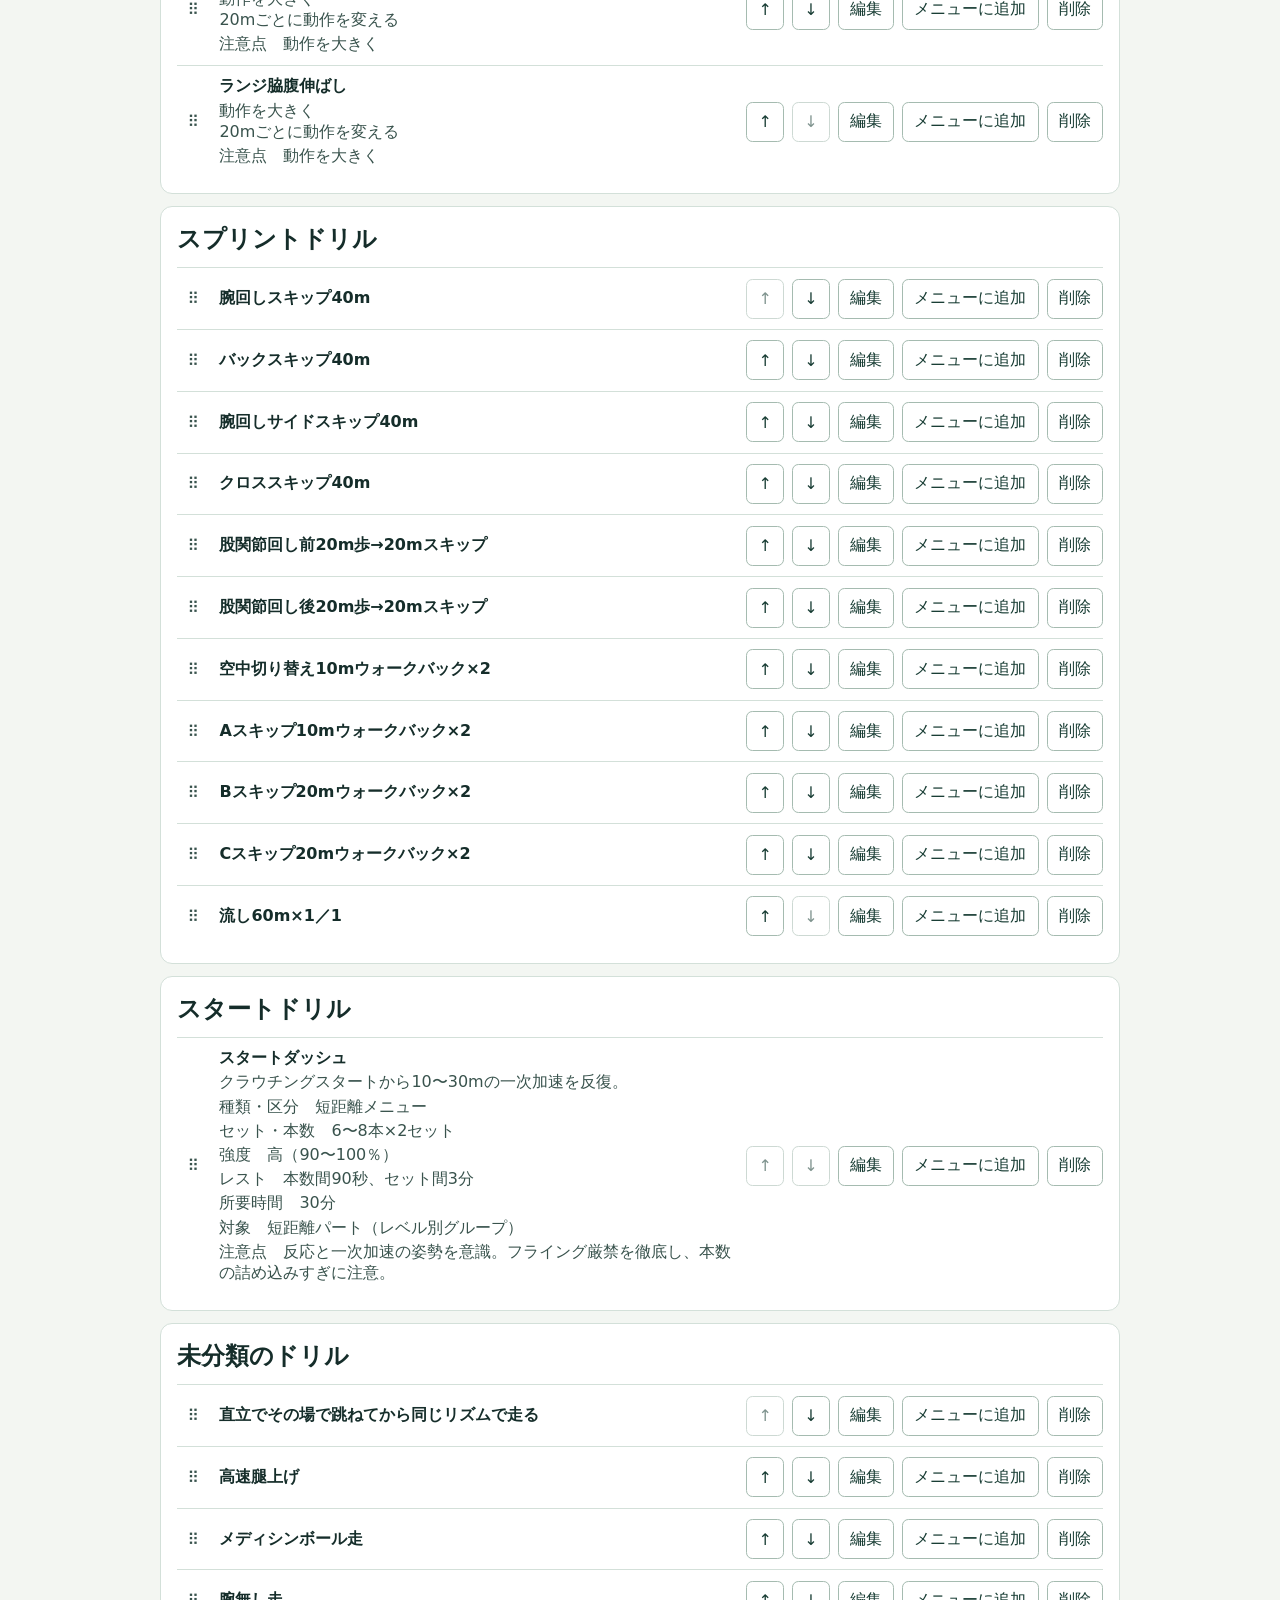
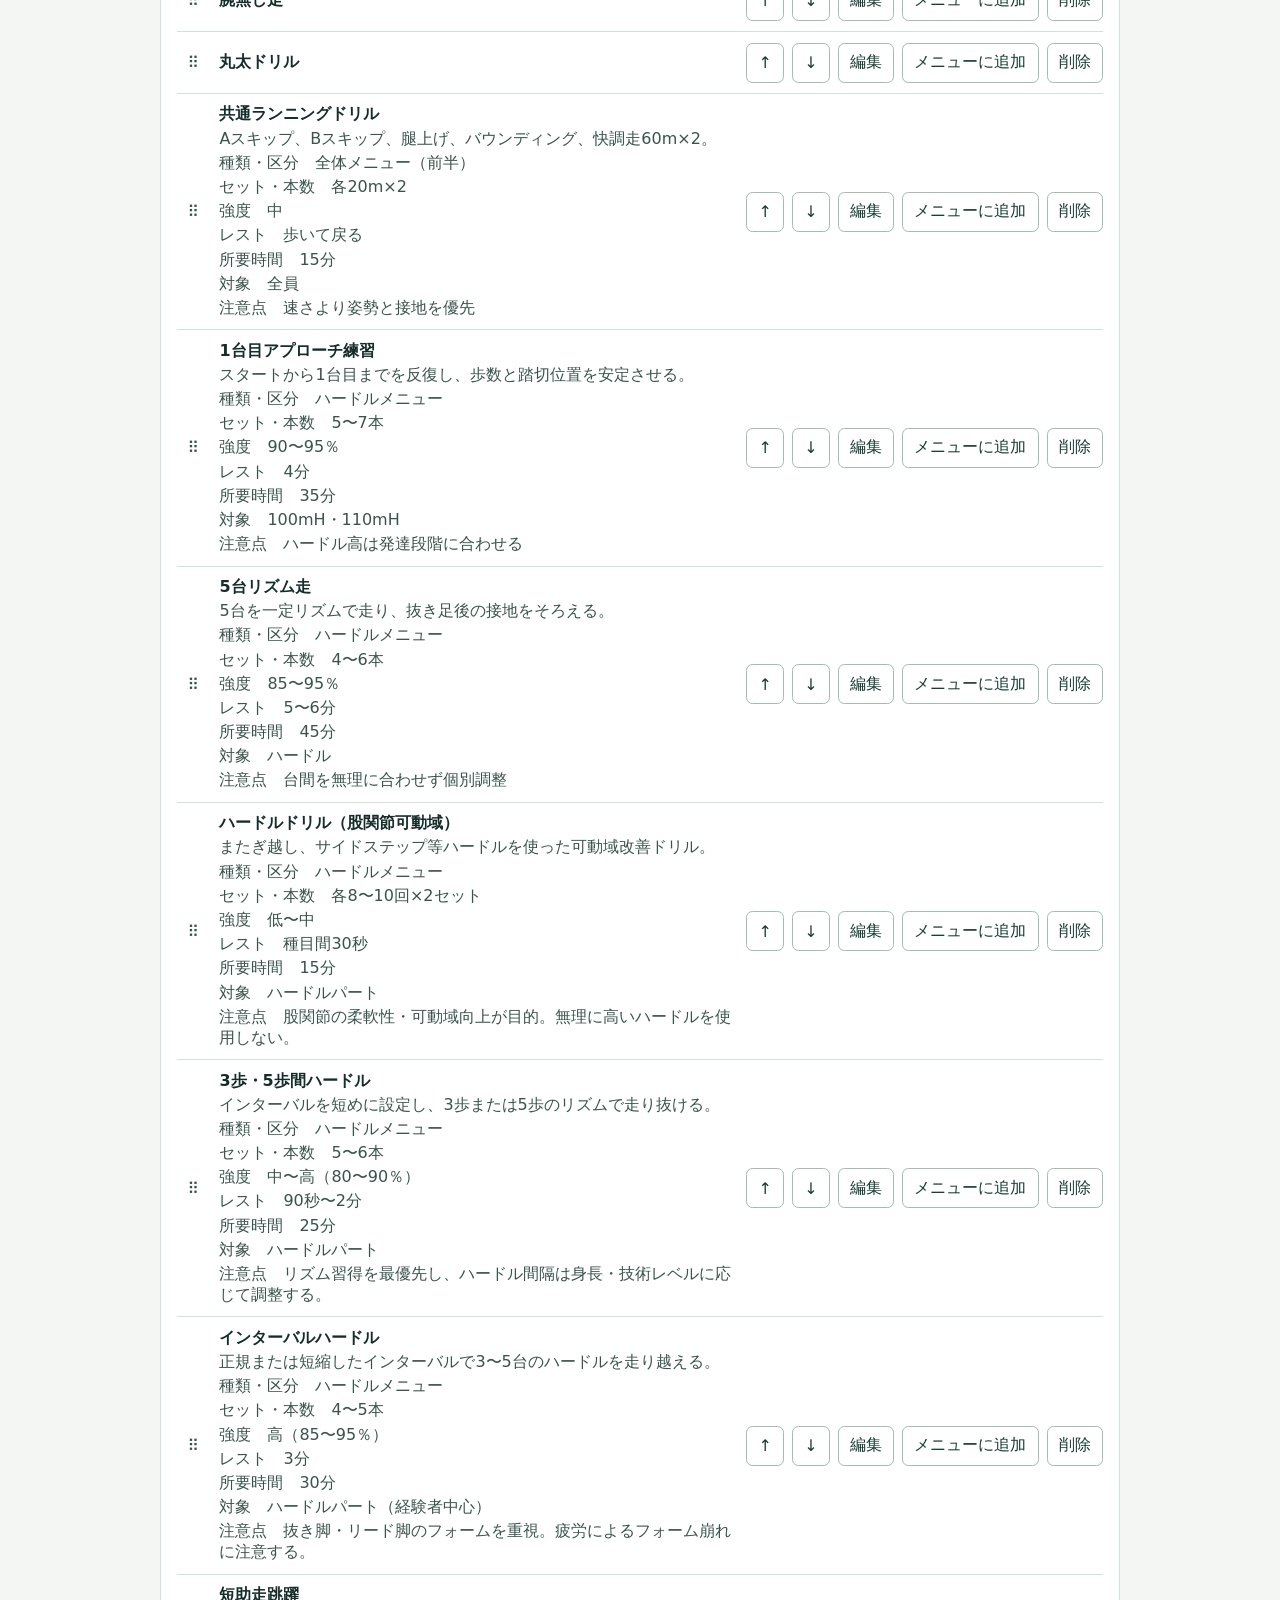
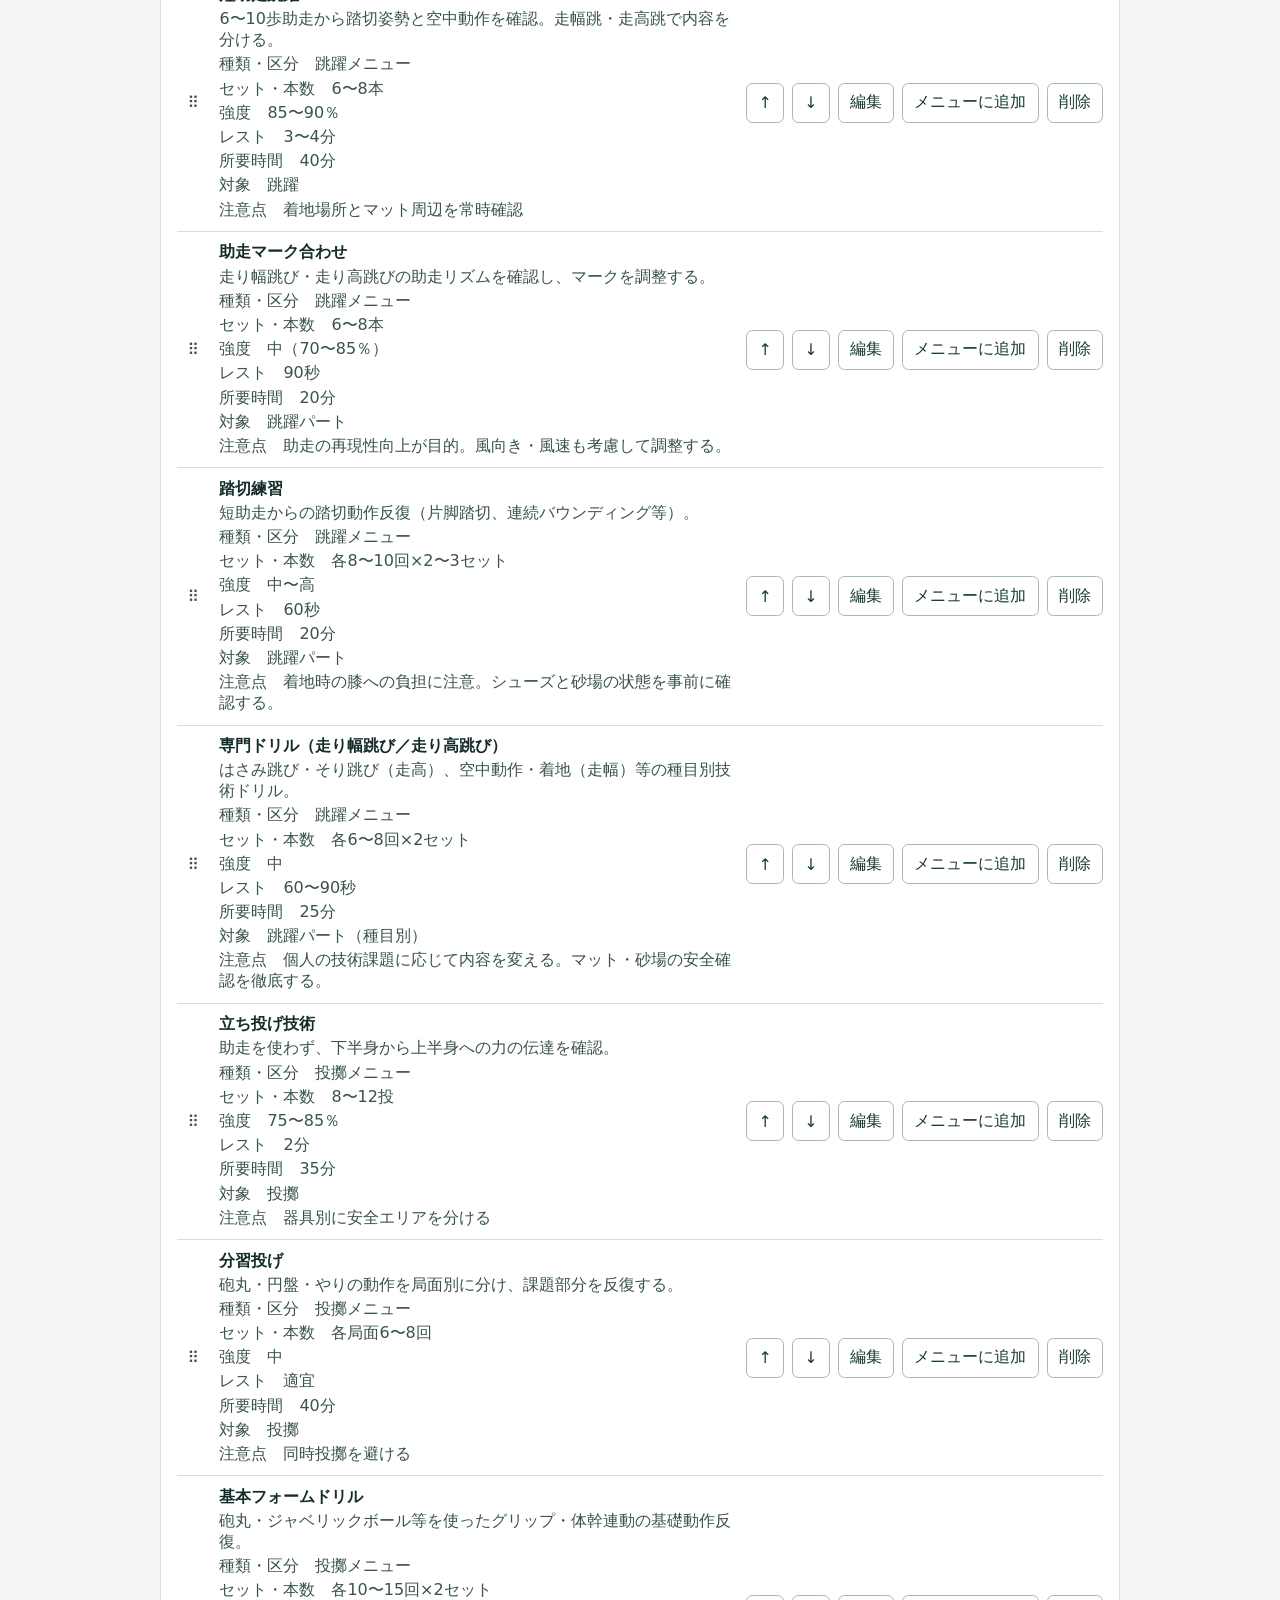
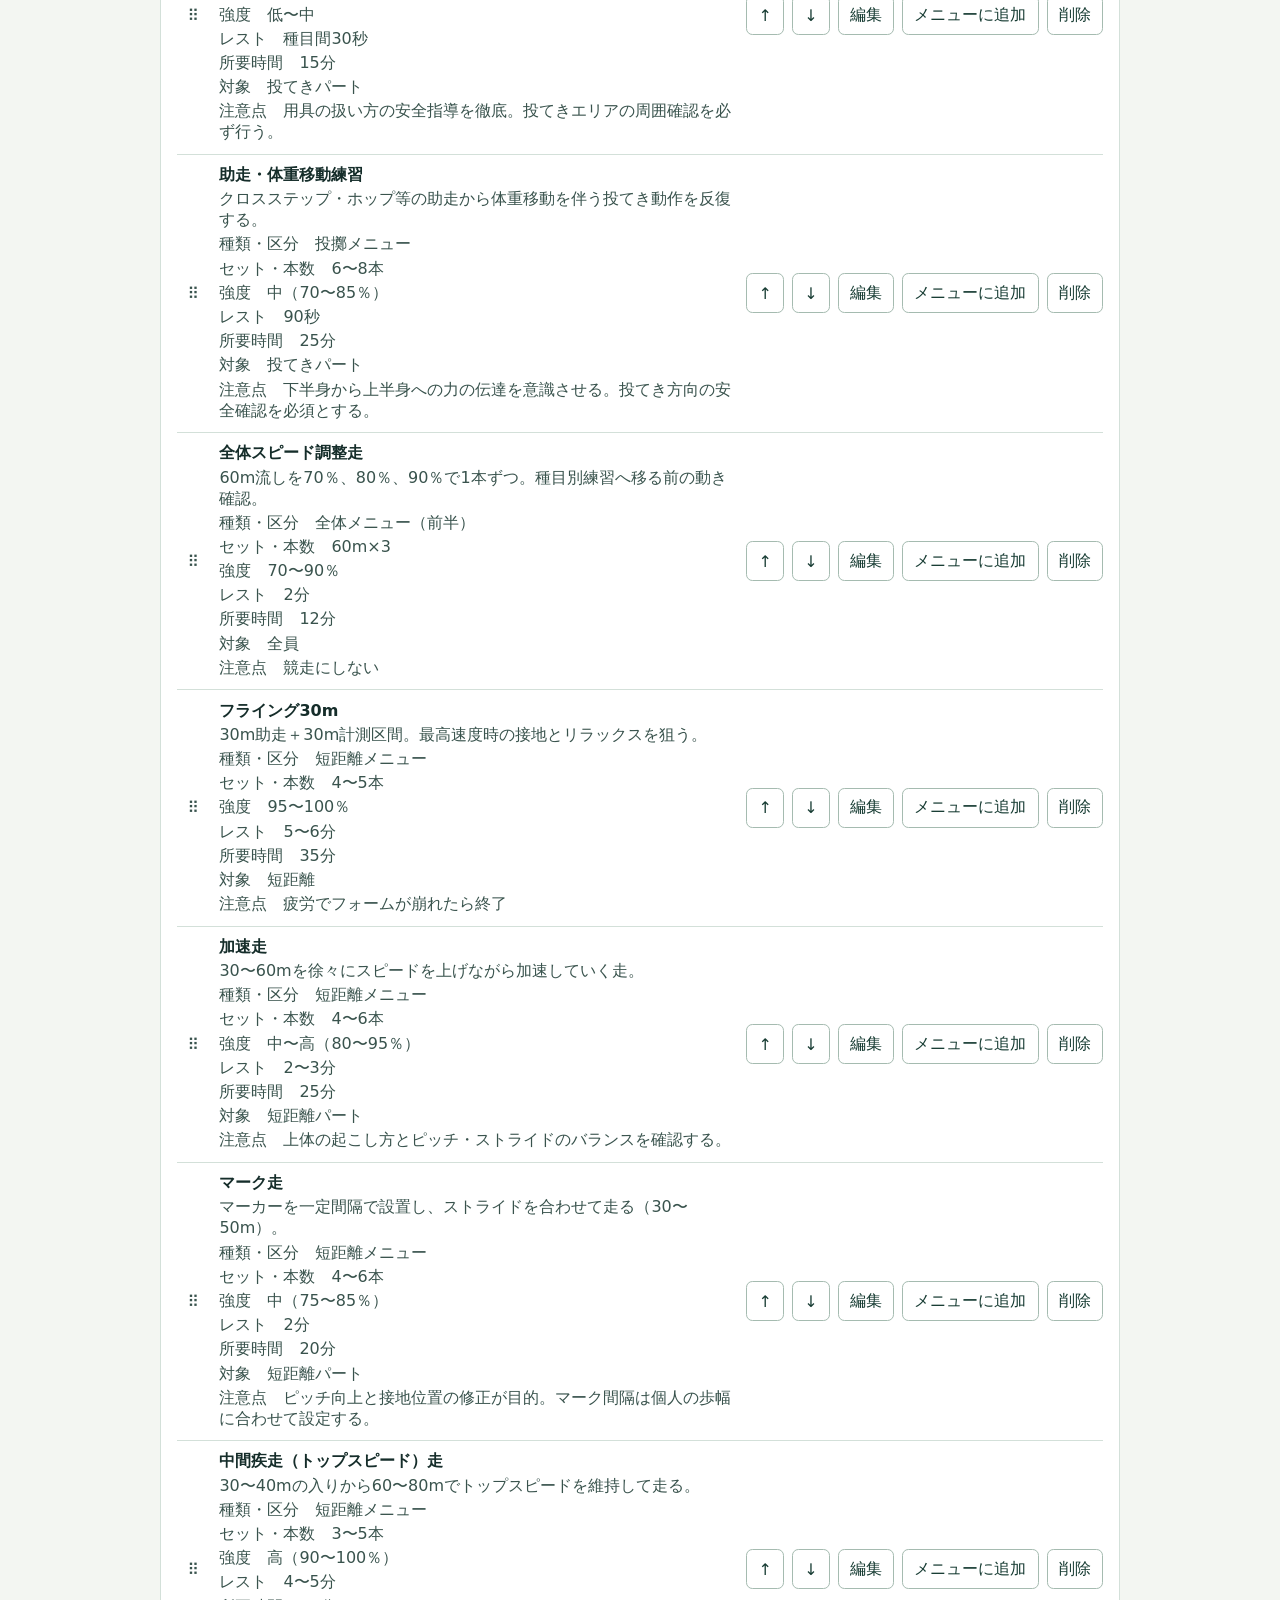
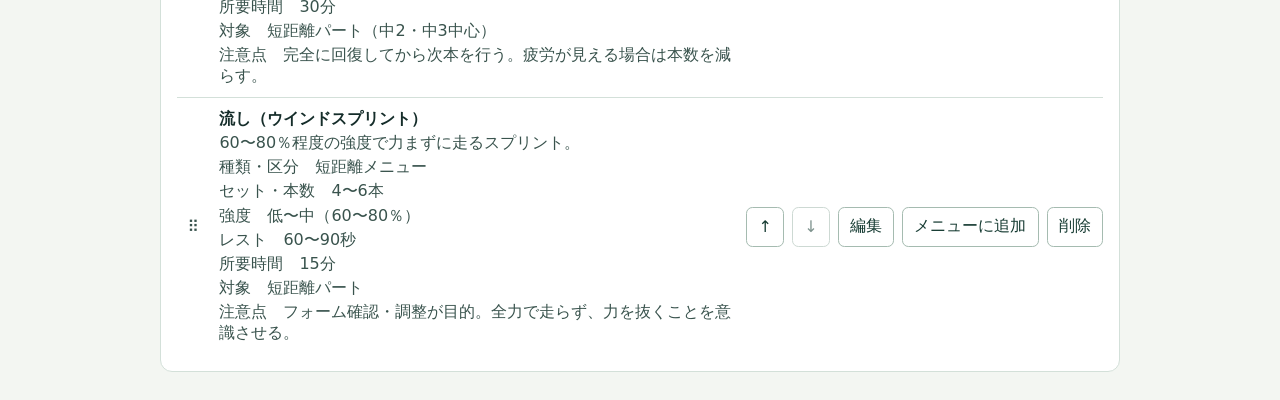
==== commit d41c9b39: "Use one drill add button with a group selector" ====
--- a/drills/index.html
+++ b/drills/index.html
@@ -29,7 +29,7 @@
     .empty { margin: .6rem 0 0; color: #39534d; }
     .handle { cursor: grab; min-width: 2rem; text-align: center; padding: .65rem .25rem; color: #39534d; touch-action: none; user-select: none; -webkit-touch-callout: none; }
     li.moving { background: #e4f4e9; }
-    button, input, textarea { font: inherit; }
+    button, input, textarea, select { font: inherit; }
     button { cursor: pointer; color: #173c33; background: white; border: 1px solid #a5bbb0; border-radius: .4rem; padding: .42rem .7rem; min-height: 2.5rem; }
     button:disabled { cursor: default; opacity: .55; }
     button.primary { color: #fff; background: #086146; border-color: #086146; }
@@ -39,7 +39,8 @@
     dialog::backdrop { background: #122b27a0; }
     dialog h2 { margin: 0 0 1rem; }
     label { display: block; margin-bottom: .9rem; }
-    input, textarea { display: block; width: 100%; padding: .5rem; border: 1px solid #8aada0; border-radius: .35rem; }
+    input, textarea, select { display: block; width: 100%; padding: .5rem; border: 1px solid #8aada0; border-radius: .35rem; }
+    #item-group-label[hidden] { display: none; }
     textarea { resize: vertical; }
     @media (max-width: 38rem) {
       li { grid-template-columns: auto minmax(0, 1fr); }
@@ -66,6 +67,7 @@
   <dialog id="editor" aria-labelledby="editor-title">
     <form id="edit-form">
       <h2 id="editor-title"></h2>
+      <label id="item-group-label" hidden>登録先の分類<select id="item-group"></select></label>
       <label>ドリル種目名<input id="item-name" required maxlength="120" autofocus></label>
       <label>ドリルの説明<textarea id="item-notes" rows="5" maxlength="2000" placeholder="やり方、距離・回数、意識するポイントなど"></textarea></label>
       <label>種類・区分<textarea id="item-category" rows="1"></textarea></label>
@@ -364,10 +366,24 @@
       status.textContent = "未保存の変更があります。";
     }
 
+    const newDrillButton = document.getElementById("new-drill");
+    const itemGroup = document.getElementById("item-group");
+    const itemGroupLabel = document.getElementById("item-group-label");
+
     function openEditor(group, index) {
+      const adding = index === undefined;
+      itemGroupLabel.hidden = !adding;
+      if (adding) {
+        itemGroup.replaceChildren(...groups.map(({ id, title }) => {
+          const option = element("option", title);
+          option.value = id;
+          return option;
+        }));
+        itemGroup.value = group.id;
+      }
       editTarget = { group, index };
       const item = items[group.id][index];
-      document.getElementById("editor-title").textContent = group.title + (item ? "の項目を編集" : "に項目を追加");
+      document.getElementById("editor-title").textContent = item ? group.title + "の項目を編集" : "ドリル種目を追加";
       nameField.value = item?.name ?? "";
       notesField.value = item?.notes ?? "";
       for (const [key, input] of detailInputs) input.value = item?.[key] ?? "";
@@ -542,13 +558,13 @@
       title.id = "heading-" + group.id;
       section.setAttribute("aria-labelledby", title.id);
       const heading = element("div", "", "section-title");
-      const add = button("＋ 種目を追加", () => openEditor(group), group.title + "に追加");
-      heading.append(title, add);
+      title.tabIndex = -1;
+      heading.append(title);
       const list = element("ol");
       const empty = element("p", "登録された項目はありません。", "empty");
       section.append(heading);
       section.append(list, empty);
-      sections.set(group.id, { group, list, empty, add });
+      sections.set(group.id, { group, list, empty, title });
       container.append(section);
       renderList(group);
     }
@@ -580,7 +596,7 @@
       renderGroup(group);
       groupEditor.close();
       markChanged();
-      sections.get(group.id).add.focus();
+      sections.get(group.id).title.focus();
     });
 
     container.addEventListener("dragover", event => {
@@ -604,7 +620,7 @@
       move(group, index, target.index, undefined, target.group);
     });
 
-    document.getElementById("new-drill").addEventListener("click", () => openEditor(groups.find(group => group.id === "unclassified")));
+    newDrillButton.addEventListener("click", () => openEditor(groups.find(group => group.id === "unclassified")));
 
     nameField.addEventListener("input", () => nameField.setCustomValidity(""));
     document.getElementById("cancel-edit").addEventListener("click", () => editor.close());
@@ -616,7 +632,8 @@
         nameField.reportValidity();
         return;
       }
-      const { group, index } = editTarget;
+      const { index } = editTarget;
+      const group = index === undefined ? groups.find(({ id }) => id === itemGroup.value) : editTarget.group;
       const target = index ?? items[group.id].length;
       const details = Object.fromEntries(detailInputs.map(([key, input]) => [key, input.value]));
       items[group.id][target] = { ...items[group.id][target], ...details, name, notes: notesField.value };
@@ -631,7 +648,7 @@
       items[group.id].splice(index, 1);
       markChanged();
       renderList(group);
-      sections.get(group.id).add.focus();
+      sections.get(group.id).title.focus();
     });
 
     save.addEventListener("click", () => {
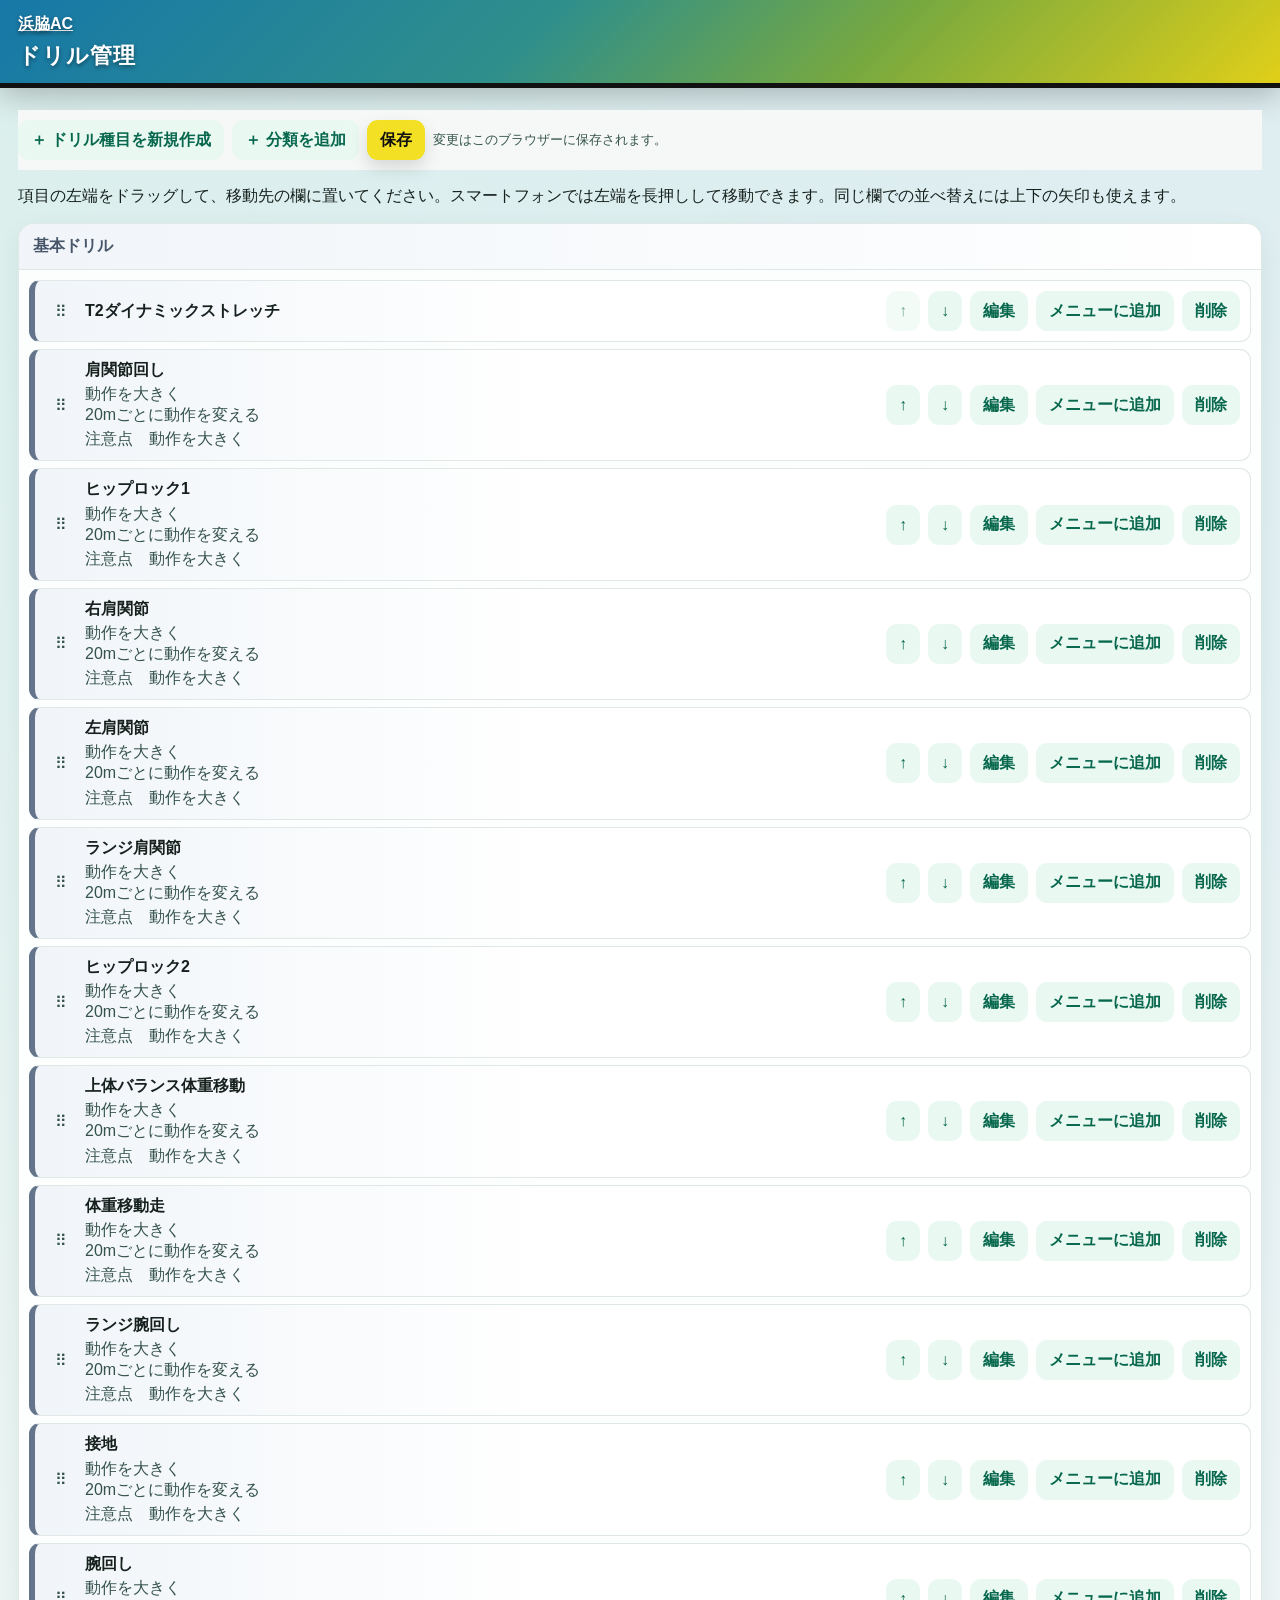
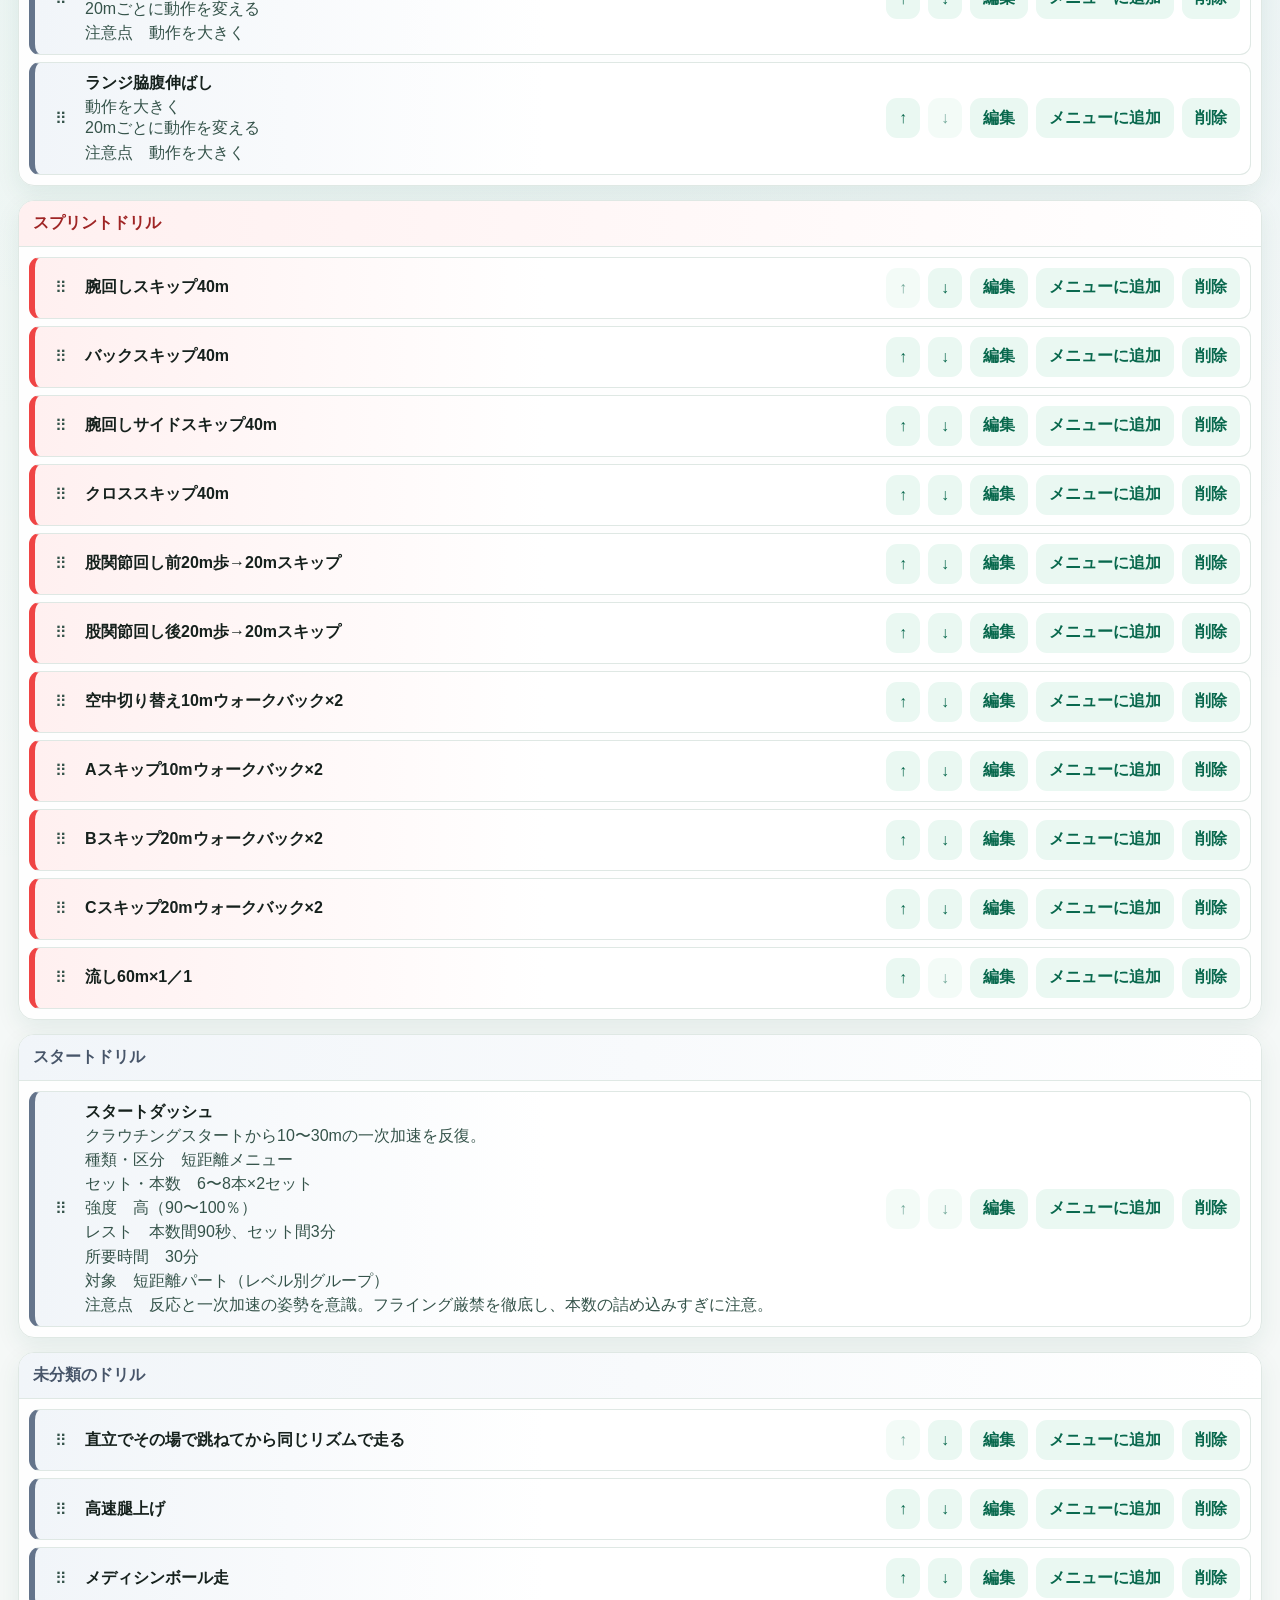
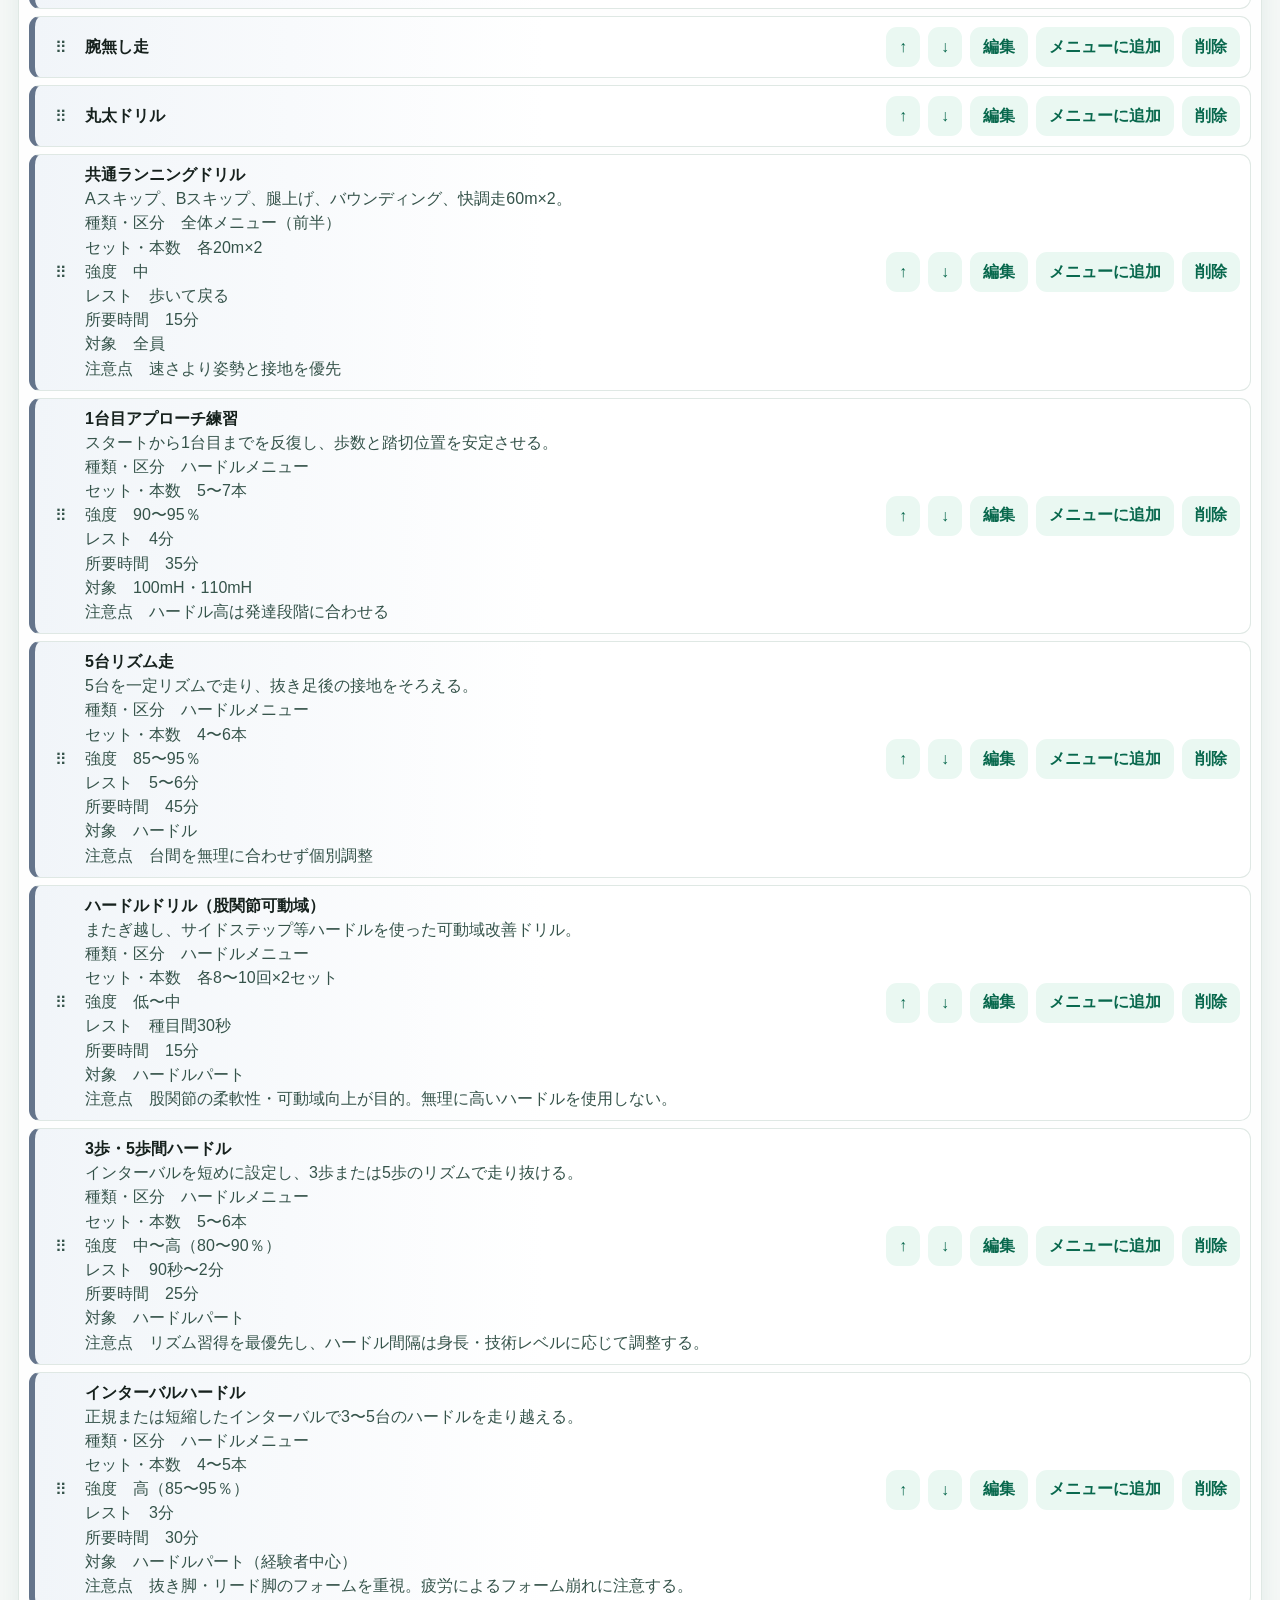
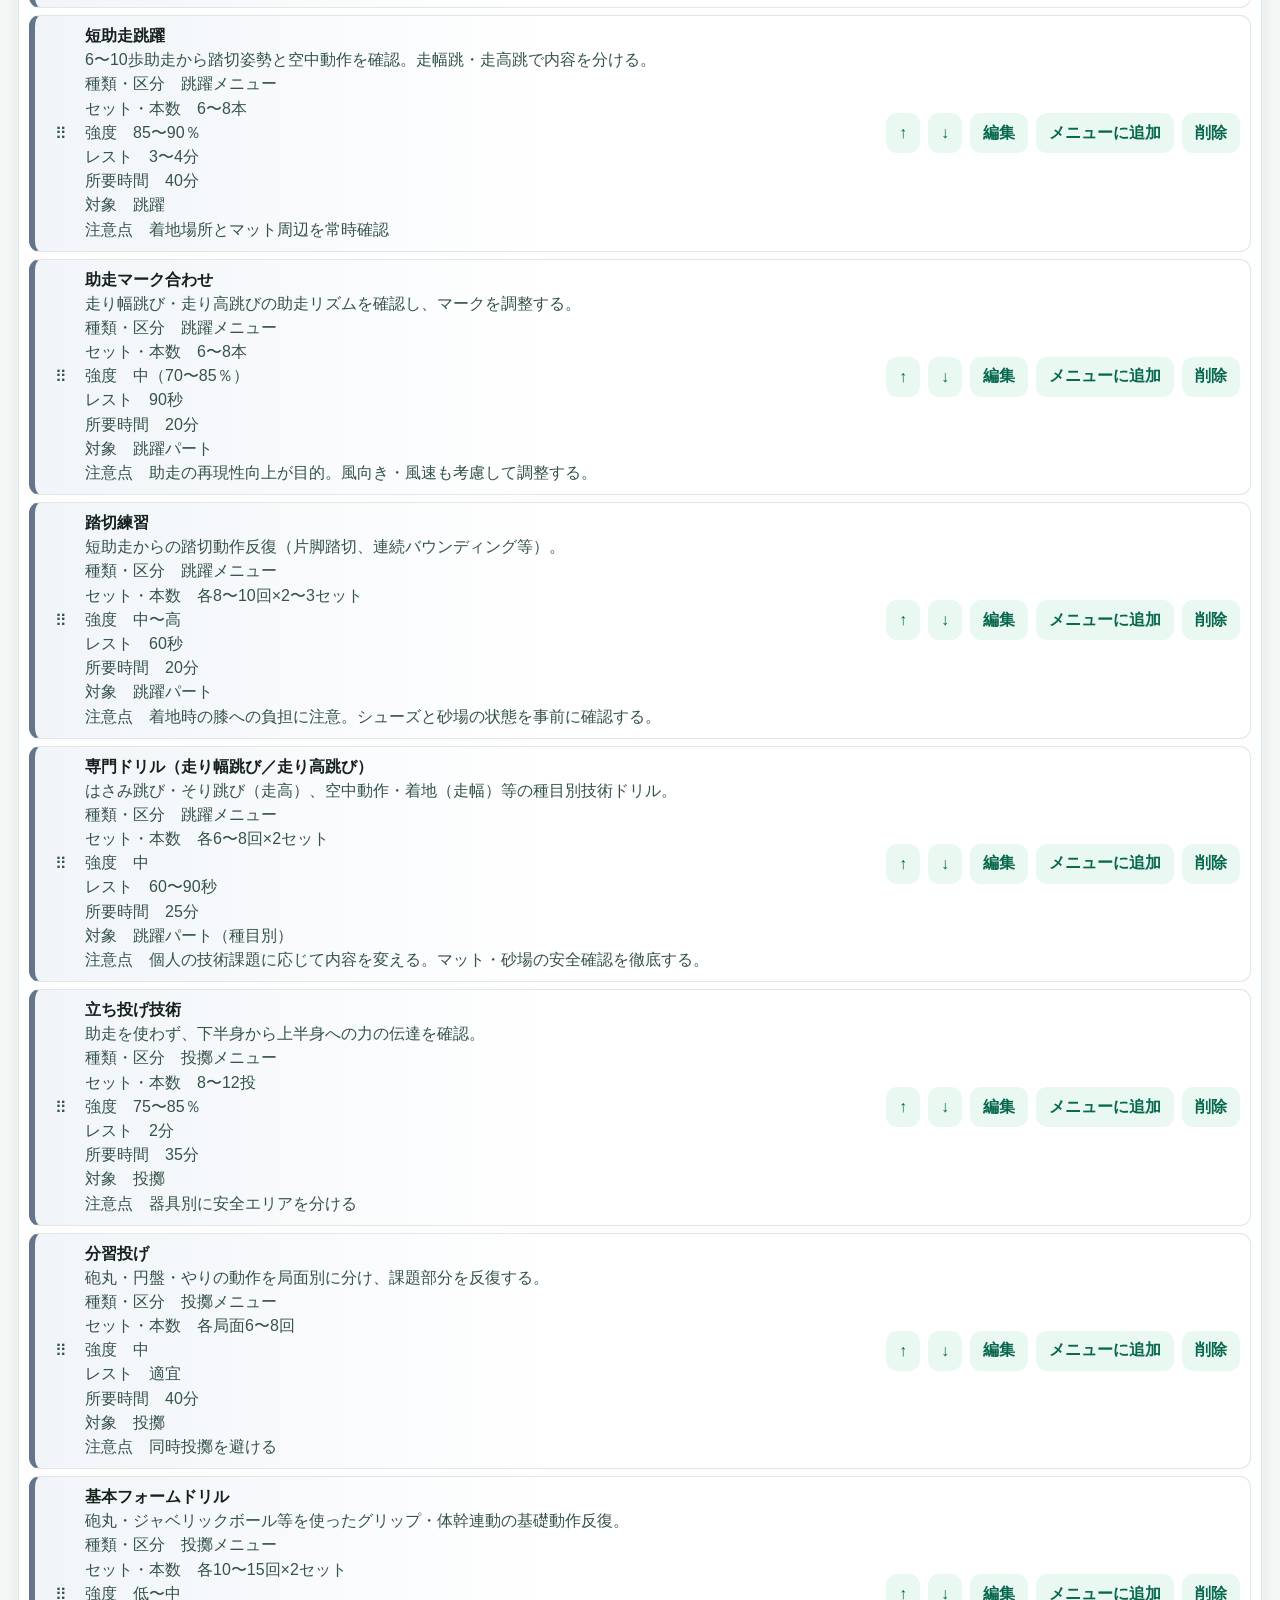
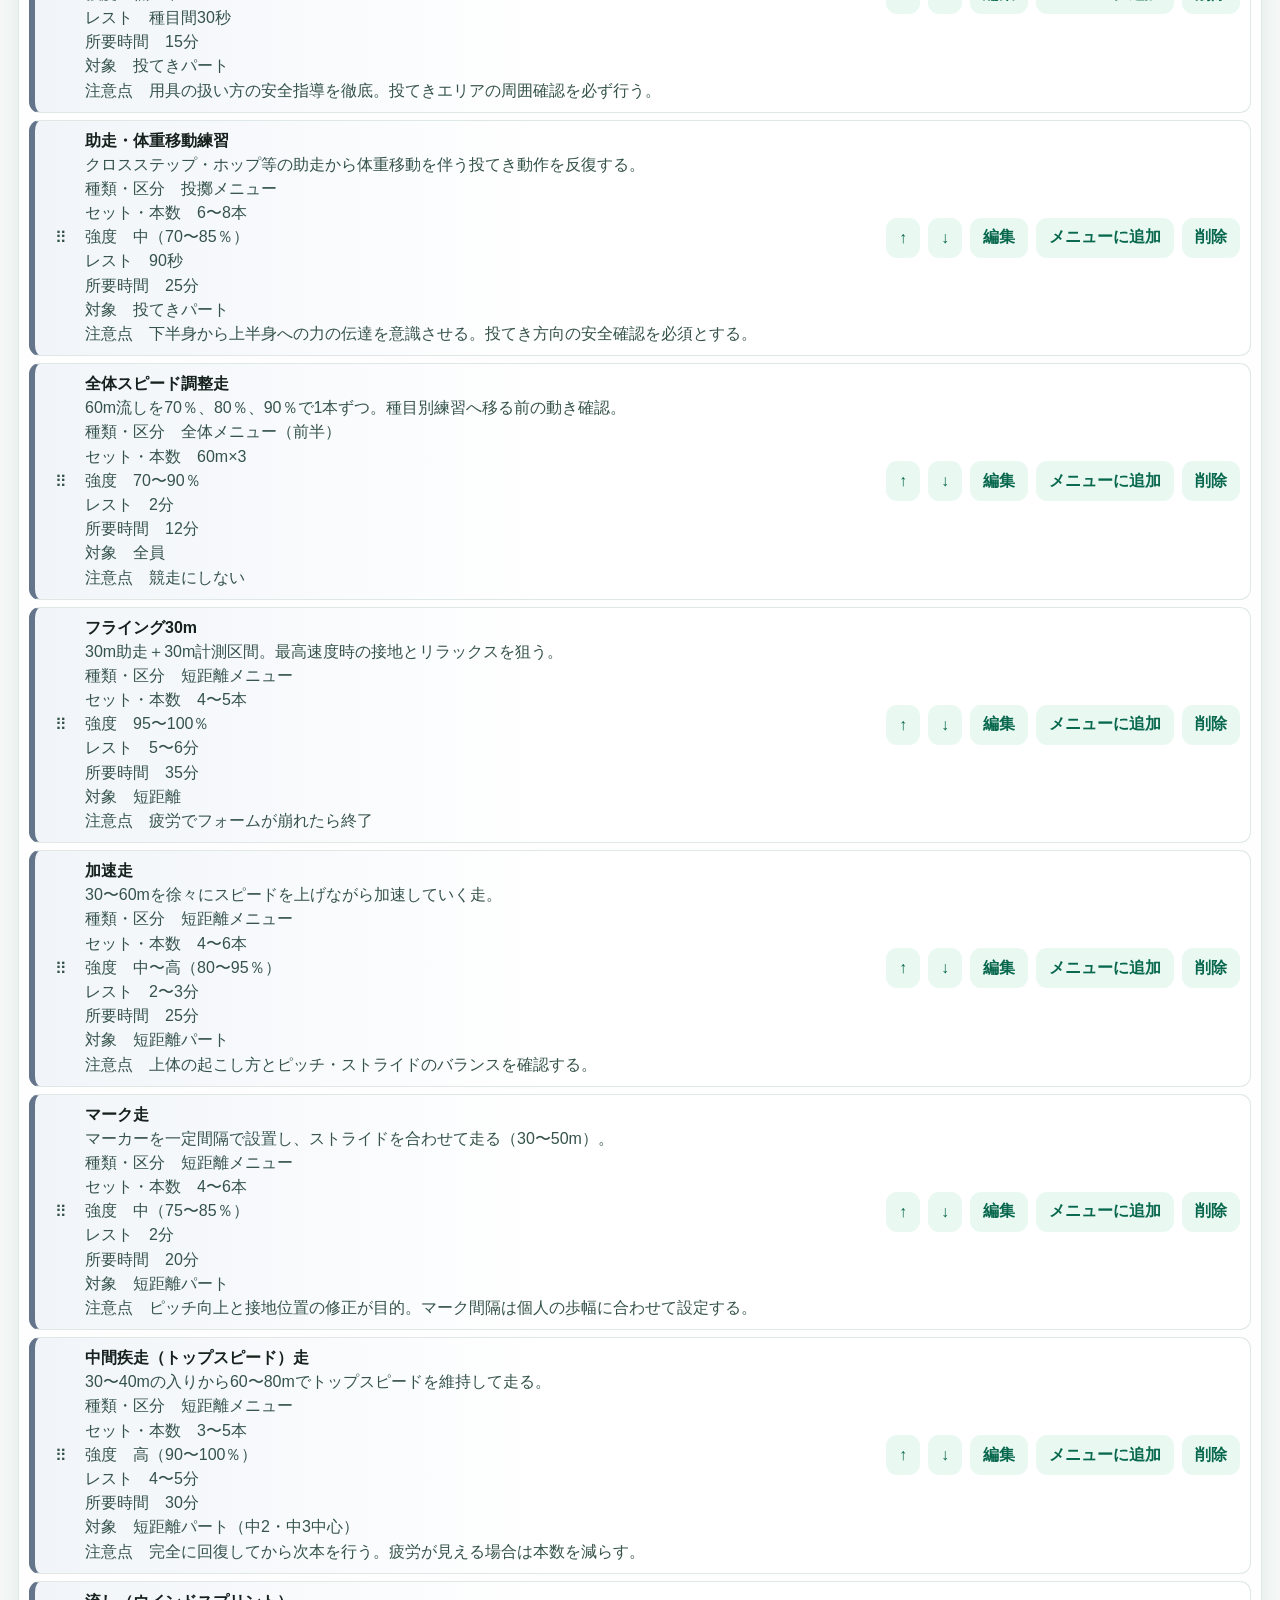
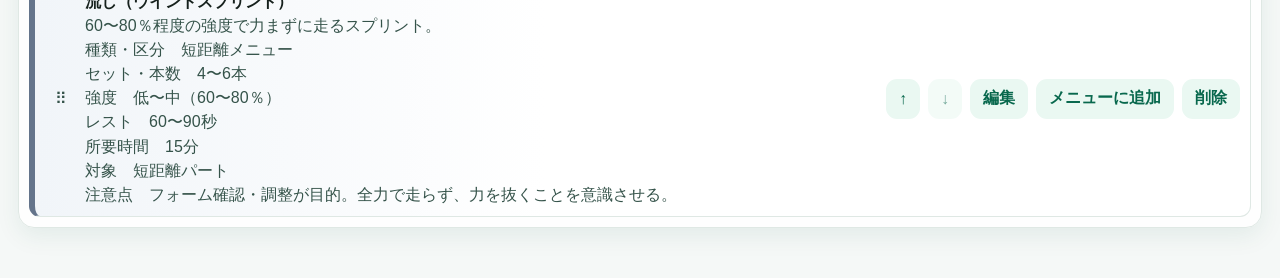
==== commit dce95ee2: "Match drill manager styling to the Hamawaki practice menu" ====
--- a/drills/index.html
+++ b/drills/index.html
@@ -3,47 +3,77 @@
 <head>
   <meta charset="utf-8">
   <meta name="viewport" content="width=device-width, initial-scale=1">
+  <link rel="icon" href="../menu/favicon.ico?v=20260801">
   <title>ドリル管理 | 浜脇AC</title>
   <style>
-    :root { color-scheme: light; font-family: "Atkinson Hyperlegible Next", system-ui, sans-serif; color: #152d2a; background: #f3f6f2; }
+    :root {
+      color-scheme: light;
+      --accent: #1d8fbf;
+      --bg: #f5f8f7;
+      --text: #16211d;
+      --muted: #35534a;
+      --line: #dfe8e4;
+      --panel: rgba(255,255,255,.92);
+      --shadow: 0 8px 24px rgba(15,83,64,.08);
+    }
     * { box-sizing: border-box; }
-    body { margin: 0; }
-    header { background: #123b33; color: white; padding: 2rem max(1rem, calc((100% - 60rem) / 2)); }
-    header a { color: #c7f0d7; }
-    h1 { margin: .55rem 0 0; font-size: clamp(1.9rem, 5vw, 3rem); }
-    main { max-width: 62rem; margin: auto; padding: 1rem; }
-    h2 { margin-top: 1.6rem; }
-    .section-title h2, h3, ol { margin: 0; }
-    .toolbar, .section-title, .actions { display: flex; align-items: center; gap: .5rem; flex-wrap: wrap; }
-    .toolbar { position: sticky; top: 0; z-index: 1; background: #f3f6f2; padding: .65rem 0; }
-    .toolbar p { margin: 0; font-size: .9rem; }
-    .section-title { justify-content: space-between; }
-    section { background: #fff; border: 1px solid #d3e0d9; border-radius: .75rem; padding: 1rem; margin-bottom: .75rem; }
-    ol { padding: 0; list-style: none; }
-    li { display: grid; grid-template-columns: auto minmax(0, 1fr) auto; align-items: center; gap: .65rem; padding: .65rem 0; border-top: 1px solid #d3e0d9; }
-    li:first-child { margin-top: .75rem; }
-    section.drop-target { outline: 3px solid #08724d; outline-offset: -3px; }
-    li.drop-target { box-shadow: inset 0 3px #08724d; }
+    body {
+      margin: 0;
+      font-family: -apple-system, BlinkMacSystemFont, "Segoe UI", "Noto Sans JP", sans-serif;
+      color: var(--text);
+      background: radial-gradient(circle at top left, rgba(16,185,129,.09), transparent 30%),
+        radial-gradient(circle at top right, rgba(59,130,246,.07), transparent 28%), var(--bg);
+    }
+    header {
+      background: linear-gradient(135deg,#1778a8 0%,#2f8f8b 42%,#78a93f 68%,#e0cf18 100%);
+      color: #fff;
+      padding: 14px max(18px, calc((100% - 1464px) / 2)) 12px;
+      border-bottom: 5px solid #111;
+      box-shadow: 0 8px 30px rgba(0,0,0,.24);
+    }
+    header a { color: inherit; font-weight: 800; text-shadow: 0 2px 4px rgba(0,0,0,.45); }
+    h1 { font-size: 22px; margin: 6px 0 0; font-weight: 900; letter-spacing: .04em; text-shadow: 0 2px 4px rgba(0,0,0,.45); }
+    main { max-width: 1500px; margin: auto; padding: 22px 18px 36px; }
+    .toolbar, .actions { display: flex; align-items: center; gap: 8px; flex-wrap: wrap; }
+    .toolbar { position: sticky; top: 0; z-index: 1; background: var(--bg); padding: 10px 0; }
+    .toolbar p { margin: 0; font-size: 13px; color: var(--muted); }
+    section { background: var(--panel); border: 1px solid var(--line); border-radius: 16px; margin-bottom: 14px; box-shadow: var(--shadow); }
+    .section-title { background: linear-gradient(90deg,#f1f5f9,#fff); border-radius: 15px 15px 0 0; border-bottom: 1px solid var(--line); padding: 12px 14px; }
+    .section-title h2 { margin: 0; font-size: 16px; color: #475569; }
+    section[data-group="sprint"] .section-title { background: linear-gradient(90deg,#fff0f0,#fff); }
+    section[data-group="sprint"] h2 { color: #9f2525; }
+    ol { margin: 0; padding: 10px; list-style: none; }
+    ol:empty { padding: 0; }
+    li {
+      display: grid; grid-template-columns: auto minmax(0,1fr) auto; align-items: center; gap: 8px;
+      border: 1px solid var(--line); border-left: 6px solid #64748b; border-radius: 11px;
+      background: linear-gradient(90deg,#f1f5f9,#fff 42%); padding: 10px;
+    }
+    li + li { margin-top: 7px; }
+    section[data-group="sprint"] li { border-left-color: #ef4444; background: linear-gradient(90deg,#fff0f0,#fff 42%); }
+    section.drop-target { outline: 3px solid var(--accent); outline-offset: -3px; }
+    li.drop-target { box-shadow: inset 0 3px var(--accent); }
     .item-name, .notes { overflow-wrap: anywhere; }
-    .notes { margin: .2rem 0 0; white-space: pre-wrap; color: #39534d; }
-    .empty { margin: .6rem 0 0; color: #39534d; }
-    .handle { cursor: grab; min-width: 2rem; text-align: center; padding: .65rem .25rem; color: #39534d; touch-action: none; user-select: none; -webkit-touch-callout: none; }
-    li.moving { background: #e4f4e9; }
+    .notes { margin: .2rem 0 0; white-space: pre-wrap; color: var(--muted); }
+    .empty { margin: 0; padding: 12px 14px; color: var(--muted); }
+    .handle { cursor: grab; min-width: 2rem; text-align: center; padding: .65rem .25rem; color: var(--muted); touch-action: none; user-select: none; -webkit-touch-callout: none; }
+    li.moving { background: #eef8fb; }
     button, input, textarea, select { font: inherit; }
-    button { cursor: pointer; color: #173c33; background: white; border: 1px solid #a5bbb0; border-radius: .4rem; padding: .42rem .7rem; min-height: 2.5rem; }
+    button { cursor: pointer; color: #08684d; background: #eaf8f2; border: 1px solid transparent; border-radius: 11px; padding: 8px 12px; min-height: 40px; font-weight: 800; }
+    button:hover:enabled { background: #dff5ec; }
     button:disabled { cursor: default; opacity: .55; }
-    button.primary { color: #fff; background: #086146; border-color: #086146; }
-    button.danger { color: #91291e; }
-    :focus-visible { outline: 3px solid #036bc4; outline-offset: 2px; }
-    dialog { width: min(31rem, calc(100% - 2rem)); border: 1px solid #a5bbb0; border-radius: .75rem; padding: 1.25rem; }
-    dialog::backdrop { background: #122b27a0; }
-    dialog h2 { margin: 0 0 1rem; }
-    label { display: block; margin-bottom: .9rem; }
-    input, textarea, select { display: block; width: 100%; padding: .5rem; border: 1px solid #8aada0; border-radius: .35rem; }
+    button.primary, button.primary:hover:enabled { color: #111; background: #f3df24; box-shadow: 0 8px 18px rgba(0,0,0,.13); }
+    button.danger, button.danger:hover:enabled { color: #b91c1c; background: #fff1f2; border-color: #fecdd3; }
+    :focus-visible { outline: 3px solid #1778a8; outline-offset: 2px; }
+    dialog { width: min(31rem, calc(100% - 2rem)); color: var(--text); border: 1px solid var(--line); border-radius: 20px; padding: 20px; box-shadow: var(--shadow); }
+    dialog::backdrop { background: rgba(22,33,29,.62); }
+    dialog h2 { margin: 0 0 16px; font-size: 21px; }
+    label { display: block; margin-bottom: 13px; color: var(--muted); font-size: 13px; font-weight: 800; }
+    input, textarea, select { display: block; width: 100%; margin-top: 6px; padding: 11px 12px; color: var(--text); background: #fff; border: 1px solid #cadad4; border-radius: 12px; }
     #item-group-label[hidden] { display: none; }
     textarea { resize: vertical; }
-    @media (max-width: 38rem) {
-      li { grid-template-columns: auto minmax(0, 1fr); }
+    @media (max-width: 48rem) {
+      li { grid-template-columns: auto minmax(0,1fr); }
       li .actions { grid-column: 2; }
     }
   </style>
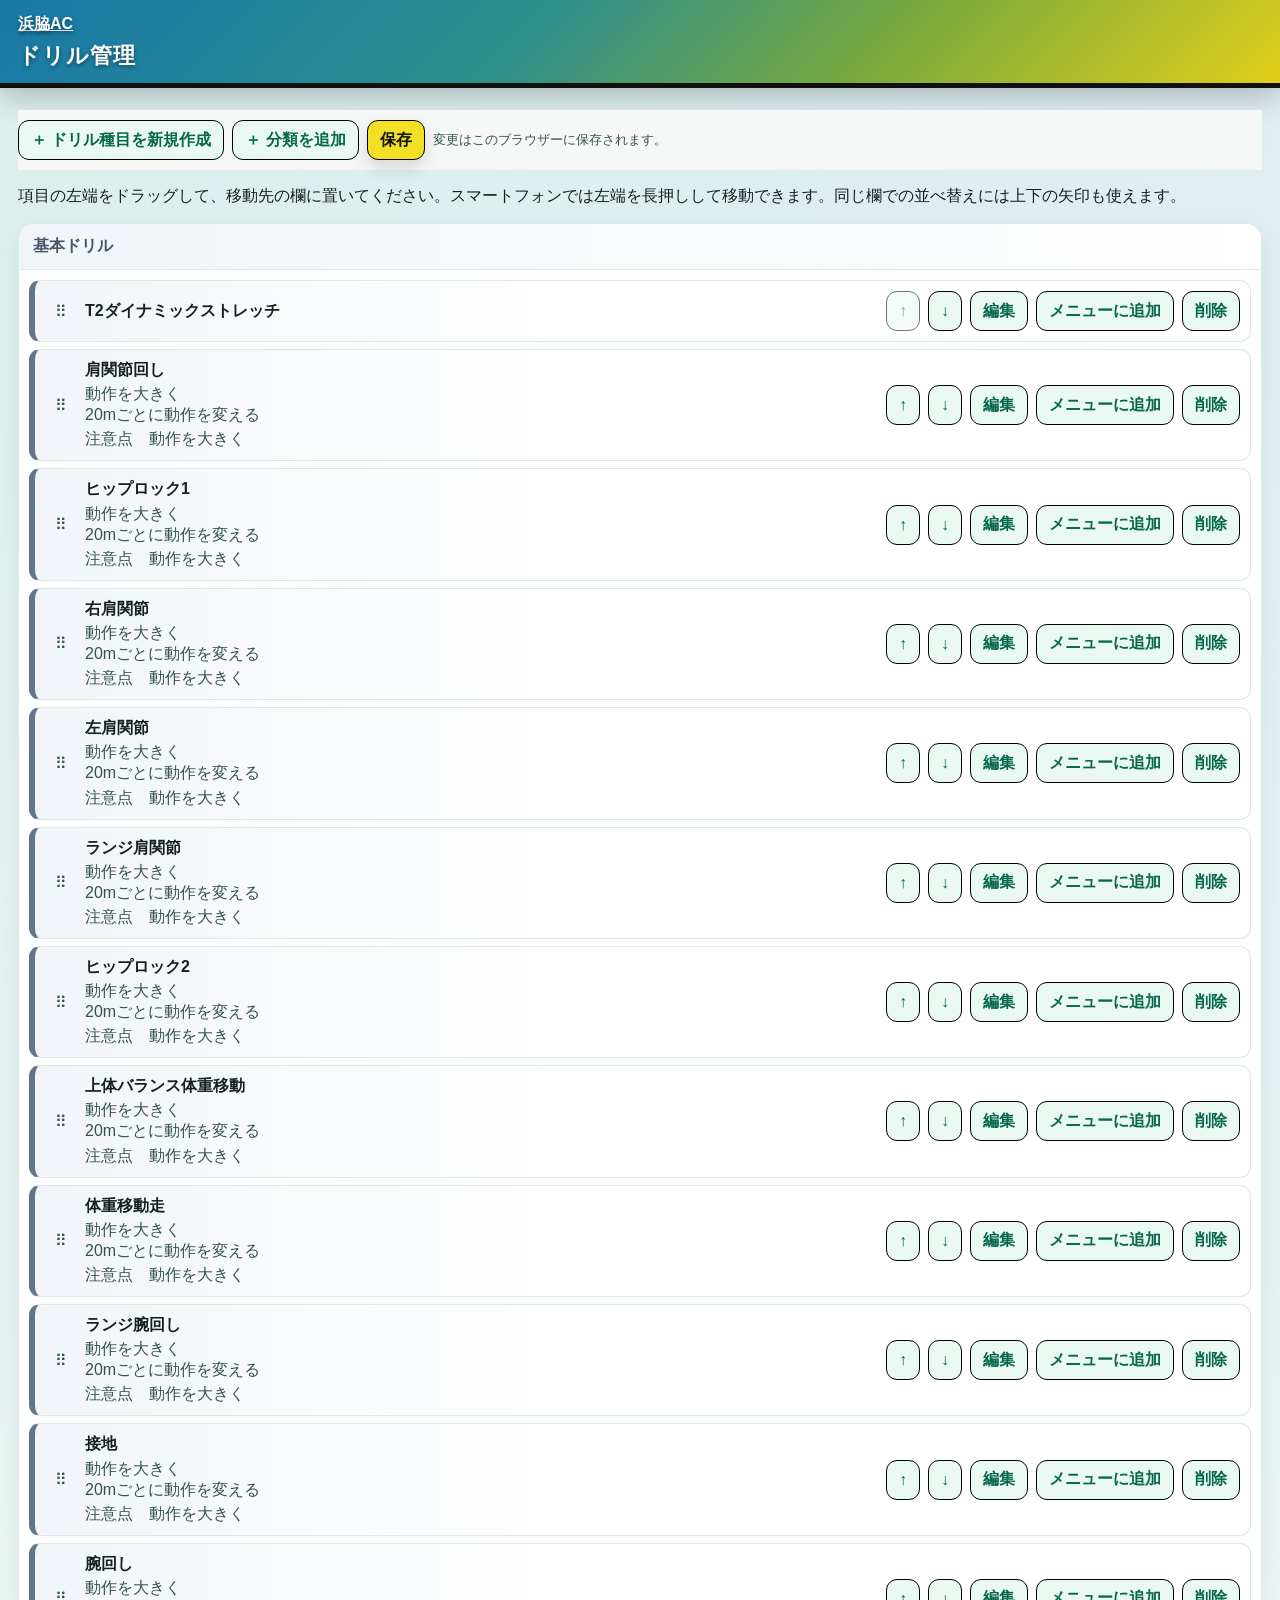
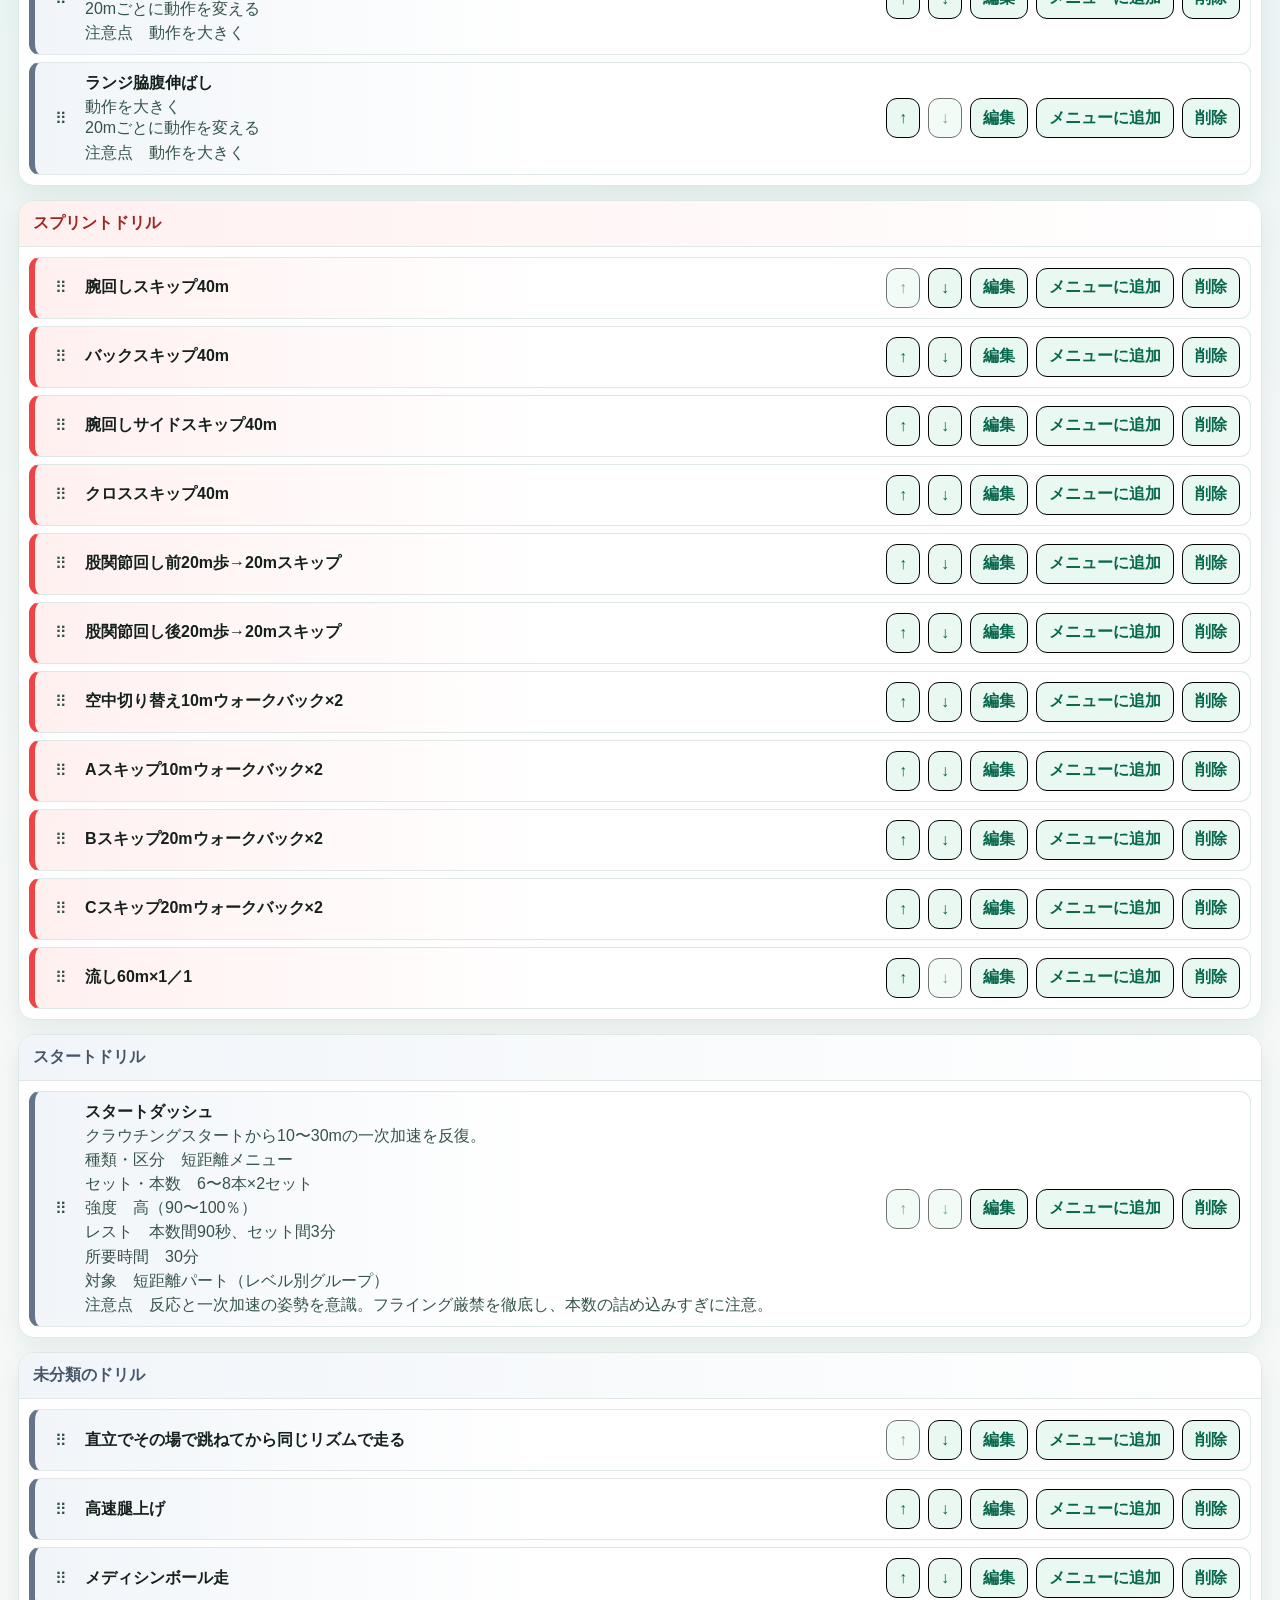
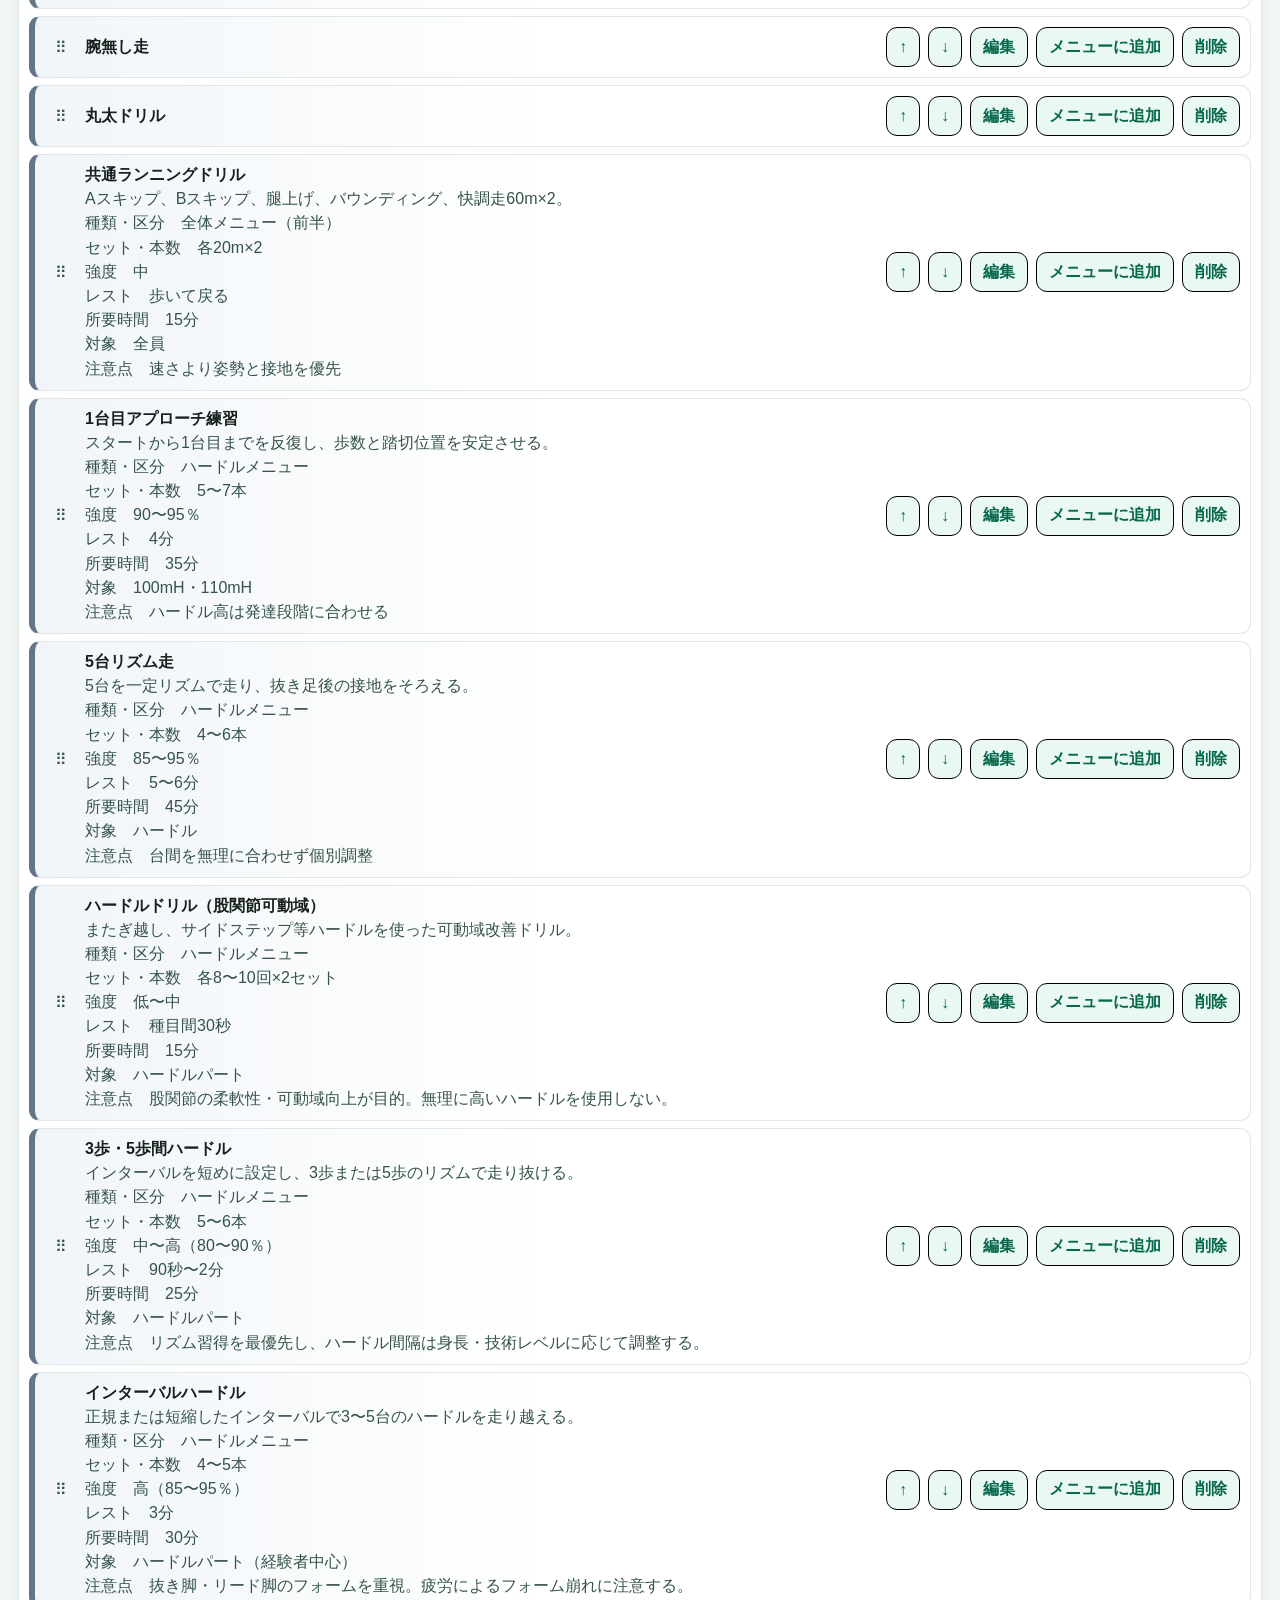
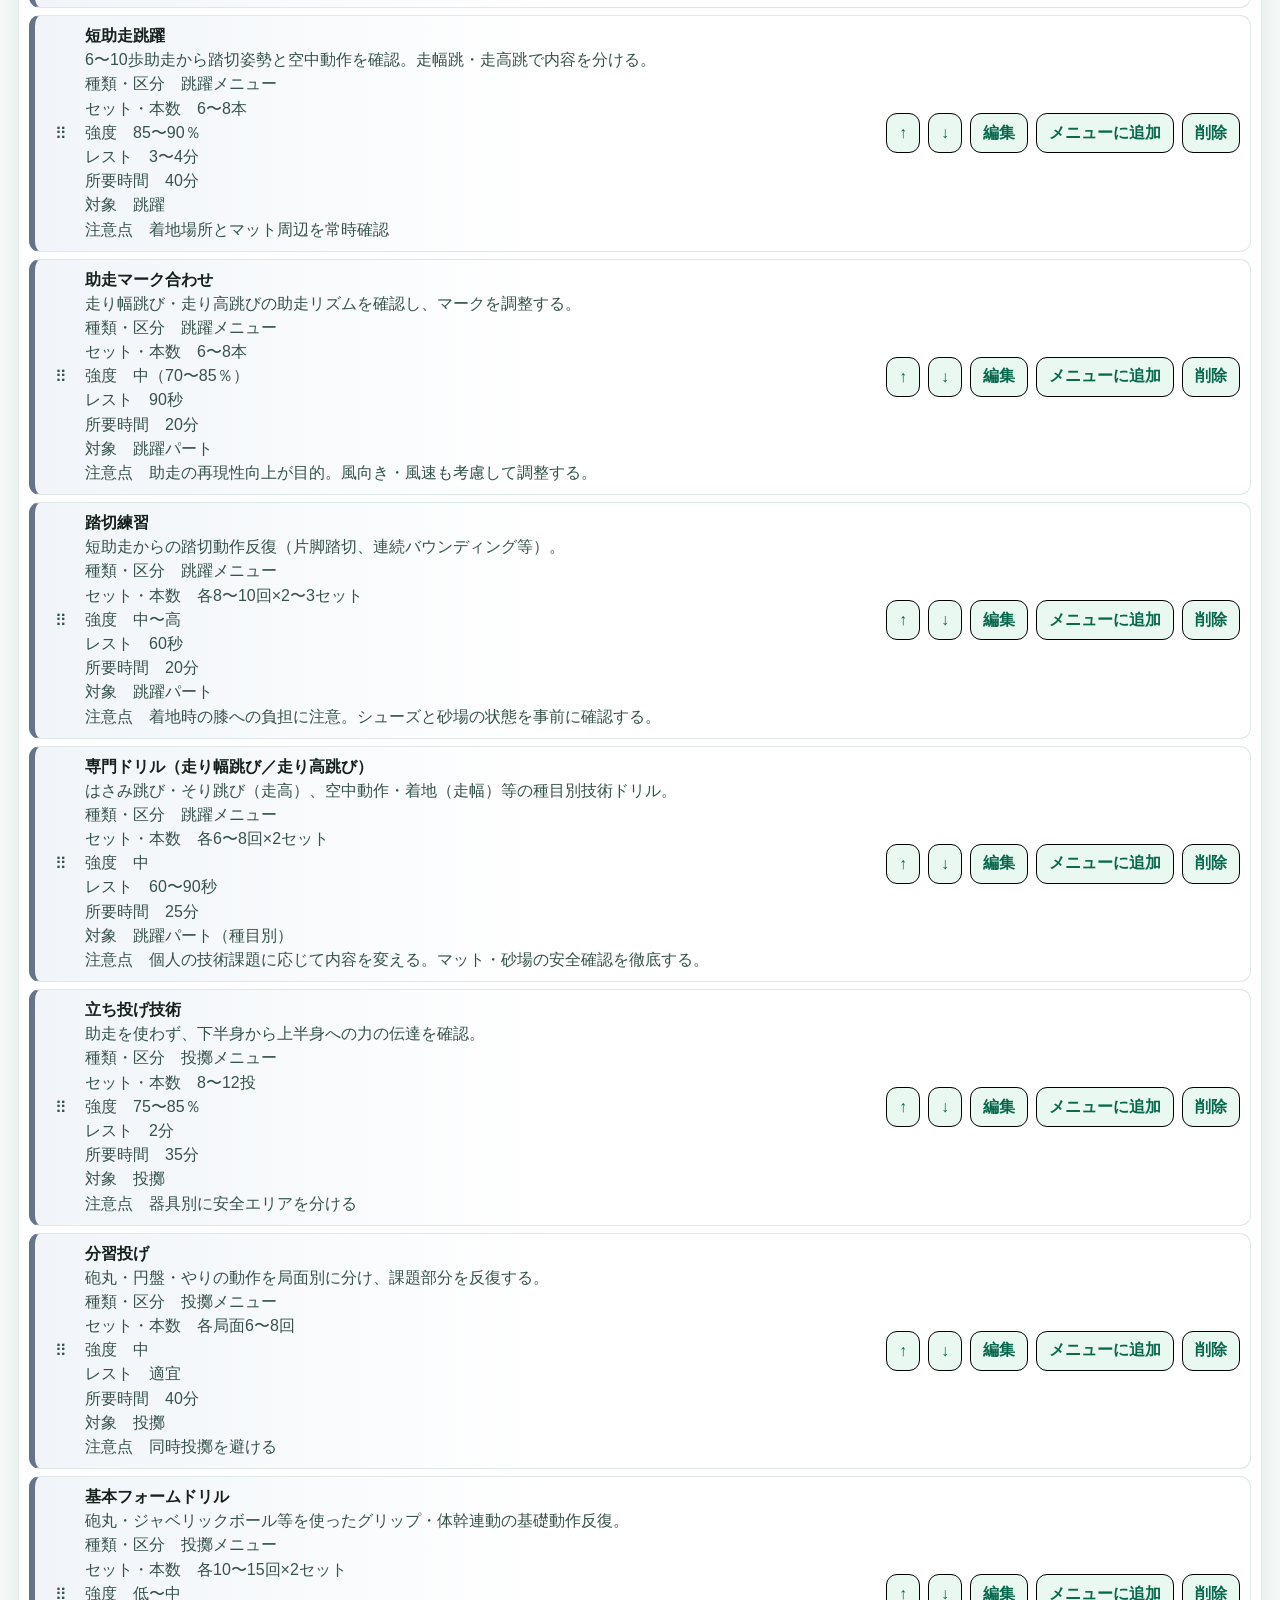
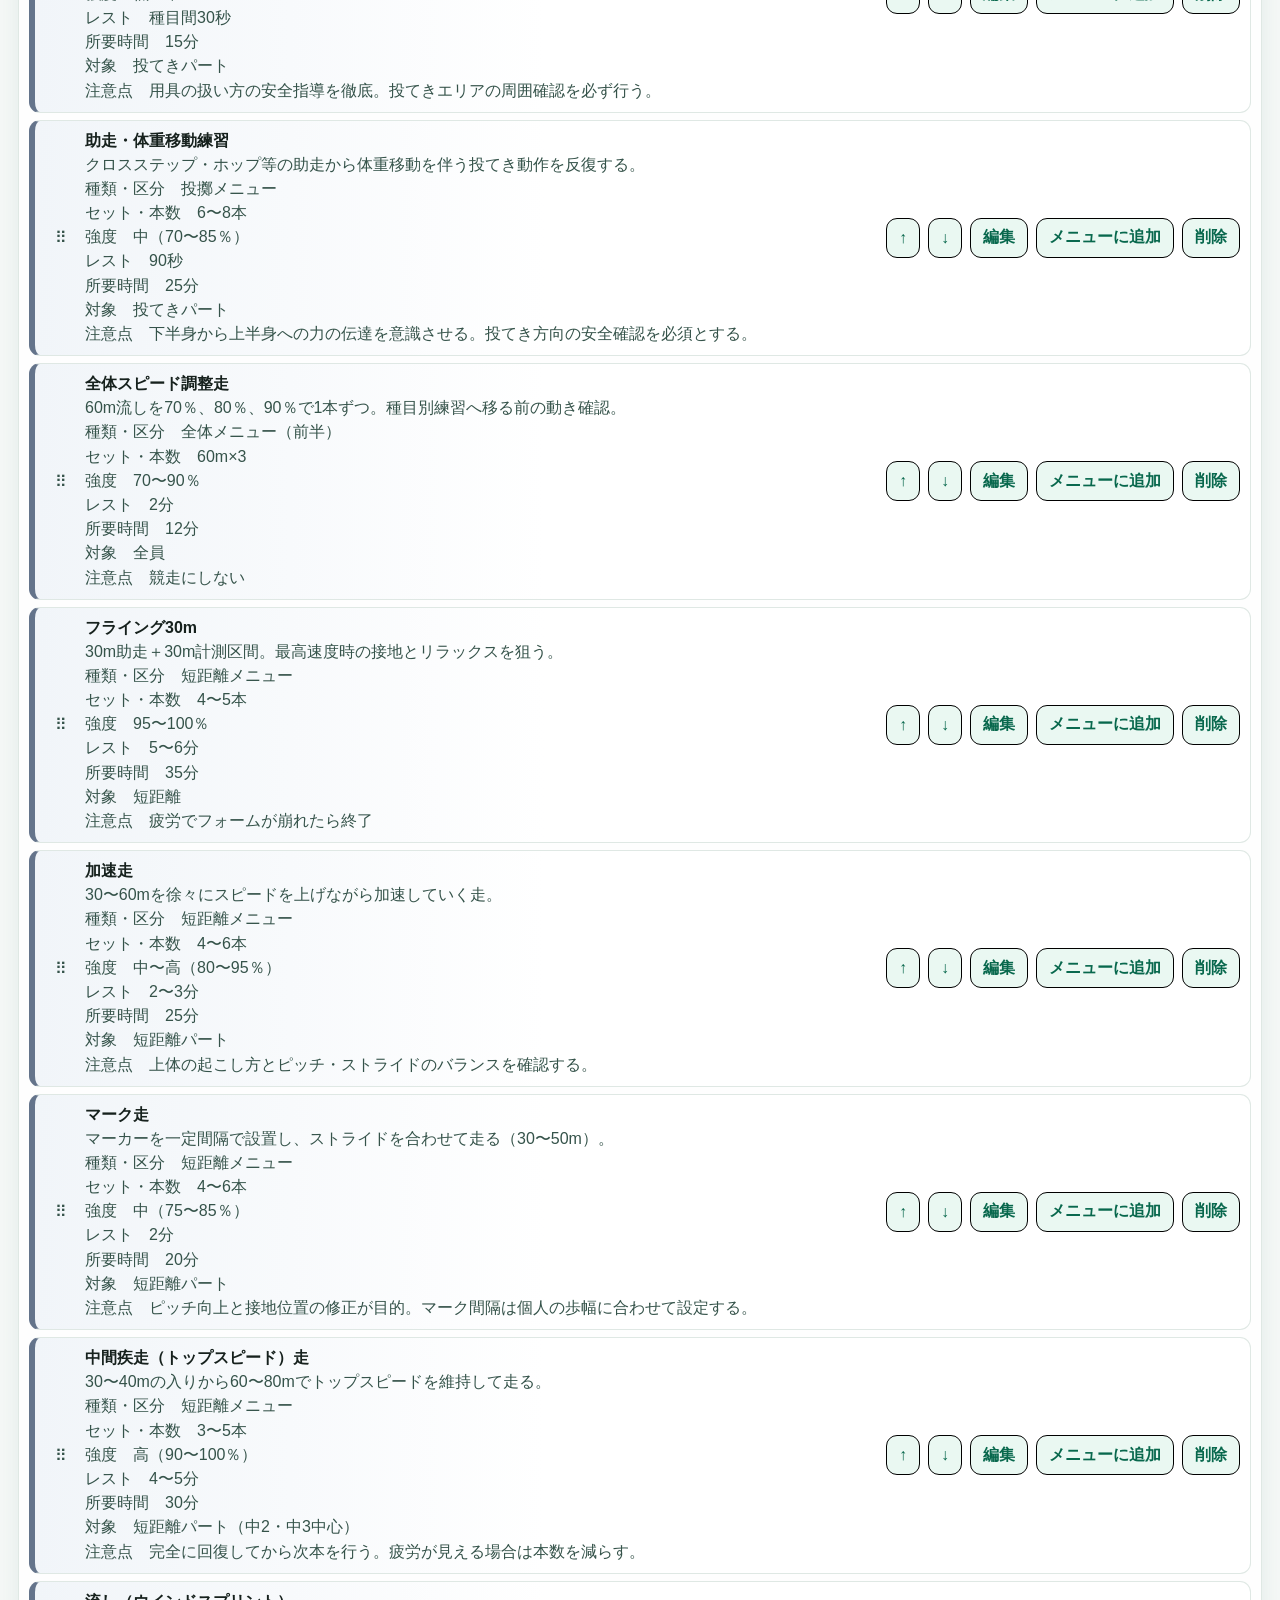
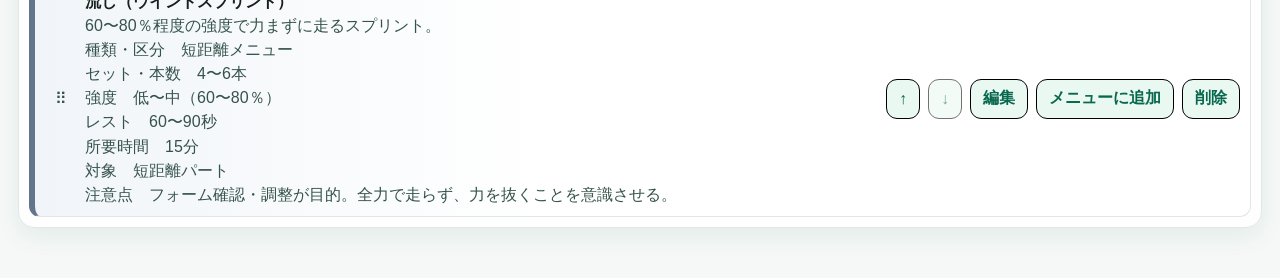
==== commit fb5ea71c: "Use black borders on drill management buttons" ====
--- a/drills/index.html
+++ b/drills/index.html
@@ -59,11 +59,11 @@
     .handle { cursor: grab; min-width: 2rem; text-align: center; padding: .65rem .25rem; color: var(--muted); touch-action: none; user-select: none; -webkit-touch-callout: none; }
     li.moving { background: #eef8fb; }
     button, input, textarea, select { font: inherit; }
-    button { cursor: pointer; color: #08684d; background: #eaf8f2; border: 1px solid transparent; border-radius: 11px; padding: 8px 12px; min-height: 40px; font-weight: 800; }
+    button { cursor: pointer; color: #08684d; background: #eaf8f2; border: 1px solid #000; border-radius: 11px; padding: 8px 12px; min-height: 40px; font-weight: 800; }
     button:hover:enabled { background: #dff5ec; }
     button:disabled { cursor: default; opacity: .55; }
     button.primary, button.primary:hover:enabled { color: #111; background: #f3df24; box-shadow: 0 8px 18px rgba(0,0,0,.13); }
-    button.danger, button.danger:hover:enabled { color: #b91c1c; background: #fff1f2; border-color: #fecdd3; }
+    button.danger, button.danger:hover:enabled { color: #b91c1c; background: #fff1f2; }
     :focus-visible { outline: 3px solid #1778a8; outline-offset: 2px; }
     dialog { width: min(31rem, calc(100% - 2rem)); color: var(--text); border: 1px solid var(--line); border-radius: 20px; padding: 20px; box-shadow: var(--shadow); }
     dialog::backdrop { background: rgba(22,33,29,.62); }
